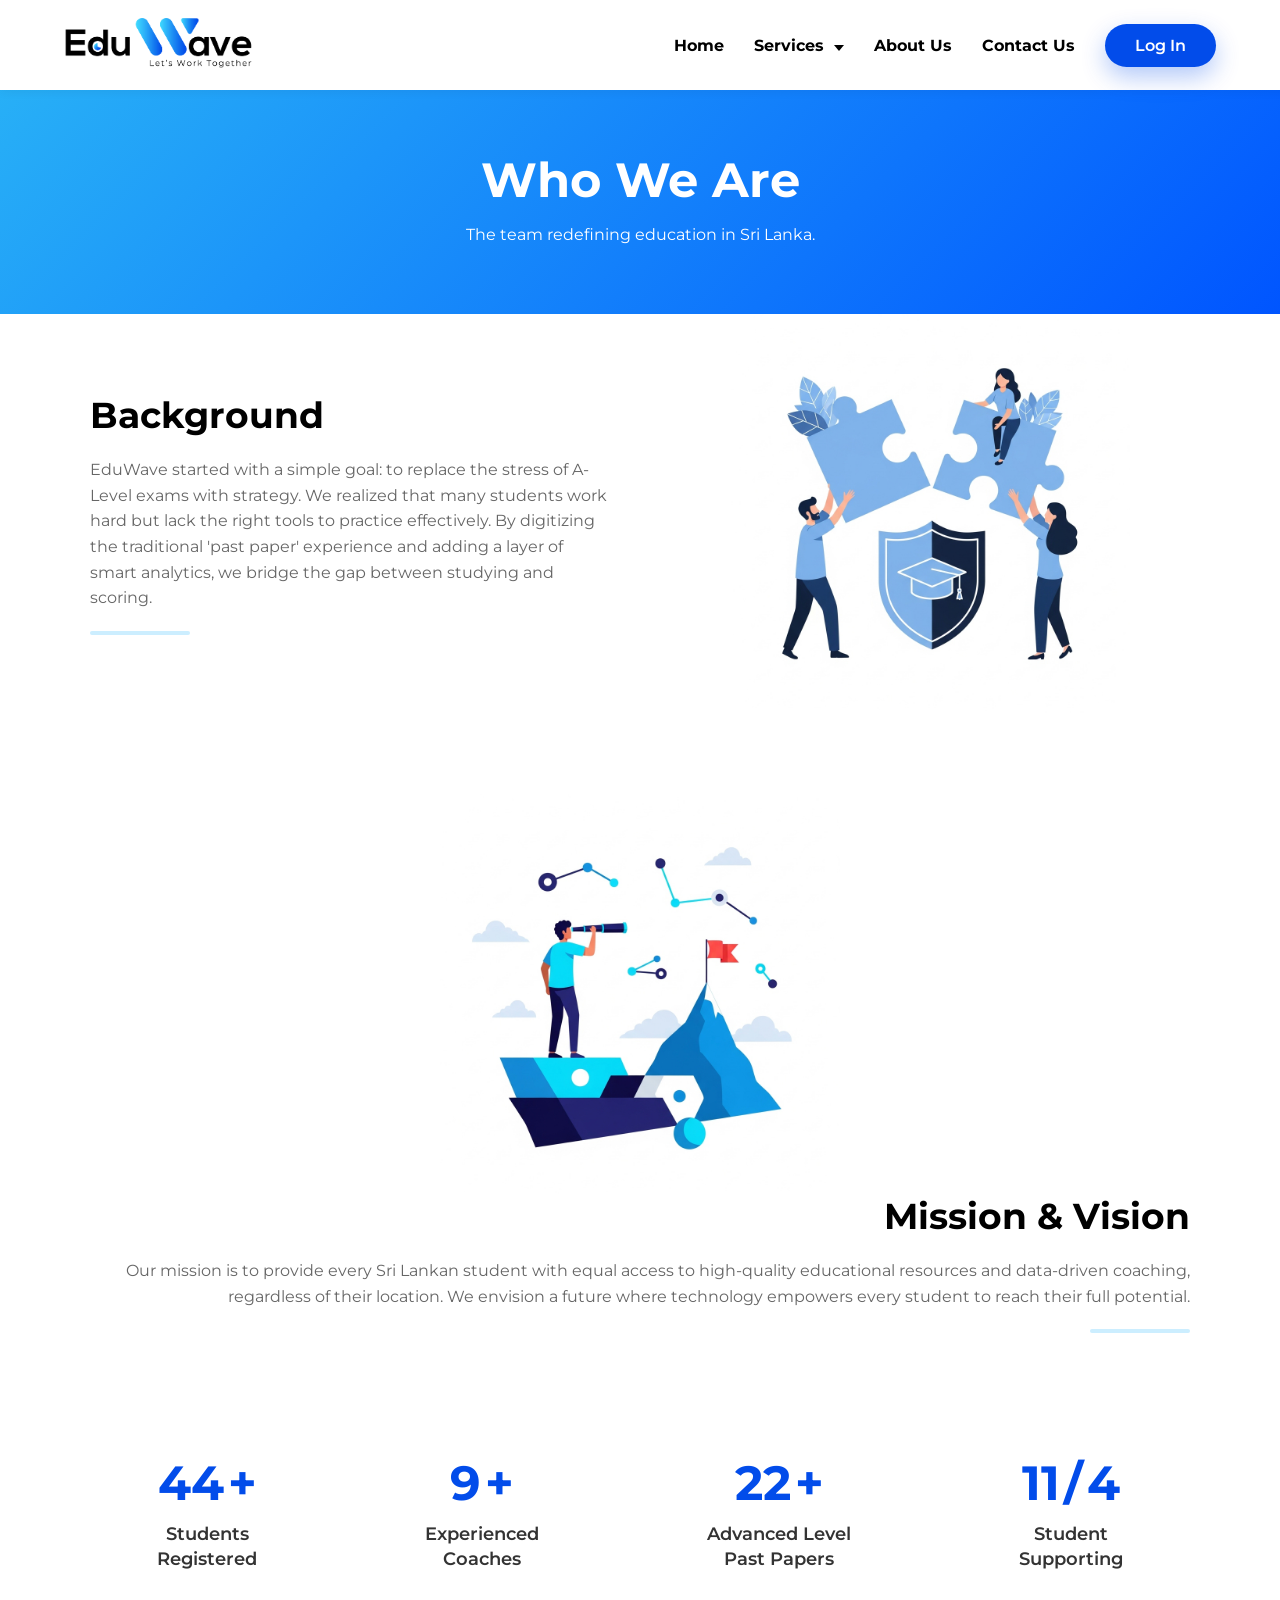
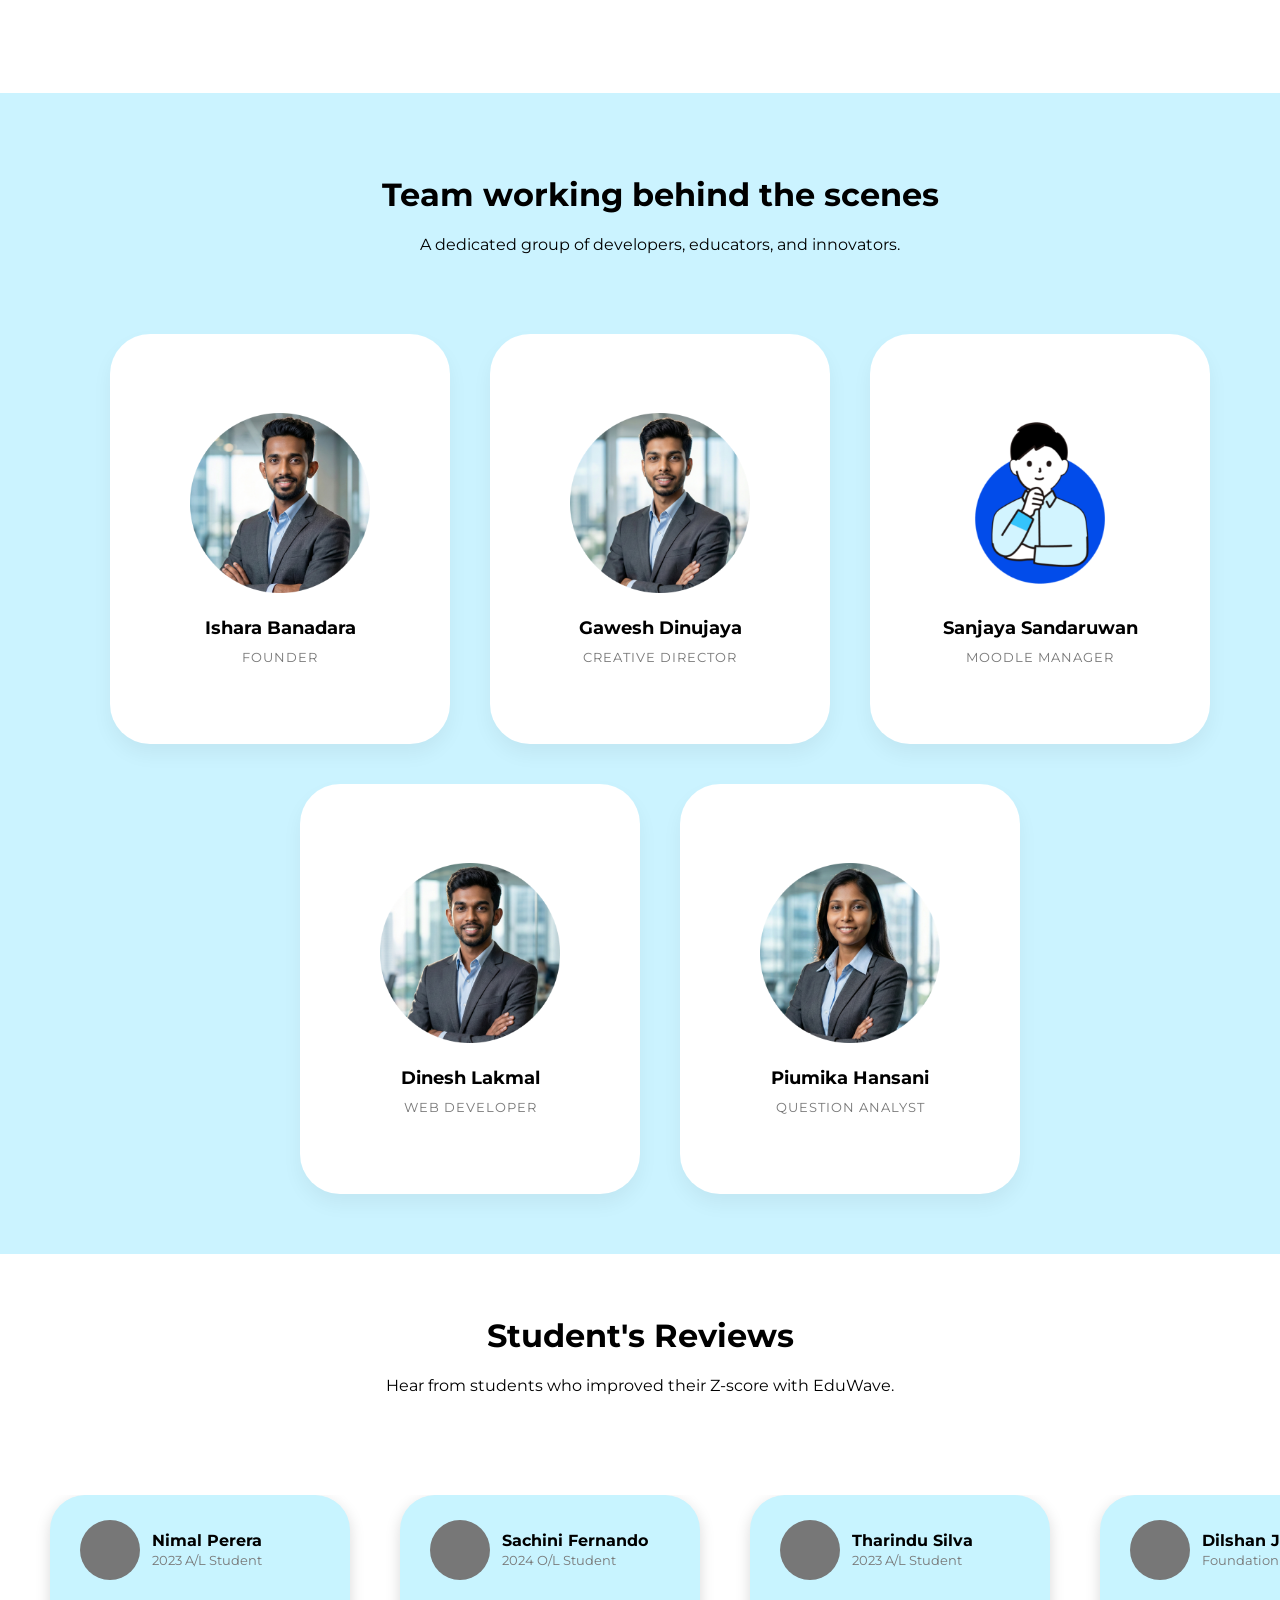
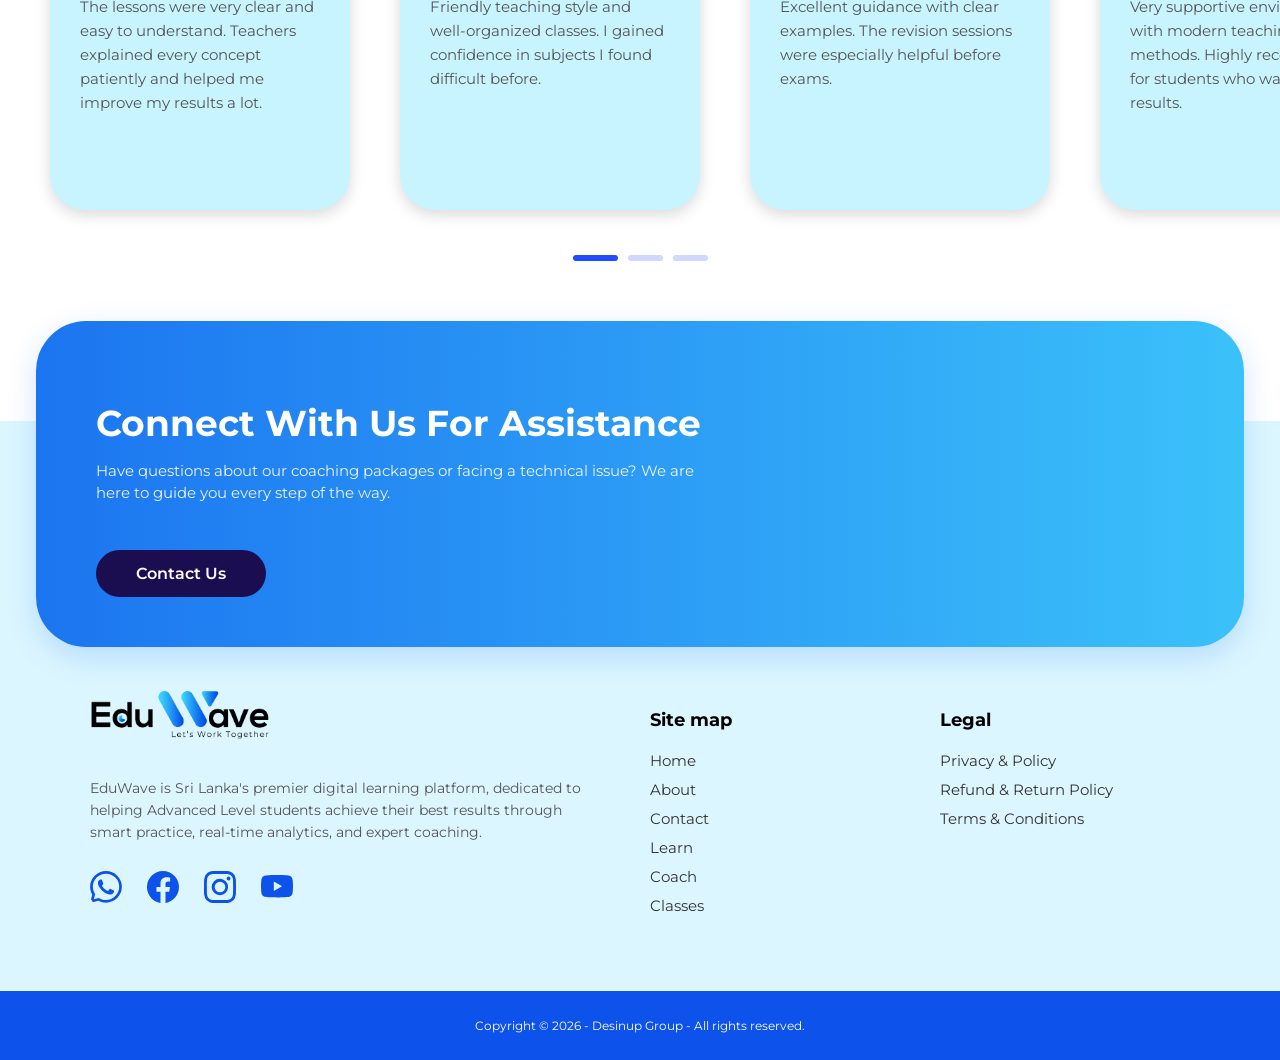
==== about.html @ 2139f663 "Refactor about section layout for improved structure and styling" ====
<!doctype html>
<html lang="en">

<head>
    <title>EduWave Let's Work Together</title>
    <link rel="stylesheet" href="assets/css/style.css">
    <meta charset="UTF-8">
    <meta name="viewport" content="width=device-width, initial-scale=1.0">
    <script src="script.js"></script>
</head>

<body>

    <!-- HEADER -->
    <div>
        <header>
            <a href="index.html"> <img id="img_logo" src="assets/img/Logo-Black-C.png" alt="EduWave Logo">
            </a>
            <div class="hamburger" id="hamburger" aria-expanded="false" aria-label="Toggle navigation menu">
                <span></span>
                <span></span>
                <span></span>
            </div>

            <nav id="nav_bar">
                <a href="index.html">Home</a>

                <div class="dropdown" id="services-dropdown">
                    <a href="services.html" class="dropbtn">Services <span class="arrow"></span></a>
                    <div class="dropdown-content">
                        <a href="learn.html">Learn</a>
                        <a href="coach.html">Coach</a>
                        <a href="https://eduwave.lk/comingsoon">Classes</a>
                    </div>
                </div>

                <a href="#">About Us</a>
                <a href="contact.html">Contact Us</a>
                <button id="openLoginBtn" class="pricing-btn">Log In</button>

            </nav>
        </header>

    </div>

    <div id="head_01">
        <span>Home > About</span>
        <div>
            <h1>Who We Are</h1>
            <p>The team redefining education in Sri Lanka.</p>
        </div>
    </div>

    <div id="main_01">

        <!-- Section 1 -->
        <div class="row_01">
            <div class="text_01">
                <h2>Background</h2>
                <p>EduWave started with a simple goal: to replace the stress of A-Level exams with strategy. We realized
                    that many students work hard but lack the right tools to practice effectively. By digitizing the
                    traditional 'past paper' experience and adding a layer of smart analytics, we bridge the gap between
                    studying and scoring.</p>
                <div class="line_01"></div>
            </div>
            <div class="img_01">
                <img class="box_01" src="assets/img/background.png" alt="background illustration">
            </div>
        </div>

        <!-- Section 2 -->
        <div class="row_01_about_rev_01">
            <div class="img_01">
                <img class="box_01" src="assets/img/mission.png" alt="mission illustration">
            </div>
            <div class="text_01 right_01">
                <h2>Mission & Vision</h2>
                <p>Our mission is to provide every Sri Lankan student with equal access to high-quality educational
                    resources and data-driven coaching, regardless of their location. We envision a future where
                    technology empowers every student to reach their full potential.</p>
                <div class="line_01"></div>
            </div>
        </div>

    </div>

    <span style="background-color: white;">
        <div id="div_3">

            <div class="counter_box">
                <div class="counter_line">
                    <span class="counter" data-target="100">0</span><span class="counter1">+</span>
                </div>
                <h2>Students<br>Registered</h2>
            </div>

            <div class="counter_box">
                <div class="counter_line">
                    <span class="counter" data-target="20">0</span><span class="counter1">+</span>
                </div>
                <h2>Experienced<br>Coaches</h2>
            </div>

            <div class="counter_box">
                <div class="counter_line">
                    <span class="counter" data-target="50">0</span><span class="counter1">+</span>
                </div>
                <h2>Advanced Level<br>Past Papers</h2>
            </div>

            <div class="counter_box">
                <div class="counter_line">
                    <span class="counter" data-target="24">0</span><span class="counter1">/</span>
                    <span class="counter" data-target="7">0</span>
                </div>
                <h2>Student<br>Supporting</h2>
            </div>

        </div>
    </span>

    <div id="div_team">

        <!-- Updated Heading to match image text -->
        <h1 id="pt_1">Team working behind the scenes</h1>
        <p id="pt_2">
            A dedicated group of developers, educators, and innovators.
        </p>

        <!-- Renamed container -->
        <div class="team_cards_container">

            <!-- Card 1 -->
            <div class="team_card">
                <img src="assets/img/ishara.png" alt="Ishara Banadara">
                <h3 class="member-name">Ishara Banadara</h3>
                <p class="member-role">Founder</p>
            </div>

            <!-- Card 2 -->
            <div class="team_card">
                <img src="assets/img/gawesh.png" alt="Gawesh Dinujaya">
                <h3 class="member-name">Gawesh Dinujaya</h3>
                <p class="member-role">Creative Director</p>
            </div>

            <!-- Card 3 -->
            <div class="team_card">
                <img src="assets/img/coach.png" alt="Sanjaya Sandaruwan">
                <h3 class="member-name">Sanjaya Sandaruwan</h3>
                <p class="member-role">Moodle Manager</p>
            </div>

            <!-- Card 4 -->
            <div class="team_card">
                <img src="assets/img/dinesh.png" alt="Dinesh Lakmal">
                <h3 class="member-name">Dinesh Lakmal</h3>
                <p class="member-role">Web Developer</p>
            </div>

            <!-- Card 5 -->
            <div class="team_card">
                <img src="assets/img/piumika.png" alt="Piumika Hansani">
                <h3 class="member-name">Piumika Hansani</h3>
                <p class="member-role">Question Analyst</p>
            </div>

        </div>
    </div>




    </div>

    <div id="div_5">
        <h1 id="pt_1">Student's Reviews</h1>
        <p id="pt_2">
            Hear from students who improved their Z-score with EduWave.
        </p>

        <div id="review_cards_container">

            <!-- === ORIGINAL SET (1–5) === -->

            <!-- Card 1 -->
            <div class="review_card">
                <div class="review_header">
                    <div class="review_circle"></div>
                    <div>
                        <h2 class="reviewer_name">Nimal Perera</h2>
                        <p class="reviewer_Status">2023 A/L Student</p>
                    </div>
                </div>
                <p class="card-desc">
                    The lessons were very clear and easy to understand. Teachers explained
                    every concept patiently and helped me improve my results a lot.
                </p>
            </div>

            <!-- Card 2 -->
            <div class="review_card">
                <div class="review_header">
                    <div class="review_circle"></div>
                    <div>
                        <h2 class="reviewer_name">Sachini Fernando</h2>
                        <p class="reviewer_Status">2024 O/L Student</p>
                    </div>
                </div>
                <p class="card-desc">
                    Friendly teaching style and well-organized classes. I gained confidence
                    in subjects I found difficult before.
                </p>
            </div>

            <!-- Card 3 -->
            <div class="review_card">
                <div class="review_header">
                    <div class="review_circle"></div>
                    <div>
                        <h2 class="reviewer_name">Tharindu Silva</h2>
                        <p class="reviewer_Status">2023 A/L Student</p>
                    </div>
                </div>
                <p class="card-desc">
                    Excellent guidance with clear examples. The revision sessions were
                    especially helpful before exams.
                </p>
            </div>

            <!-- Card 4 -->
            <div class="review_card">
                <div class="review_header">
                    <div class="review_circle"></div>
                    <div>
                        <h2 class="reviewer_name">Dilshan Jayasinghe</h2>
                        <p class="reviewer_Status">Foundation Student</p>
                    </div>
                </div>
                <p class="card-desc">
                    Very supportive environment with modern teaching methods.
                    Highly recommended for students who want good results.
                </p>
            </div>

            <!-- Card 5 -->
            <div class="review_card">
                <div class="review_header">
                    <div class="review_circle"></div>
                    <div>
                        <h2 class="reviewer_name">Kavindi Rathnayake</h2>
                        <p class="reviewer_Status">2024 A/L Student</p>
                    </div>
                </div>
                <p class="card-desc">
                    Lessons were engaging and easy to follow. I really appreciate the
                    individual attention given to students.
                </p>
            </div>

            <!-- === DUPLICATE SET (6–10) === -->

            <!-- Card 6 (Duplicate of 1) -->
            <div class="review_card">
                <div class="review_header">
                    <div class="review_circle"></div>
                    <div>
                        <h2 class="reviewer_name">Nimal Perera</h2>
                        <p class="reviewer_Status">2023 A/L Student</p>
                    </div>
                </div>
                <p class="card-desc">
                    The lessons were very clear and easy to understand. Teachers explained
                    every concept patiently and helped me improve my results a lot.
                </p>
            </div>

            <!-- Card 7 (Duplicate of 2) -->
            <div class="review_card">
                <div class="review_header">
                    <div class="review_circle"></div>
                    <div>
                        <h2 class="reviewer_name">Sachini Fernando</h2>
                        <p class="reviewer_Status">2024 O/L Student</p>
                    </div>
                </div>
                <p class="card-desc">
                    Friendly teaching style and well-organized classes. I gained confidence
                    in subjects I found difficult before.
                </p>
            </div>

            <!-- Card 8 (Duplicate of 3) -->
            <div class="review_card">
                <div class="review_header">
                    <div class="review_circle"></div>
                    <div>
                        <h2 class="reviewer_name">Tharindu Silva</h2>
                        <p class="reviewer_Status">2023 A/L Student</p>
                    </div>
                </div>
                <p class="card-desc">
                    Excellent guidance with clear examples. The revision sessions were
                    especially helpful before exams.
                </p>
            </div>

            <!-- Card 9 (Duplicate of 4) -->
            <div class="review_card">
                <div class="review_header">
                    <div class="review_circle"></div>
                    <div>
                        <h2 class="reviewer_name">Dilshan Jayasinghe</h2>
                        <p class="reviewer_Status">Foundation Student</p>
                    </div>
                </div>
                <p class="card-desc">
                    Very supportive environment with modern teaching methods.
                    Highly recommended for students who want good results.
                </p>
            </div>

            <!-- Card 10 (Duplicate of 5) -->
            <div class="review_card">
                <div class="review_header">
                    <div class="review_circle"></div>
                    <div>
                        <h2 class="reviewer_name">Kavindi Rathnayake</h2>
                        <p class="reviewer_Status">2024 A/L Student</p>
                    </div>
                </div>
                <p class="card-desc">
                    Lessons were engaging and easy to follow. I really appreciate the
                    individual attention given to students.
                </p>
            </div>

        </div>
        <div class="slider-indicators">
            <span class="indicator active"></span>
            <span class="indicator"></span>
            <span class="indicator"></span>
        </div>
    </div>


    <footer class="footer-section">

        <!-- Floating CTA Card -->
        <div class="cta-card">
            <div class="cta-content">
                <h2>Connect With Us For Assistance</h2>
                <p>Have questions about our coaching packages or facing a technical issue? We are here to guide you
                    every step of the way.
                </p>
                <a href="contact.html"><button class="cta-btn">Contact Us</button></a>
            </div>

        </div>

        <!-- Main Content -->
        <div class="footer-container">
            <div class="footer-row">

                <!-- Brand Info -->
                <div class="footer-col brand-col">
                    <div class="logo">
                        <!-- Make sure this path is correct for your project -->
                        <img id="footer_logo" src="assets/img/Logo-Black-C.png" alt="EduWave Logo">
                    </div>
                    <p class="brand-desc">
                        EduWave is Sri Lanka's premier digital learning platform, dedicated to helping Advanced Level
                        students achieve their best results through smart practice, real-time analytics, and expert
                        coaching.
                    </p>
                    <div class="social-icons">
                        <a href="#"><svg xmlns="http://www.w3.org/2000/svg" width="32" height="32" fill="#0d52eb"
                                class="icon" viewBox="0 0 16 16">
                                <path
                                    d="M13.601 2.326A7.85 7.85 0 0 0 7.994 0C3.627 0 .068 3.558.064 7.926c0 1.399.366 2.76 1.057 3.965L0 16l4.204-1.102a7.9 7.9 0 0 0 3.79.965h.004c4.368 0 7.926-3.558 7.93-7.93A7.9 7.9 0 0 0 13.6 2.326zM7.994 14.521a6.6 6.6 0 0 1-3.356-.92l-.24-.144-2.494.654.666-2.433-.156-.251a6.56 6.56 0 0 1-1.007-3.505c0-3.626 2.957-6.584 6.591-6.584a6.56 6.56 0 0 1 4.66 1.931 6.56 6.56 0 0 1 1.928 4.66c-.004 3.639-2.961 6.592-6.592 6.592m3.615-4.934c-.197-.099-1.17-.578-1.353-.646-.182-.065-.315-.099-.445.099-.133.197-.513.646-.627.775-.114.133-.232.148-.43.05-.197-.1-.836-.308-1.592-.985-.59-.525-.985-1.175-1.103-1.372-.114-.198-.011-.304.088-.403.087-.088.197-.232.296-.346.1-.114.133-.198.198-.33.065-.134.034-.248-.015-.347-.05-.099-.445-1.076-.612-1.47-.16-.389-.323-.335-.445-.34-.114-.007-.247-.007-.38-.007a.73.73 0 0 0-.529.247c-.182.198-.691.677-.691 1.654s.71 1.916.81 2.049c.098.133 1.394 2.132 3.383 2.992.47.205.84.326 1.129.418.475.152.904.129 1.246.08.38-.058 1.171-.48 1.338-.943.164-.464.164-.86.114-.943-.049-.084-.182-.133-.38-.232" />
                            </svg></a>
                        <a href="#"><svg xmlns="http://www.w3.org/2000/svg" width="32" height="32" fill="#0d52eb"
                                class="icon" viewBox="0 0 16 16">
                                <path
                                    d="M16 8.049c0-4.446-3.582-8.05-8-8.05C3.58 0-.002 3.603-.002 8.05c0 4.017 2.926 7.347 6.75 7.951v-5.625h-2.03V8.05H6.75V6.275c0-2.017 1.195-3.131 3.022-3.131.876 0 1.791.157 1.791.157v1.98h-1.009c-.993 0-1.303.621-1.303 1.258v1.51h2.218l-.354 2.326H9.25V16c3.824-.604 6.75-3.934 6.75-7.951" />
                            </svg></a>
                        <a href="#"><svg xmlns="http://www.w3.org/2000/svg" width="32" height="32" fill="#0d52eb"
                                class="icon" viewBox="0 0 16 16">
                                <path
                                    d="M8 0C5.829 0 5.556.01 4.703.048 3.85.088 3.269.222 2.76.42a3.9 3.9 0 0 0-1.417.923A3.9 3.9 0 0 0 .42 2.76C.222 3.268.087 3.85.048 4.7.01 5.555 0 5.827 0 8.001c0 2.172.01 2.444.048 3.297.04.852.174 1.433.372 1.942.205.526.478.972.923 1.417.444.445.89.719 1.416.923.51.198 1.09.333 1.942.372C5.555 15.99 5.827 16 8 16s2.444-.01 3.298-.048c.851-.04 1.434-.174 1.943-.372a3.9 3.9 0 0 0 1.416-.923c.445-.445.718-.891.923-1.417.197-.509.332-1.09.372-1.942C15.99 10.445 16 10.173 16 8s-.01-2.445-.048-3.299c-.04-.851-.175-1.433-.372-1.941a3.9 3.9 0 0 0-.923-1.417A3.9 3.9 0 0 0 13.24.42c-.51-.198-1.092-.333-1.943-.372C10.443.01 10.172 0 7.998 0zm-.717 1.442h.718c2.136 0 2.389.007 3.232.046.78.035 1.204.166 1.486.275.373.145.64.319.92.599s.453.546.598.92c.11.281.24.705.275 1.485.039.843.047 1.096.047 3.231s-.008 2.389-.047 3.232c-.035.78-.166 1.203-.275 1.485a2.5 2.5 0 0 1-.599.919c-.28.28-.546.453-.92.598-.28.11-.704.24-1.485.276-.843.038-1.096.047-3.232.047s-2.39-.009-3.233-.047c-.78-.036-1.203-.166-1.485-.276a2.5 2.5 0 0 1-.92-.598 2.5 2.5 0 0 1-.6-.92c-.109-.281-.24-.705-.275-1.485-.038-.843-.046-1.096-.046-3.233s.008-2.388.046-3.231c.036-.78.166-1.204.276-1.486.145-.373.319-.64.599-.92s.546-.453.92-.598c.282-.11.705-.24 1.485-.276.738-.034 1.024-.044 2.515-.045zm4.988 1.328a.96.96 0 1 0 0 1.92.96.96 0 0 0 0-1.92m-4.27 1.122a4.109 4.109 0 1 0 0 8.217 4.109 4.109 0 0 0 0-8.217m0 1.441a2.667 2.667 0 1 1 0 5.334 2.667 2.667 0 0 1 0-5.334" />
                            </svg></a>
                        <a href="#"><svg xmlns="http://www.w3.org/2000/svg" width="32" height="32" fill="#0d52eb"
                                class="icon" viewBox="0 0 16 16">
                                <path
                                    d="M8.051 1.999h.089c.822.003 4.987.033 6.11.335a2.01 2.01 0 0 1 1.415 1.42c.101.38.172.883.22 1.402l.01.104.022.26.008.104c.065.914.073 1.77.074 1.957v.075c-.001.194-.01 1.108-.082 2.06l-.008.105-.009.104c-.05.572-.124 1.14-.235 1.558a2.01 2.01 0 0 1-1.415 1.42c-1.16.312-5.569.334-6.18.335h-.142c-.309 0-1.587-.006-2.927-.052l-.17-.006-.087-.004-.171-.007-.171-.007c-1.11-.049-2.167-.128-2.654-.26a2.01 2.01 0 0 1-1.415-1.419c-.111-.417-.185-.986-.235-1.558L.09 9.82l-.008-.104A31 31 0 0 1 0 7.68v-.123c.002-.215.01-.958.064-1.778l.007-.103.003-.052.008-.104.022-.26.01-.104c.048-.519.119-1.023.22-1.402a2.01 2.01 0 0 1 1.415-1.42c.487-.13 1.544-.21 2.654-.26l.17-.007.172-.006.086-.003.171-.007A100 100 0 0 1 7.858 2zM6.4 5.209v4.818l4.157-2.408z" />
                            </svg></a>
                    </div>
                </div>

                <!-- Site Map -->
                <div class="footer-col links-col">
                    <h3>Site map</h3>
                    <ul>
                        <li><a href="#">Home</a></li>
                        <li><a href="about.html">About</a></li>
                        <li><a href="contact.html">Contact</a></li>
                        <li><a href="learn.html">Learn</a></li>
                        <li><a href="coach.html">Coach</a></li>
                        <li><a href="classes.html">Classes</a></li>
                    </ul>
                </div>

                <!-- Legal -->
                <div class="footer-col links-col">
                    <h3>Legal</h3>
                    <ul>
                        <li><a href="https://coach.eduwave.lk/privacy-policy">Privacy & Policy</a></li>
                        <li><a href="https://coach.eduwave.lk/refund-policy">Refund & Return Policy</a></li>
                        <li><a href="https://coach.eduwave.lk/terms-and-conditions">Terms & Conditions</a></li>
                    </ul>
                </div>
            </div>
        </div>

        <!-- Copyright -->
        <div class="copyright-bar">
            <p>Copyright © 2026 - Desinup Group - All rights reserved.</p>
        </div>
    </footer>
    <!-- Pop-up window -->

    <div class="popup-overlay" id="popupOverlay">
        <section id="login_section">
            <span class="close-btn" id="closeBtn">&times;</span>
            <h2 class="login_h2">Choose a platform to login</h2>
            <div class="line_01_login"></div>

            <div class="login-container">

                <!-- Card 1 -->
                <div class="pricing-card">
                    <div class="avatar-section">
                        <div class="pricing-badge-login">Coach</div>
                        <div class="circle_login">
                            <img class="circle_img_login" src="assets/img/coach-icon.png" alt="Coach Icon">
                        </div>
                    </div>
                    <h2 class="pricing-title">Student Coaching</h2>
                    <p class="pricing-desc">
                        Log in to access your premium dashboard, progress analytics, and advanced answer guides.
                    </p><br>
                    <a href="https://coach.eduwave.lk/dashboard"><button class="pricing-btn">Select</button></a>

                </div>

                <!-- Card 2 (Featured) -->
                <div class="pricing-card">

                    <div class="avatar-section">
                        <div class="pricing-badge-login">Learn</div>
                        <div class="circle_login">
                            <img class="circle_img_login" src="assets/img/learn-icon.png" alt="Learn Icon">

                        </div>
                    </div>

                    <h2 class="pricing-title">Past papers</h2>
                    <p class="pricing-desc">
                        Log in to attempt free past papers and save your quiz history.
                    </p><br>
                    <a href="https://learn.eduwave.lk/my/"><button class="pricing-btn">Select</button></a>

                </div>

                <!-- Card 3 -->
                <div class="pricing-card">
                    <div class="avatar-section">
                        <div class="pricing-badge-login">Classes</div>
                        <div class="circle_login">
                            <img class="circle_img_login" src="assets/img/classes-icon.png" alt="Classes Icon">

                        </div>
                    </div>
                    <h2 class="pricing-title">Live Classes</h2>
                    <p class="pricing-desc">
                        Log in to access live streams, class recordings, and tutor materials.
                    </p><br>
                    <a href="https://eduwave.lk/comingsoon"><button class="pricing-btn">Select</button></a>
                </div>

            </div>
        </section>
    </div>
    <div id="preloader">
        <img src="assets/img/loader.gif" alt="Loading">
    </div>
</body>

</html>
---- assets/css/style.css ----
@import url('https://fonts.googleapis.com/css2?family=Montserrat:wght@100..900&display=swap');

html {
    scroll-behavior: smooth;
}

body {
    width: 100%;
    margin: 0;
    padding: 0;
    font-family: Montserrat, sans-serif;
    cursor: url('../img/cursor.png') 0 0, auto;
    overflow-x: hidden;
}

html,
body {
    overflow-x: hidden !important;
    max-width: 100vw !important;
}

a,
span,
div,
button,
.card-btn,
.nav_bar_item {
    cursor: url('../img/cursor.png') 0 0, pointer !important;
}

/* PRELOADER */
#preloader {
    background: rgba(255, 255, 255, 0.7);
    backdrop-filter: blur(10px);
    height: 100vh;
    width: 100%;
    position: fixed;
    z-index: 9999;
    top: 0;
    left: 0;
    display: flex;
    justify-content: center;
    align-items: center;
    transition: opacity 1s ease;
}

#preloader img {
    width: 150px;
}

.loader-hidden {
    opacity: 0;
    visibility: hidden;
}

/* HEADER */
header {
    width: 100%;
    height: 90px;
    position: fixed;
    top: 0;
    left: 0;
    z-index: 1000;
    background-color: white;
    display: flex;
    justify-content: space-between;
    align-items: center;
    padding: 0 5%;
    box-shadow: 0 2px 10px rgba(0, 0, 0, 0.05);
}

#img_logo {
    height: 50px;
    z-index: 1002;
}

/* Hamburger Menu */
.hamburger {
    display: none;
    flex-direction: column;
    cursor: pointer;
    gap: 5px;
    z-index: 1002;
    padding-right: 10%;
}

.hamburger span {
    width: 25px;
    height: 3px;
    background: black;
    transition: all 0.3s ease;
}

.hamburger.active span:nth-child(1) {
    transform: rotate(45deg) translate(5px, 6px);
}

.hamburger.active span:nth-child(2) {
    opacity: 0;
}

.hamburger.active span:nth-child(3) {
    transform: rotate(-45deg) translate(5px, -6px);
}

/* Navigation */
#nav_bar {
    display: flex;
    align-items: center;
    gap: 30px;
    padding-right: 10%;
}

#nav_bar>a,
.dropbtn {
    color: black;
    text-decoration: none;
    font-weight: 700;
    font-size: 16px;
    transition: color 0.3s;
    background: none;
    border: none;
    cursor: pointer;
}

#nav_bar>a:hover,
.dropbtn:hover {
    color: #35C4FC;
}

/* Dropdown */
.dropdown {
    position: relative;
    display: inline-flex;
    align-items: center;
}

.arrow {
    display: inline-block;
    margin-left: 5px;
    border-left: 5px solid transparent;
    border-right: 5px solid transparent;
    border-top: 6px solid black;
    transition: transform 0.3s;
}

.dropdown:hover .arrow {
    transform: rotate(180deg);
}

.dropdown-content {
    display: none;
    position: absolute;
    background-color: white;
    min-width: 180px;
    box-shadow: 0px 8px 16px rgba(0, 0, 0, 0.15);
    z-index: 1001;
    top: 100%;
    left: 0;
    border-radius: 8px;
    overflow: hidden;
}

.dropdown:hover .dropdown-content,
.dropdown-content.active {
    display: block;
}

.dropdown-content a {
    display: block;
    padding: 12px 16px;
    color: black;
    text-decoration: none;
    font-weight: 600;
    font-size: 14px;
    transition: background-color 0.2s;
}

.dropdown-content a:hover {
    background-color: #f1f1f1;
    color: #35C4FC;
}

/* HOME SECTION */
#home_set {
    width: 100%;
    min-height: 600px;
    display: flex;
    flex-wrap: wrap;
    align-items: center;
    justify-content: space-around;
    padding: 100px;
    box-sizing: border-box;
}

#div_1 {
    flex: 1;
    min-width: 300px;
    max-width: 600px;
    padding: 40px;
    font-size: clamp(20px, 4vw, 30px);
}

#home_set>div:last-child {
    flex: 1;
    min-width: 300px;
    display: flex;
    justify-content: center;
}

#img_home {
    width: 150%;
    max-width: 300%;
    height: auto;
}

/* Buttons */
button {
    border: none;
    border-radius: 50px;
    font-size: 24px;
    font-weight: bold;
    cursor: pointer;
    transition: all 0.3s cubic-bezier(0.175, 0.885, 0.32, 1.275);
    font-family: Montserrat;
}

#bt_1 {
    width: 216px;
    height: 64px;
    background-color: #024CEA;
    color: white;
}

#bt_2 {
    width: 173px;
    height: 64px;
    background-color: black;
    color: white;
    margin-left: 10px;
}

#bt_1:hover,
#bt_2:hover {
    transform: scale(1.05);
    filter: brightness(1.1);
}

#bt_1:hover {
    box-shadow: 0 15px 30px rgba(2, 76, 234, 0.4);
}

#bt_2:hover {
    box-shadow: 0 15px 30px rgba(0, 0, 0, 0.4);
}

button:active {
    transform: scale(0.95);
}

/* SERVICES / PRICING */
#pricing_set {
    width: 100%;
    min-height: 100vh;
    display: flex;
    justify-content: center;
    align-items: center;
    overflow: hidden;
    background: #ffffff;
}

.pricing-container {
    display: flex;
    align-items: center;
    justify-content: center;
    z-index: 10;
    gap: 0;
    margin-top: 120px;
    margin-bottom: 150px;
}

.pricing-card {
    background-color: #dff5ff;
    border-radius: 50px;
    padding: 50px 35px;
    width: 360px;
    text-align: center;
    position: relative;
    margin: 0 -10px;
    transform: scale(0.9);
    border: 2px solid transparent;
    box-shadow: 0 12px 28px rgba(2, 76, 234, 0.18);
    display: flex;
    flex-direction: column;
    justify-content: space-between;
    transition: all 0.4s cubic-bezier(0.25, 0.8, 0.25, 1);
}

.pricing-card:hover {
    background: #e8f8ff;
    backdrop-filter: blur(20px);
    border: 4px solid rgba(255, 255, 255, 0.6);
    box-shadow: 0 25px 60px rgba(2, 76, 234, 0.35), 0 0 36px rgba(2, 132, 252, 0.45);
    z-index: 20;
}

.pricing-card:not(.featured):hover {
    transform: scale(0.95) translateY(-8px);
}

.pricing-card.featured {
    transform: scale(1.05);
    z-index: 10;
    background: linear-gradient(180deg, #ecf9ff 0%, #d5f1ff 100%);
    box-shadow: 0 25px 60px rgba(2, 76, 234, 0.35), 0 0 36px rgba(2, 132, 252, 0.45);
}

.pricing-card.featured:hover {
    transform: scale(1.1) translateY(-8px);
    box-shadow: 0 30px 72px rgba(2, 76, 234, 0.40), 0 0 42px rgba(2, 132, 252, 0.60);
}

.pricing-actions {
    display: flex;
    justify-content: center;
    align-items: center;
    gap: 40px;
    margin-top: auto;
}

.pricing-btn {
    background: #024CEA;
    color: white;
    padding: 12px 30px;
    border-radius: 25px;
    font-weight: 600;
    font-size: 1rem;
    cursor: pointer;
    transition: 0.3s;
    box-shadow: 0 10px 25px rgba(2, 76, 234, 0.3);
}

.pricing-btn:hover {
    transform: translateY(-2px);
    box-shadow: 0 14px 32px rgba(2, 76, 234, 0.4);
}

.pricing-link {
    text-decoration: none;
    color: #0f52d6;
    font-weight: 700;
    font-size: 1rem;
    transition: transform 0.3s;
    display: inline-block;
}

.pricing-link:hover {
    transform: translateX(5px);
}

.pricing-card .avatar-section {
    display: flex;
    flex-direction: column;
    align-items: center;
}

.pricing-card .circle {
    width: 160px;
    height: 160px;
    background-color: #ffffff;
    border-radius: 50%;
}

.pricing-card .circle_img {
    width: 110px;
    height: 110px;
    margin-top: 25px;
}

.pricing-card .circle_img_login {
    width: 100px;
    height: 100px;
    
}


.pricing-badge {
    font-size: 1.8rem;
    padding: 10px 30px;
    border-radius: 15px 45px 15px 45px;
    margin-top: -30px;
    background: linear-gradient(135deg, #35C4FC 0%, #024CEA 100%);
    color: #ffffff;
    font-weight: 800;
    z-index: 2;
    box-shadow: 0 10px 25px rgba(0, 86, 224, 0.35);
}

.pricing-title {
    font-size: 1.8rem;
    font-weight: 800;
    margin: 20px 0;
    color: #000;
}

.pricing-desc {
    font-size: 1rem;
    color: #555555;
    line-height: 1.4;
    padding: 0 10px;
}

/* SECTION 2 - CARDS */
#div_2 {
    width: 100%;
    min-height: 100vh;
    background: #D2F4FF;
    padding: 80px 0 40px;
}

#pt_1,
#pt_2 {
    text-align: center;
    position: relative;
    z-index: 1;
}

.cards-container {
    display: flex;
    flex-wrap: wrap;
    justify-content: center;
    gap: 30px;
    max-width: 1300px;
    margin: 50px auto 0;
    padding: 0 20px;
}

.card {
    background: rgba(255, 255, 255, 0.35);
    backdrop-filter: blur(15px);
    border: 1px solid rgba(255, 255, 255, 0.4);
    width: 300px;
    padding: 40px 35px;
    border-radius: 25px 120px 25px 25px;
    box-shadow: 0 15px 35px rgba(0, 0, 0, 0.05);
    transition: all 0.4s cubic-bezier(0.175, 0.885, 0.32, 1.275);
}

.card:hover {
    transform: translateY(-12px);
    background: rgba(255, 255, 255, 0.5);
    box-shadow: 0 20px 45px rgba(0, 0, 0, 0.1);
    border: 1px solid rgba(255, 255, 255, 0.8);
}

.badge {
    background-color: #004bdd;
    color: white;
    font-size: 32px;
    font-weight: 900;
    width: 70px;
    height: 70px;
    display: flex;
    justify-content: center;
    align-items: center;
    clip-path: polygon(20% 0%, 80% 5%, 100% 60%, 50% 100%, 0% 60%);
    transform: rotate(-8deg);
    margin-bottom: 25px;
    box-shadow: 0 5px 15px rgba(0, 75, 221, 0.3);
}

.card-title {
    font-size: 24px;
    font-weight: 800;
    color: #000000;
    margin: 0 0 15px;
}

.card-desc {
    color: #555;
    font-size: 15px;
    line-height: 1.6;
    margin: 0 0 30px;
}

.card-btn {
    display: inline-block;
    padding: 12px 28px;
    border-radius: 50px;
    border: none;
    background: #024CEA;
    color: white;
    font-size: 14px;
    font-weight: 700;
    text-transform: uppercase;
    letter-spacing: 1px;
    transition: background 0.2s ease;
}

.card-btn:hover {
    background: #35C4FC;
}

/* COUNTER SECTION */
#div_3 {
    width: 100%;
    display: flex;
    height: 360px;
    /*background: linear-gradient(to bottom, #D2F4FF, #ffffff);*/
    flex-wrap: wrap;
    justify-content: center;
    align-items: center;
    gap: 10%;
}

.counter_box {
    display: flex;
    flex-direction: column;
    justify-content: center;
    align-items: center;
    padding: 20px;
    text-align: center;
    max-width: 200px;
}

.counter,
.counter1 {
    font-size: 48px;
    font-weight: bold;
    color: #024CEA;
    margin-bottom: 10px;
}

.counter1 {
    display: inline-block;
}

.counter_line {
    display: flex;
    align-items: center;
    justify-content: center;
    gap: 4px;
}

.counter_box h2 {
    font-size: 18px;
    font-weight: 600;
    color: #333;
    margin: 0;
    line-height: 1.4;
}

/* COACHES SECTION */
#div_4 {
    width: 100%;
    background: white;
    color: #001d3d;
    text-align: center;
}

.coach_cards_container {
    display: flex;
    justify-content: center;
    align-items: flex-start;
    gap: 40px;
    max-width: 1200px;
    margin: 80px auto 0;
    flex-wrap: wrap;
    padding-bottom: 50px;
}

.Coach_card {
    width: 340px;
    text-align: center;
    position: relative;
    overflow: hidden;
}

.Coach_card img {
    width: 220px;
    height: auto;
    margin-bottom: 25px;
}

/* SHIMMER EFFECT (used by multiple cards) */
.Coach_card::before,
.team_card::before,
.feature-card::before {
    content: "";
    position: absolute;
    top: 0;
    left: -150%;
    width: 50%;
    height: 100%;
    background: linear-gradient(120deg, transparent, rgba(255, 255, 255, 0.6), transparent);
    transform: skewX(-20deg);
    pointer-events: none;
}

.Coach_card:hover::before,
.team_card:hover::before,
.feature-card:hover::before {
    animation: shimmer 1.2s infinite;
}

@keyframes shimmer {
    0% {
        left: -150%;
    }

    100% {
        left: 150%;
    }
}

/* REVIEW SECTION */
#div_5 {
    width: 100%;
    background: #ffffff;
    text-align: center;
    padding: 40px 0;
    overflow: hidden;
}

#review_cards_container {
    display: flex;
    align-items: center;
    margin: 100px 0 0;
    gap: 50px;
    width: max-content;
    animation: scroll 20s linear infinite;
    padding: 0 50px 20px;
    overflow: hidden;
}

@keyframes scroll {
    0% {
        transform: translateX(0);
    }

    100% {
        transform: translateX(-50%);
    }
}

.review_card {
    background: #c8f4ff;
    padding: 25px 30px 30px;
    border-radius: 35px;
    box-shadow: 0 5px 15px rgba(0, 0, 0, 0.15);
    max-width: 240px;
    min-height: 260px;
    text-align: left;
    flex: 0 0 240px;
}

.review_header {
    display: flex;
    align-items: center;
    gap: 12px;
    margin-bottom: 15px;
}

.review_circle {
    width: 60px;
    height: 60px;
    background-color: #777;
    border-radius: 50%;
    flex-shrink: 0;
}

.reviewer_name {
    font-size: 1rem;
    font-weight: 700;
    margin: 0;
    color: #000;
}

.reviewer_Status {
    font-size: 0.8rem;
    color: #777;
    margin: 3px 0 0;
}

.slider-indicators {
    display: flex;
    justify-content: center;
    align-items: center;
    gap: 10px;
    margin-top: 25px;
}

.indicator {
    width: 35px;
    height: 6px;
    background: #cfd8ff;
    border-radius: 10px;
}

.indicator.active {
    width: 45px;
    background: #1f4cff;
}

/* FOOTER */

.footer-section {
    background-color: #dcf6ff;
    position: relative;
    margin-top: 120px;
    padding-top: 70px;
}

.footer-section-contact {
    background-color: #dcf6ff;
    margin-top: -45px;
}

.cta-card {
    background: linear-gradient(90deg, #1c75f0 0%, #3bc1fa 100%);
    width: 85%;
    max-width: 1100px;
    border-radius: 50px;
    padding: 50px 60px;
    color: white;
    box-shadow: 0 10px 30px rgba(28, 117, 240, 0.2);
    position: absolute;
    top: -100px;
    left: 50%;
    transform: translateX(-50%);
    margin-bottom: 5%;
}

.cta-content {
    flex: 1;
    min-width: 300px;
}

.cta-content h2 {
    font-size: 36px;
    font-weight: 700;
    margin-bottom: 15px;
}

.cta-content p {
    font-size: 15px;
    opacity: 0.9;
    max-width: 600px;
    line-height: 1.5;
}

.cta-btn {
    background-color: #1a0e50;
    color: white;
    border: none;
    margin-top: 30px;
    padding: 14px 40px;
    border-radius: 30px;
    font-weight: 600;
    font-size: 16px;
    cursor: pointer;
    transition: 0.3s;
    display: inline-block;
}

.cta-btn:hover {
    background-color: #2a1875;
    transform: translateY(-2px);
}

.footer-container {
    max-width: 1100px;
    margin: 140px auto 0;
    padding: 60px 20px;
}

.footer-row {
    display: flex;
    justify-content: space-between;
    flex-wrap: wrap;
    gap: 40px;
}

.footer-col h3 {
    font-size: 18px;
    font-weight: 700;
    margin-bottom: 20px;
}

.footer-col ul {
    list-style: none;
    padding: 0;
}

.footer-col ul li {
    margin-bottom: 10px;
}

.footer-col ul li a {
    text-decoration: none;
    color: #333;
    font-size: 15px;
    transition: 0.2s;
}

.footer-col ul li a:hover {
    color: #0d6efd;
}

.brand-col {
    flex: 2;
    min-width: 280px;
    padding-right: 20px;
}

.links-col {
    flex: 1;
    min-width: 140px;
}

#footer_logo {
    max-width: 180px;
    height: auto;
    margin-bottom: 20px;
}

.brand-desc {
    font-size: 14px;
    color: #555;
    line-height: 1.6;
    margin-bottom: 25px;
}

.social-as {
    display: flex;
    gap: 10px;
}

.icon {
    width: 100%;
    height: 100%;
    border-radius: 10px;
    transition: transform 0.2s;
}

.social-icons {
    display: flex;
    gap: 5%;
}

.icon:hover {
    transform: translateY(-3px);
}

.copyright-bar {
    background-color: #0d52eb;
    color: white;
    text-align: center;
    padding: 15px;
    font-size: 12px;
}

/* ABOUT US PAGE */
#head_01 {
    background: linear-gradient(135deg, #2ab5f6, #0055ff);
    height: 250px;
    display: flex;
    justify-content: center;
    align-items: center;
    text-align: center;
    color: #fff;
    position: relative;
    padding-top: 5%;
}

#head_01 span {
    position: absolute;
    top: 20px;
    left: 20px;
    font-size: 14px;
    opacity: 0.8;
}

#head_01 h1 {
    font-size: 48px;
    margin-bottom: 5px
}

#main_01 {
    max-width: 1100px;
    margin: 0 auto;
    padding: 0px 20px;
}

#main_01 h1 {
    font-size: 3rem;
    color: #024CEA;
    margin-block-end: 0%;
}

.row_01 {
    display: flex;
    align-items: center;
    gap: 60px;
    margin-bottom: 80px;
}

.row_01_about {
    display: flex;
    align-items: center;
    gap: 60px;
    
}


.text_01,
.img_01 {
    flex: 1;
}

.img_01 {
    display: flex;
    justify-content: center;
}

.text_01 h2 {
    font-size: 36px;
    margin-bottom: 20px;
    margin-block-start: 0%;
}

.text_01 p {
    color: #666;
    line-height: 1.6;
    margin-bottom: 20px;
    transition: 0.3s;
    border-left: 0px solid #2ab5f6;
}

.text_01 p:hover {
    color: #000;
    padding-left: 15px;
    border-left-width: 4px;
}

.right_01 {
    text-align: right;
}

.right_01 p {
    border-left: none;
    border-right: 0px solid #2ab5f6;
}

.right_01 p:hover {
    padding-left: 0;
    border-left-width: 0;
    color: #000;
    padding-right: 15px;
    border-right-width: 4px;
}

.right_01 .line_01 {
    margin-left: auto;
}

.line_01 {
    width: 100px;
    height: 4px;
    background: #cceeff;
    border-radius: 2px;
}

.box_01 {
    width: 100%;
    max-width: 400px;
    height: 400px;
    background: #d0f0fd;
    border-radius: 40px;
    cursor: pointer;
    transition: 0.4s cubic-bezier(0.175, 0.885, 0.32, 1.275);
}

.box_01:hover {
    transform: translateY(-15px) scale(1.02);
    box-shadow: 0 20px 40px rgba(42, 181, 246, 0.3);
}

/* OUR TEAM SECTION */
#div_team {
    width: 100%;
    background: #cbf3ff;
    padding: 60px 20px;
    color: #000000;
    text-align: center;
}

.team_cards_container {
    padding-top: 5%;
    display: flex;
    justify-content: center;
    align-items: center;
    gap: 40px;
    max-width: 1200px;
    margin: 0 auto;
    flex-wrap: wrap;
}

.team_card {
    height: 350px;
    width: 300px;
    background: white;
    border-radius: 40px;
    padding: 30px 20px;
    align-content: center;
    position: relative;
    overflow: hidden;
    box-shadow: 0 10px 20px rgba(0, 0, 0, 0.05);
    transition: transform 0.3s ease;
}

.team_card:hover {
    transform: translateY(-5px);
}

.team_card img {
    width: 180px;
    height: auto;
    margin-bottom: 20px;
    display: inline-block;
}

.member-name {
    font-size: 18px;
    color: #000000;
    font-weight: 700;
    margin: 0 0 10px;
}

.member-role {
    font-size: 13px;
    color: #777;
    margin: 0;
    text-transform: uppercase;
    letter-spacing: 1px;
}

/* SERVICES PAGE */
.pricing-actions-service {
    display: flex;
    align-items: center;
    gap: 40px;
    margin-top: auto;
    justify-content: left;
}

.pricing-actions-service-right {
    display: flex;
    align-items: center;
    gap: 40px;
    margin-top: auto;
    justify-content: right;
}

.pricing-badge-service {
    display: inline-block;
    font-size: 1.8rem;
    padding: 10px 30px;
    border-radius: 15px 45px 15px 45px;
    margin-top: -30px;
    background: linear-gradient(135deg, #35C4FC 0%, #024CEA 100%);
    color: #ffffff;
    font-weight: 800;
    z-index: 2;
    box-shadow: 0 10px 25px rgba(0, 86, 224, 0.35);
}

.img-service {
    width: auto;
    height: 50%;
}

.row_01_service {
    display: flex;
    align-items: center;
    gap: 120px;
    margin: 5% 0 15%;
}

/* LOGIN SECTION */

.div_6 {
    width: 100%;
    min-height: 100vh;
    background: #ffffff;
    padding: 80px 0 40px;
}

.close-btn {
    position: absolute;
    top: 20px;
    right: 40px;
    font-size: 70px;
    cursor: pointer;
    color: #000000;
}

.circle_login {
    background-color: transparent;
    border-radius: 50%;

}

.pricing-badge-login {
    font-size: 1.8rem;
    padding: 10px 30px;
    border-radius: 15px 45px 15px 45px;
    margin-top: -80px;
    margin-bottom: 30px;
    background: linear-gradient(135deg, #35C4FC 0%, #024CEA 100%);
    color: #ffffff;
    font-weight: 800;
    z-index: 2;
    box-shadow: 0 10px 25px rgba(0, 86, 224, 0.35);
}

.login_h2 {
    font-size: 32px;
    font-weight: 700;
    margin-bottom: 40px;
    color: #000000;
    text-align: center;
}

.login_section {

    align-items: center;
    justify-content: center;
}

.line_01_login {
    width: 20%;
    height: 4px;
    background: #0d52eb;
    border-radius: 2px;
    margin: 0 auto;
    display: block;
}

.login-container {
    display: flex;
    align-items: center;
    justify-content: center;
    z-index: 10;
    margin: 60px 0 40px;
}

.popup-overlay {
    position: fixed;
    top: 0;
    left: 0;
    width: 100%;
    height: 100%;
    background: rgba(255, 255, 255, 0.6);
    backdrop-filter: blur(4px);
    z-index: 1000;
    display: flex;
    justify-content: center;
    align-items: center;
    opacity: 0;
    visibility: hidden;
    transition: all 0.3s ease-in-out;
}

.popup-overlay.active {
    opacity: 1;
    visibility: visible;
}

/* CONTACT PAGE */
#contact-section {
    width: 100%;
    display: flex;
    justify-content: center;
    align-items: center;
    padding: 80px 20px;
    box-sizing: border-box;
    background-color: #ffffff;
}

.contact-container {
    display: flex;
    justify-content: center;
    align-items: flex-start;
    gap: 60px;
    max-width: 1200px;
    width: 100%;
}

#contact-form {
    flex: 0 1 500px;
    background: linear-gradient(to bottom, #2f80ed, #3db6ff);
    padding: 40px;
    border-radius: 2rem;
    color: #ffffff;
    border: #024CEA 0.2rem solid;
    box-shadow: 0 10px 30px rgba(0, 0, 0, 0.1);
}

#contact-form h2 {
    font-size: 1.8rem;
    margin-bottom: 15px;
}

#contact-form label {
    display: block;
    margin-top: 15px;
    font-weight: bold;
}

#contact-form input,
#contact-form textarea {
    width: 100%;
    padding: 12px 15px;
    margin-top: 5px;
    border-radius: 1rem;
    border: none;
    box-sizing: border-box;
}

.submit-btn {
    margin-top: 20px;
    padding: 10px 30px;
    border-radius: 2rem;
    border: none;
    background: #2a0a6c;
    color: white;
    cursor: pointer;
    font-weight: bold;
    float: right;
}

.contact-info {
    flex: 0 1 350px;
    display: flex;
    flex-direction: column;
    gap: 35px;
    padding-top: 20px;
}

.info-item {
    display: flex;
    align-items: flex-start;
    gap: 15px;
}

.info-item h3 {
    margin: 0 0 5px;
    font-size: 1.2rem;
}

.info-item p {
    margin: 0;
    color: #555;
    line-height: 1.5;
}

/* LEARN PAGE - FEATURE GRID */
.feature-grid {
    display: grid;
    grid-template-columns: repeat(auto-fit, minmax(260px, 1fr));
    gap: 32px;
    max-width: 1120px;
    margin: 0 auto;
    padding: 80px 0;
}

.feature-card {
    background: #e7f7ff;
    border-radius: 80px 0 140px 0;
    overflow: hidden;
    position: relative;
    min-height: 260px;
    box-shadow: 0 10px 25px rgba(0, 0, 0, 0.04);
}

.card-top {
    position: relative;
    height: 120px;
}

.card-number {
    position: absolute;
    inset: 0 auto auto 0;
    width: 44%;
    height: 100%;
    border-radius: 80px 0 100px 0;
    display: flex;
    align-items: center;
    justify-content: center;
    color: #ffffff;
    font-size: 48px;
    font-weight: 700;
}

.card-blue .card-number {
    background: #0067ff;
}

.card-light-blue .card-number {
    background: #00c4ff;
}

.card-stripes {
    position: absolute;
    top: 18px;
    right: 28px;
    display: flex;
    gap: 10px;
}

.card-stripes span {
    display: block;
    width: 18px;
    border-radius: 18px;
    background: linear-gradient(180deg, #7cc5ff, #4d8dff);
}

.card-stripes span:nth-child(1) {
    height: 70px;
}

.card-stripes span:nth-child(2) {
    height: 95px;
}

.card-stripes span:nth-child(3) {
    height: 80px;
}

.card-content {
    padding: 22px 32px 30px;
}

.card-content h3 {
    font-size: 22px;
    font-weight: 700;
    margin-bottom: 12px;
    color: #111827;
}

.card-content p {
    font-size: 13px;
    line-height: 1.6;
    color: #4b5563;
}

/* ========== RESPONSIVE ========== */
@media (max-width: 768px) {
    header {
        height: 70px;
        padding: 0 4%;
    }

    body {
        padding-top: 70px;
    }

    #img_logo {
        height: 40px;
    }

    .hamburger {
        display: flex;
    }

    #nav_bar {
        position: fixed;
        top: 70px;
        right: -100%;
        width: 70%;
        max-width: 300px;
        height: calc(100vh - 70px);
        background-color: white;
        flex-direction: column;
        align-items: flex-start;
        gap: 0;
        padding: 30px 20px;
        box-shadow: -2px 0 10px rgba(0, 0, 0, 0.1);
        transition: right 0.3s ease;
        overflow-y: auto;
    }

    #nav_bar.active {
        right: 0;
    }

    #nav_bar>a,
    .dropdown {
        width: 100%;
        padding: 15px 0;
        border-bottom: 1px solid #eee;
    }

    .dropdown {
        display: block;
    }

    .dropbtn {
        width: 100%;
        text-align: left;
        display: flex;
        justify-content: space-between;
        align-items: center;
    }

    .dropdown-content {
        position: static;
        box-shadow: none;
        margin-top: 10px;
        padding-left: 15px;
    }

    .dropdown:hover .dropdown-content {
        display: none;
    }

    .dropdown.mobile-active .dropdown-content {
        display: block;
    }

    .dropdown.mobile-active .arrow {
        transform: rotate(180deg);
    }

    body.menu-open {
        overflow: hidden;
    }

    #home_set {
        flex-direction: column;
        padding: 100px 20px 60px;
        text-align: center;
    }

    #div_1 {
        padding: 20px;
        max-width: 100%;
    }

    #img_home {
        width: 100%;
        max-width: 600px;
    }

    .pricing-container {
        flex-direction: column;
        margin: 80px 0;
    }

    .pricing-link {
        margin-top: 5%;
    }

    .pricing-card,
    .pricing-card.featured {
        transform: scale(1);
        width: 90%;
        max-width: 360px;
        margin: 10px 0;
    }

    #div_3 {
        height: auto;
        gap: 30px;
    }

    .counter,
    .counter1 {
        font-size: 36px;
    }

    .row_01,
    .row_01_service {
        flex-direction: column;
        gap: 30px;
    }

    .right_01 {
        text-align: left;
    }

    .right_01 .line_01 {
        margin-left: 0;
    }

    .box_01 {
        max-width: 100%;
        height: 300px;
    }

    .cta-card {
        width: 90%;
        padding: 30px 25px;
        top: -80px;
        border-radius: 30px;
    }

    .cta-content h2 {
        font-size: 26px;
    }

    .footer-row {
        flex-direction: column;
        text-align: center;
    }

    .brand-col,
    .links-col {
        flex: 1 1 100%;
        padding-right: 0;
    }

    .social-icons {
        justify-content: center;

    }

    #head_01 h1 {
        font-size: 32px;
    }

    #main_01 h1 {
        font-size: 2.5rem;
    }

    .contact-container {
        flex-direction: column;
        align-items: center;
    }

    #contact-form,
    .contact-info {
        width: 100%;
    }

    .feature-grid {
        grid-template-columns: 1fr;
        padding: 40px 20px;
    }

    .div_6 {
        padding: 20px 0 20px;

    }

    .pricing-card {
        margin-bottom: 15%;
        
    }

    
    
    .login-section {
        max-width: 400px;
        margin: 0 auto;
    }

    .row_01_about_rev_01 .img_01 {

        max-width: 0;
        max-height: 0;

    }
    

}

@media (max-width: 480px) {
    header {
        padding: 0 3%;
    }

    #nav_bar {
        width: 80%;
    }

    #img_logo {
        height: 35px;
    }

    #bt_2 {
        margin-left: 0;
        margin-top: 10px;
    }

    #bt_1,
    #bt_2 {
        width: 100%;
    }

    #home_set {
        padding: 10px 15px 20px;
    }

    #div_1 {
        min-width: unset;
    }

    .card {
        width: 100%;
        padding: 30px 25px;
    }

    .Coach_card,
    .team_card {
        width: 100%;
        max-width: 300px;
    }
    .login-container {
        gap: 0.8%;

    }
    .login-container .pricing-card {
        padding: 20px 25px;
        max-height: 100px;
        
    }

    .login-container .pricing-desc {
        font-size: 0;
    }

    .login-container .circle_img_login {
        width: 50px;
        height: 50px;
        margin-top: 15px;
    }

    .login-container .pricing-badge-login {
        max-width: 20px;
        font-size: 0.8rem;
        text-align: center;
    
    }

    .login-container .pricing-title {
        font-size: 1rem;
    }

    .login-container .pricing-btn {
        max-width: 80px;

    }

    .pricing-actions {
        flex-direction: column;
        gap: 15px;
    }

    .cta-card {
        padding: 25px 20px;
    }

    .cta-content h2 {
        font-size: 22px;
    }

    #head_01 {
        height: 200px;
        padding-top: 80px;
        margin-bottom: 60px;
    }

    #head_01 h1 {
        font-size: 26px;
    }

    #main_01 h1 {
        font-size: 2rem;
    }

    .text_01 h2 {
        font-size: 26px;
    }

    .img-service {
        max-height: 0px;
        
    }

    .team_card {
        height: auto;
        padding: 25px 15px;
    }

    #contact-form {
        padding: 30px 20px;
    }

    .close-btn {
        font-size: 40px;
        right: 20px;
    }

    .feature-card {
        min-height: 220px;
        border-radius: 50px 0 80px 0;
    }

    .card-number {
        font-size: 36px;
    }
}
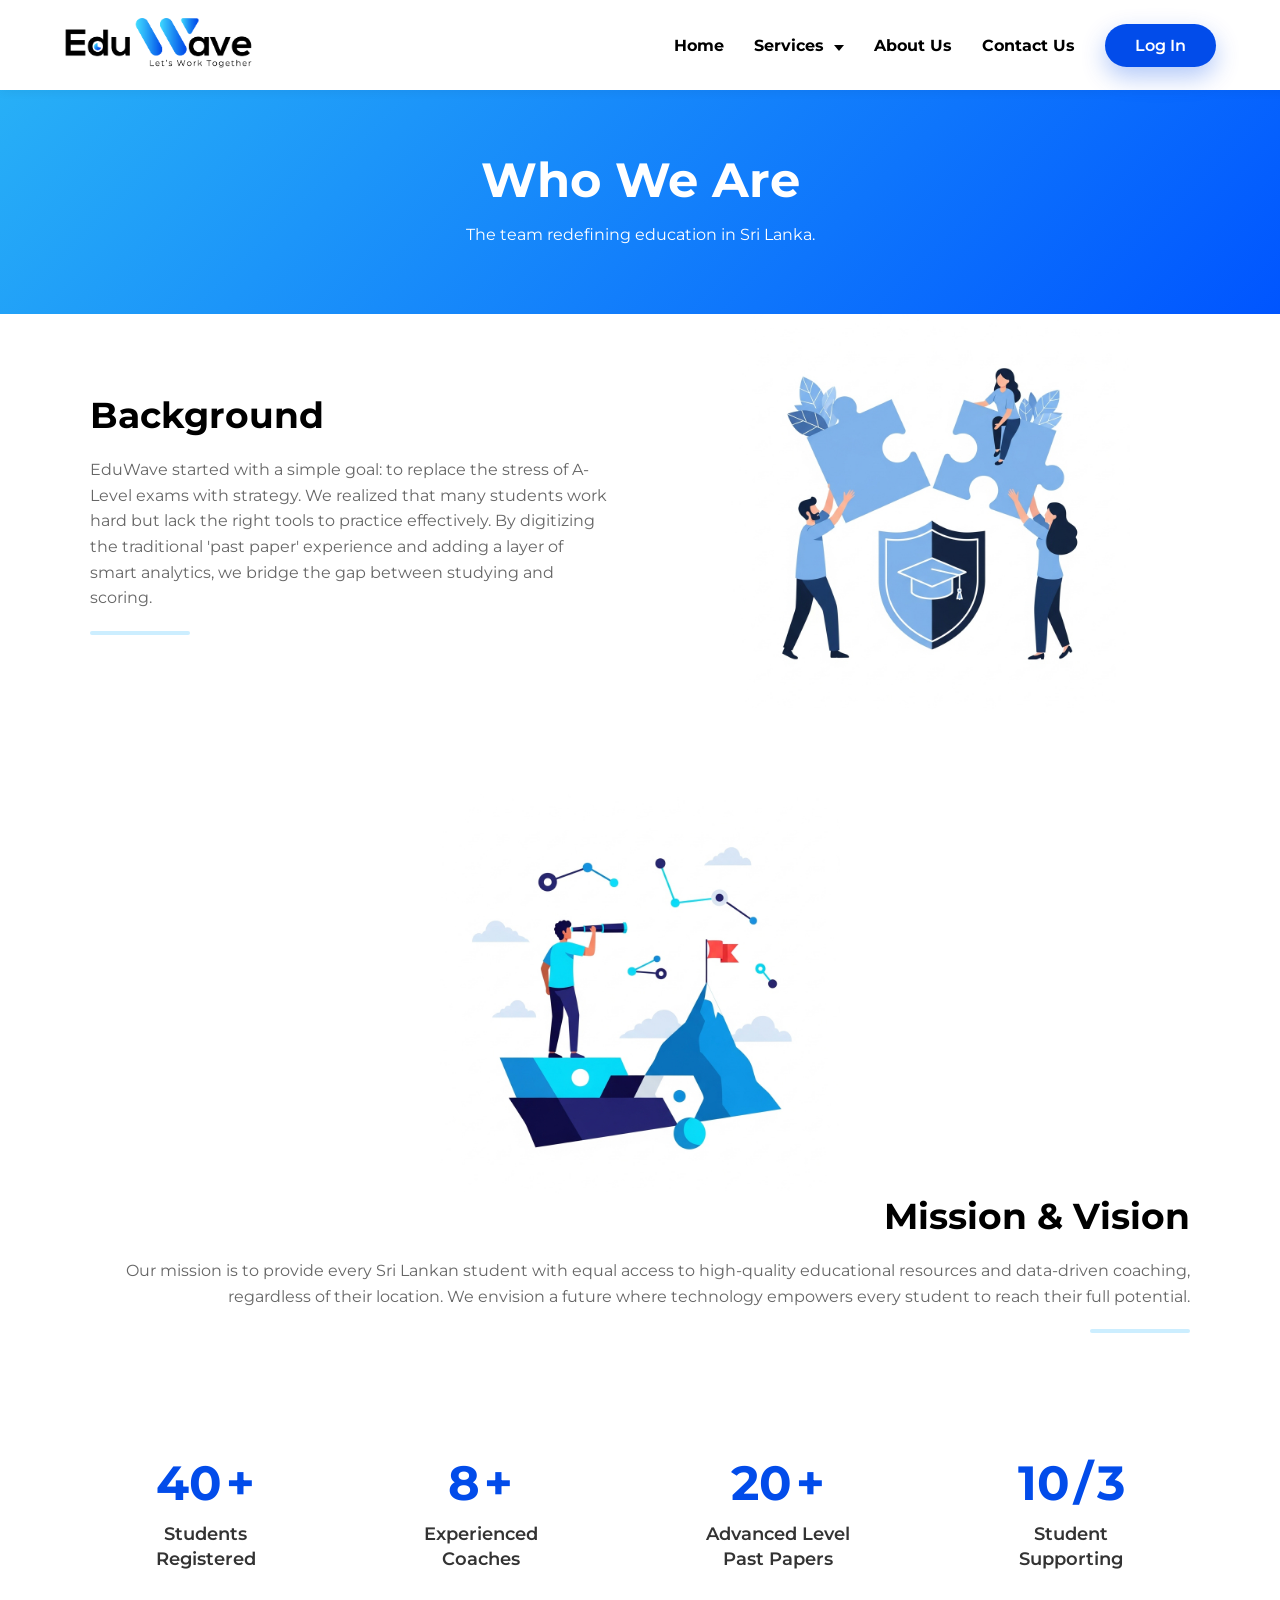
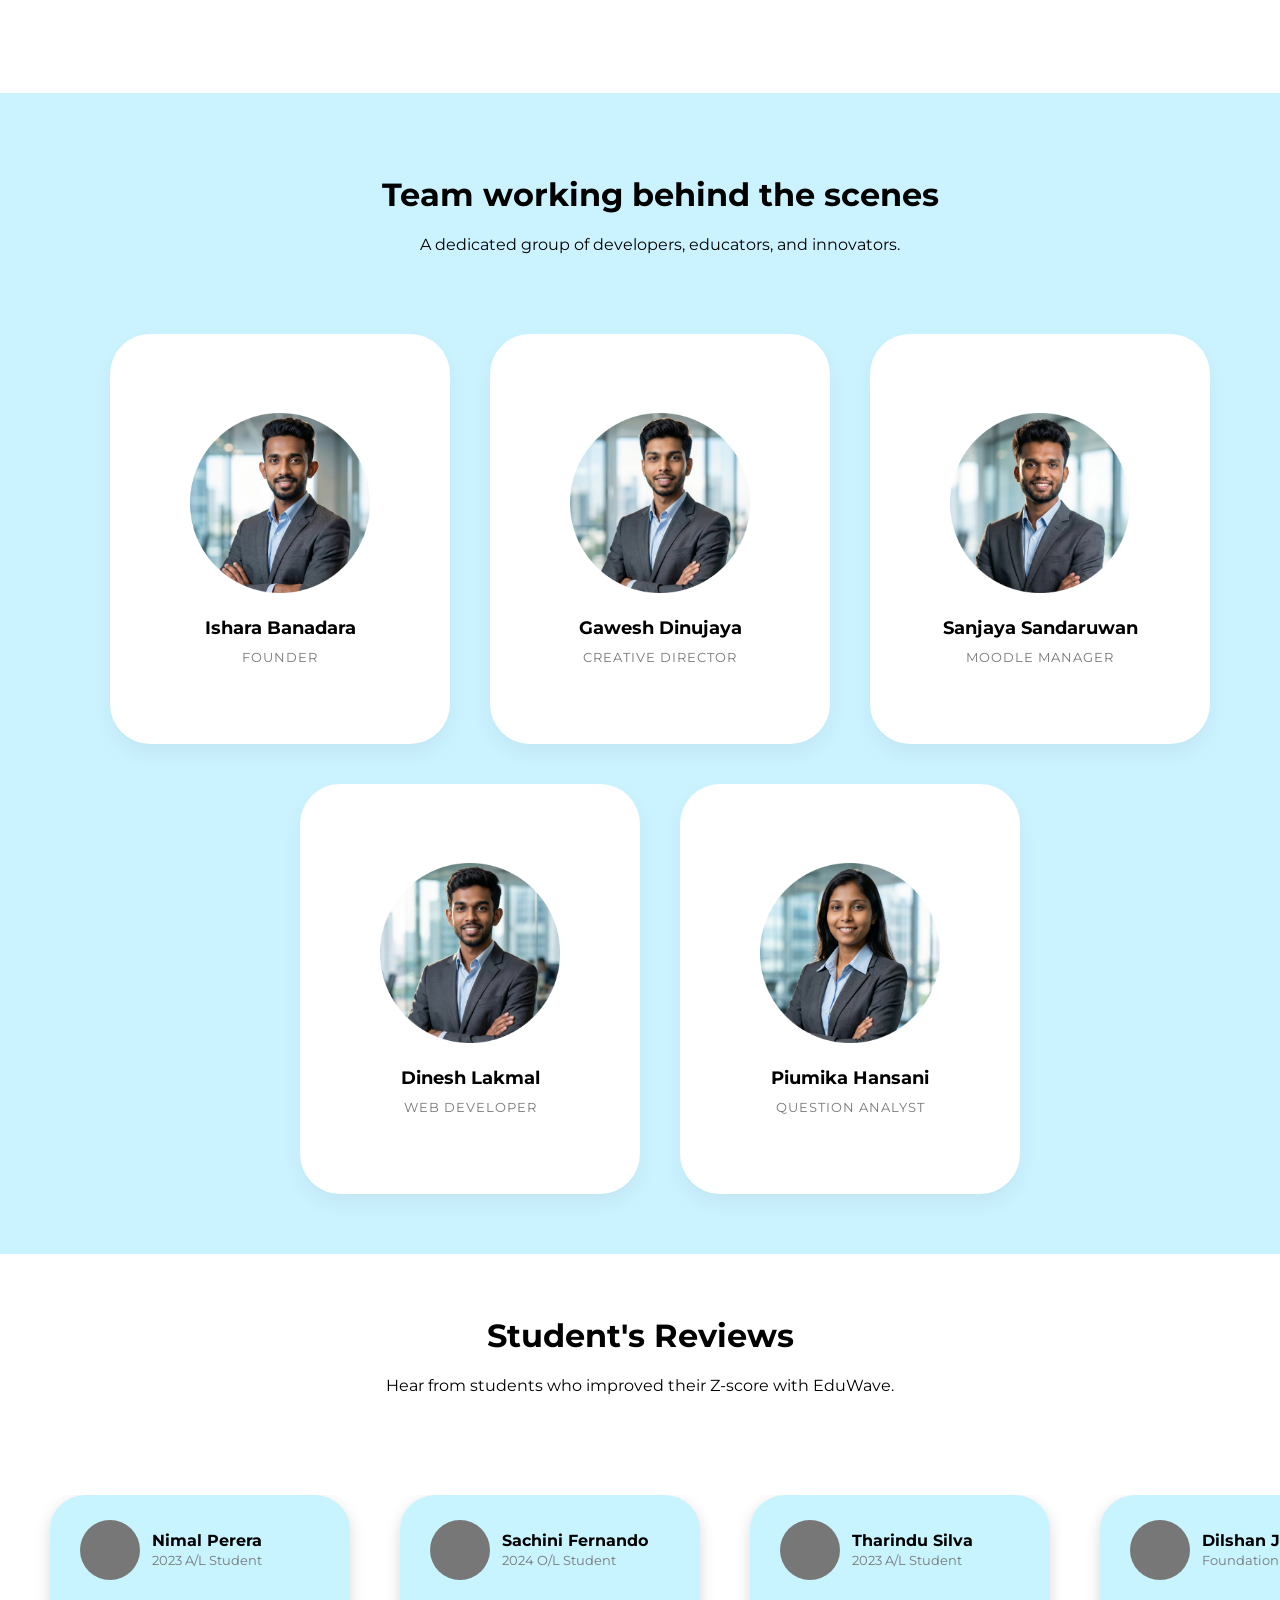
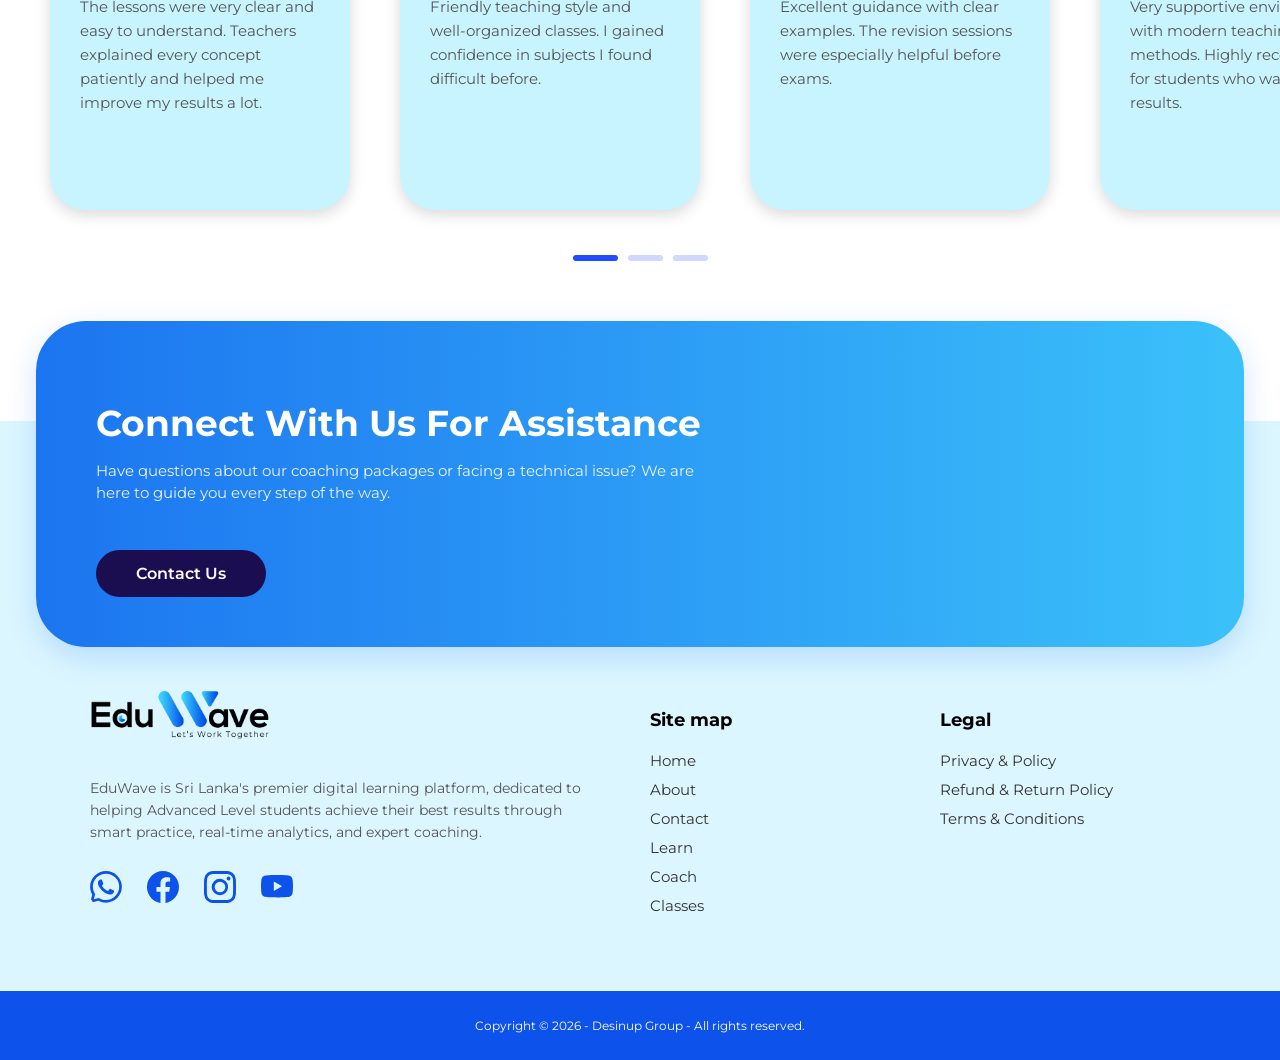
==== commit c02ccd60: "Photo uploaded" ====
--- a/about.html
+++ b/about.html
@@ -146,7 +146,7 @@
 
             <!-- Card 3 -->
             <div class="team_card">
-                <img src="assets/img/coach.png" alt="Sanjaya Sandaruwan">
+                <img src="assets/img/sanjaya.png" alt="Sanjaya Sandaruwan">
                 <h3 class="member-name">Sanjaya Sandaruwan</h3>
                 <p class="member-role">Moodle Manager</p>
             </div>
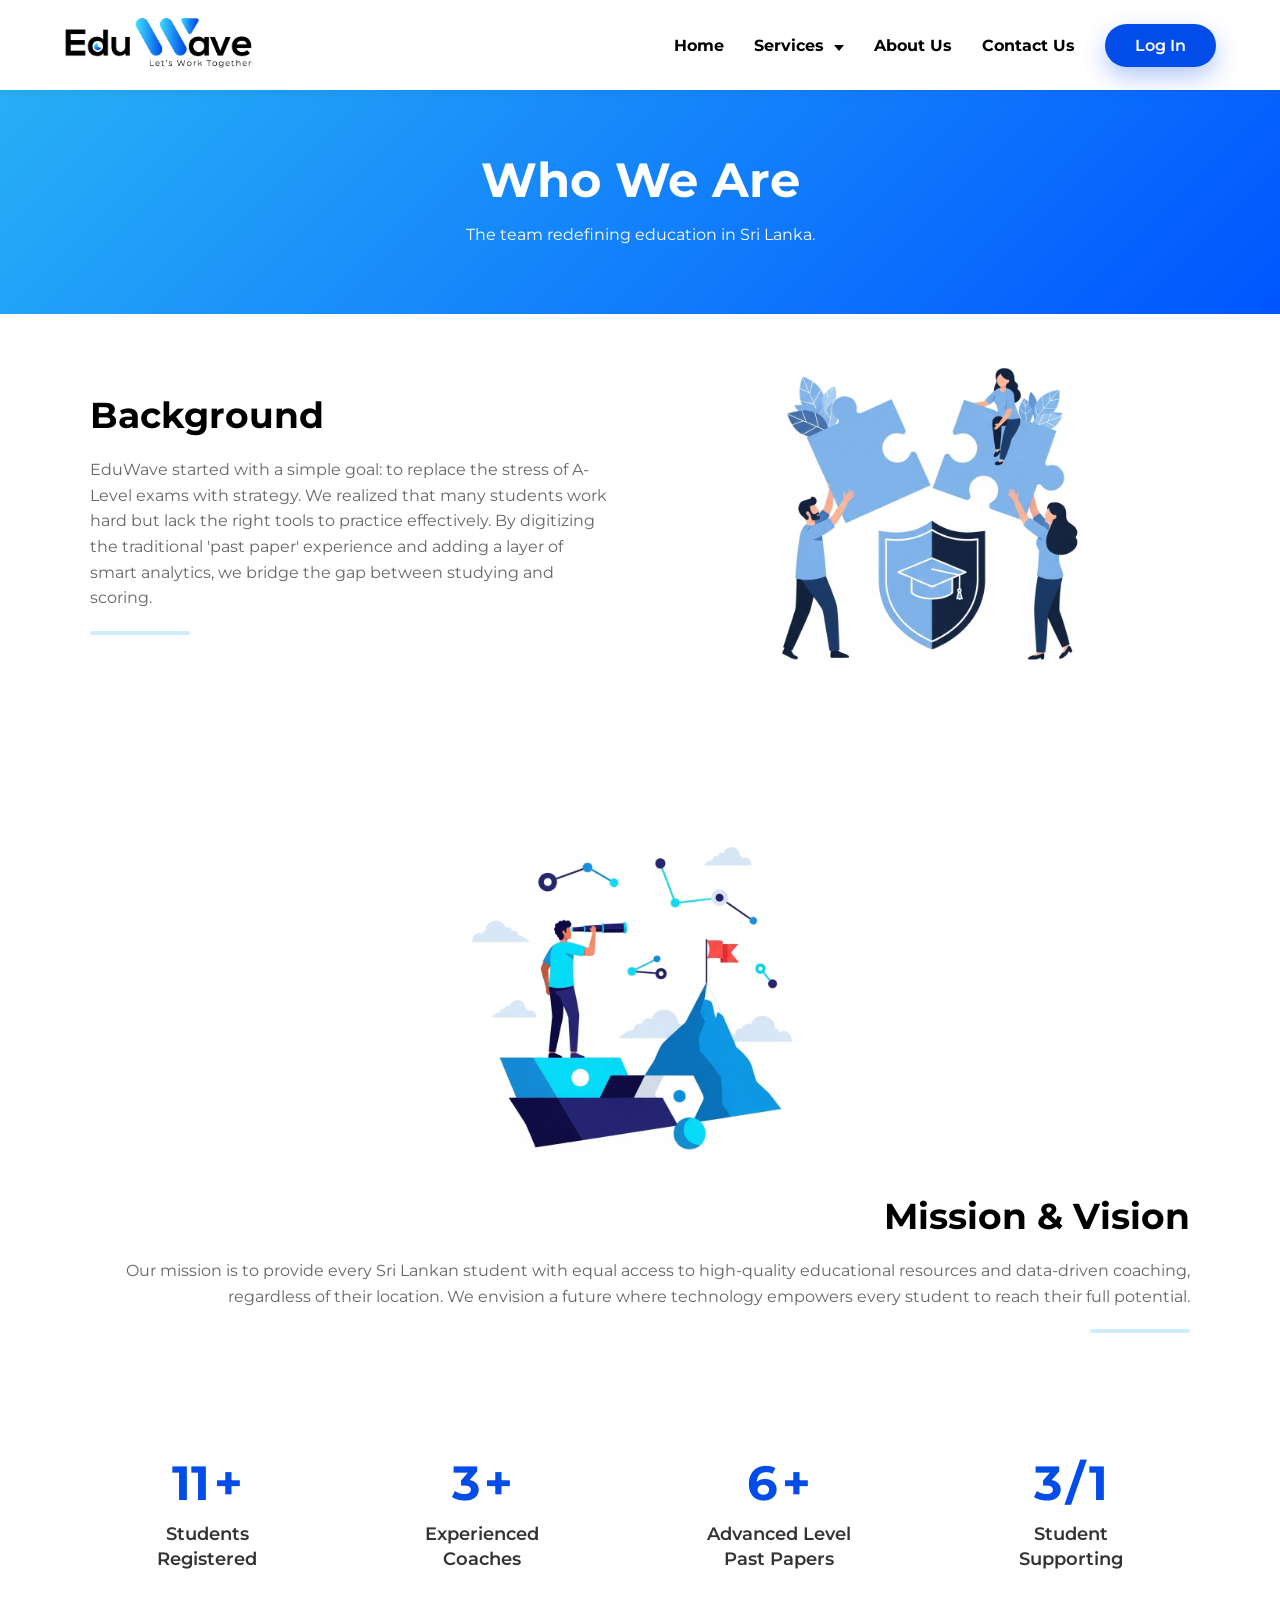
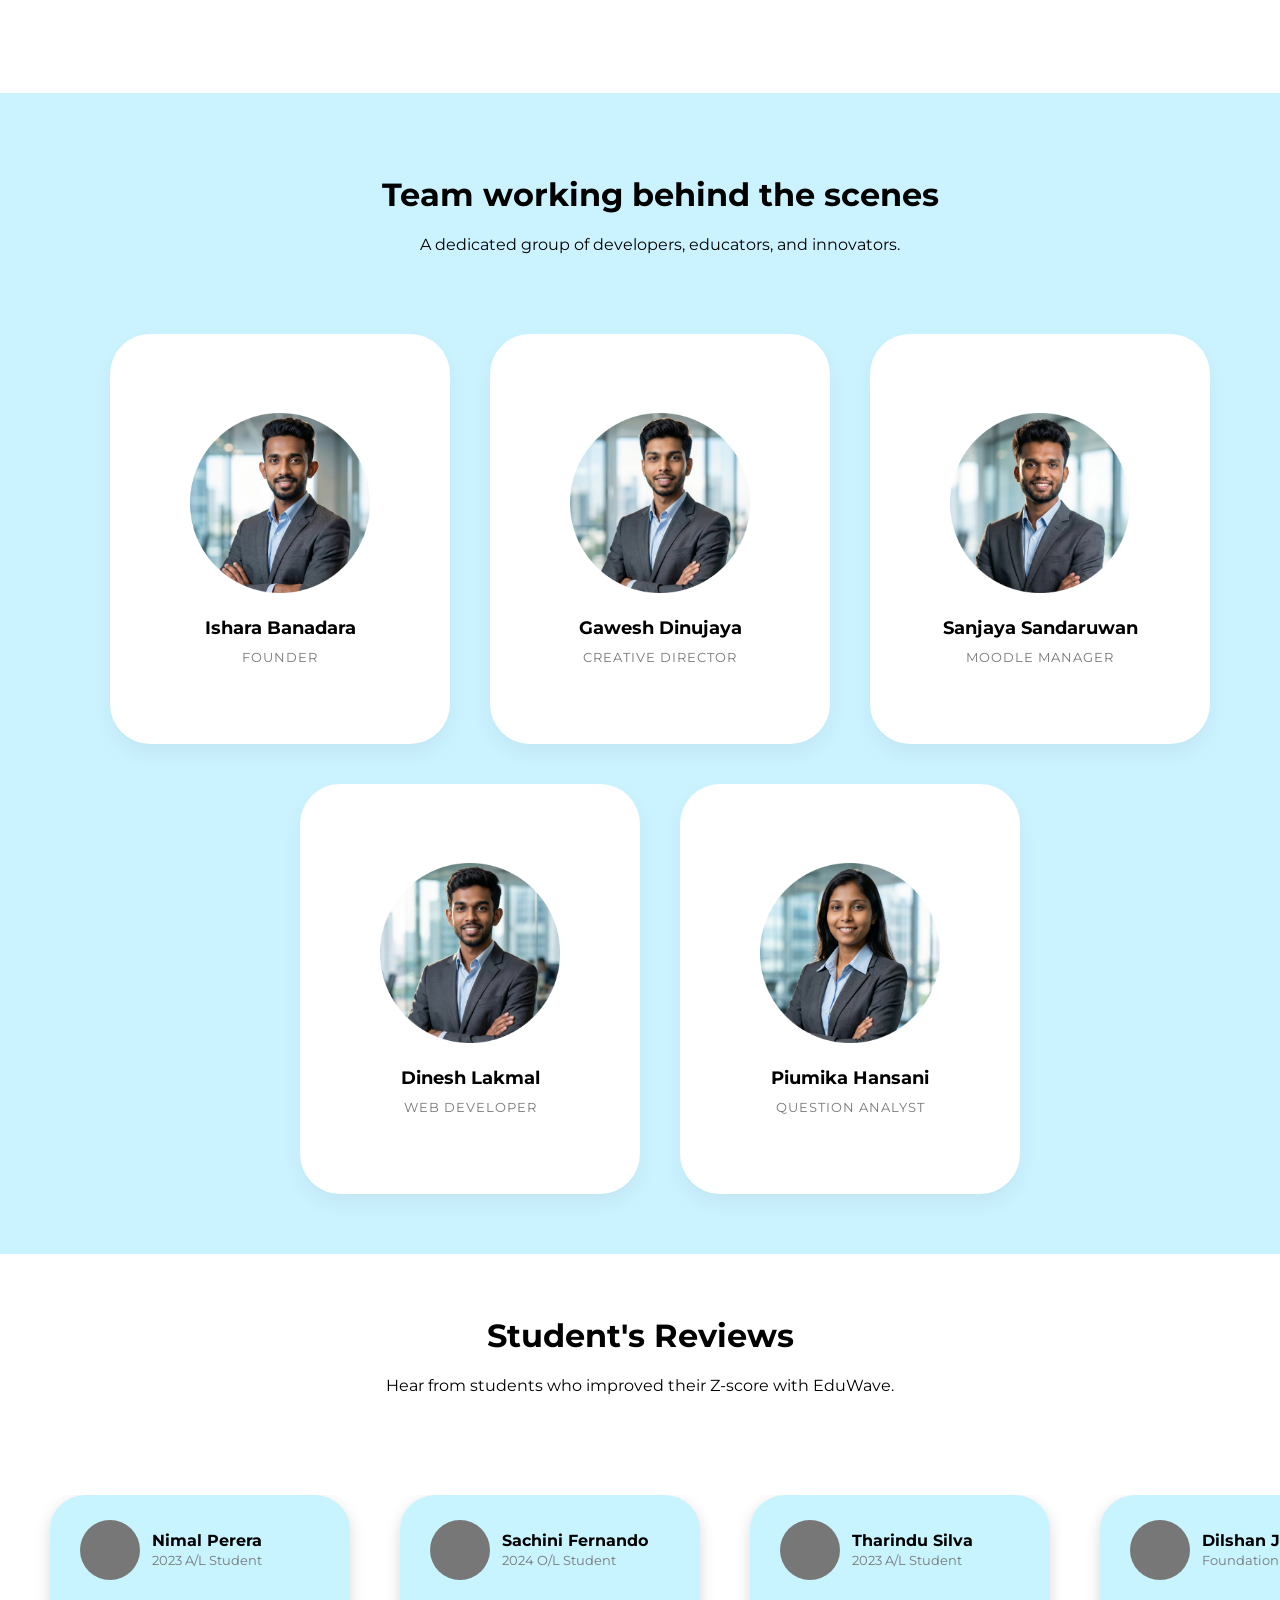
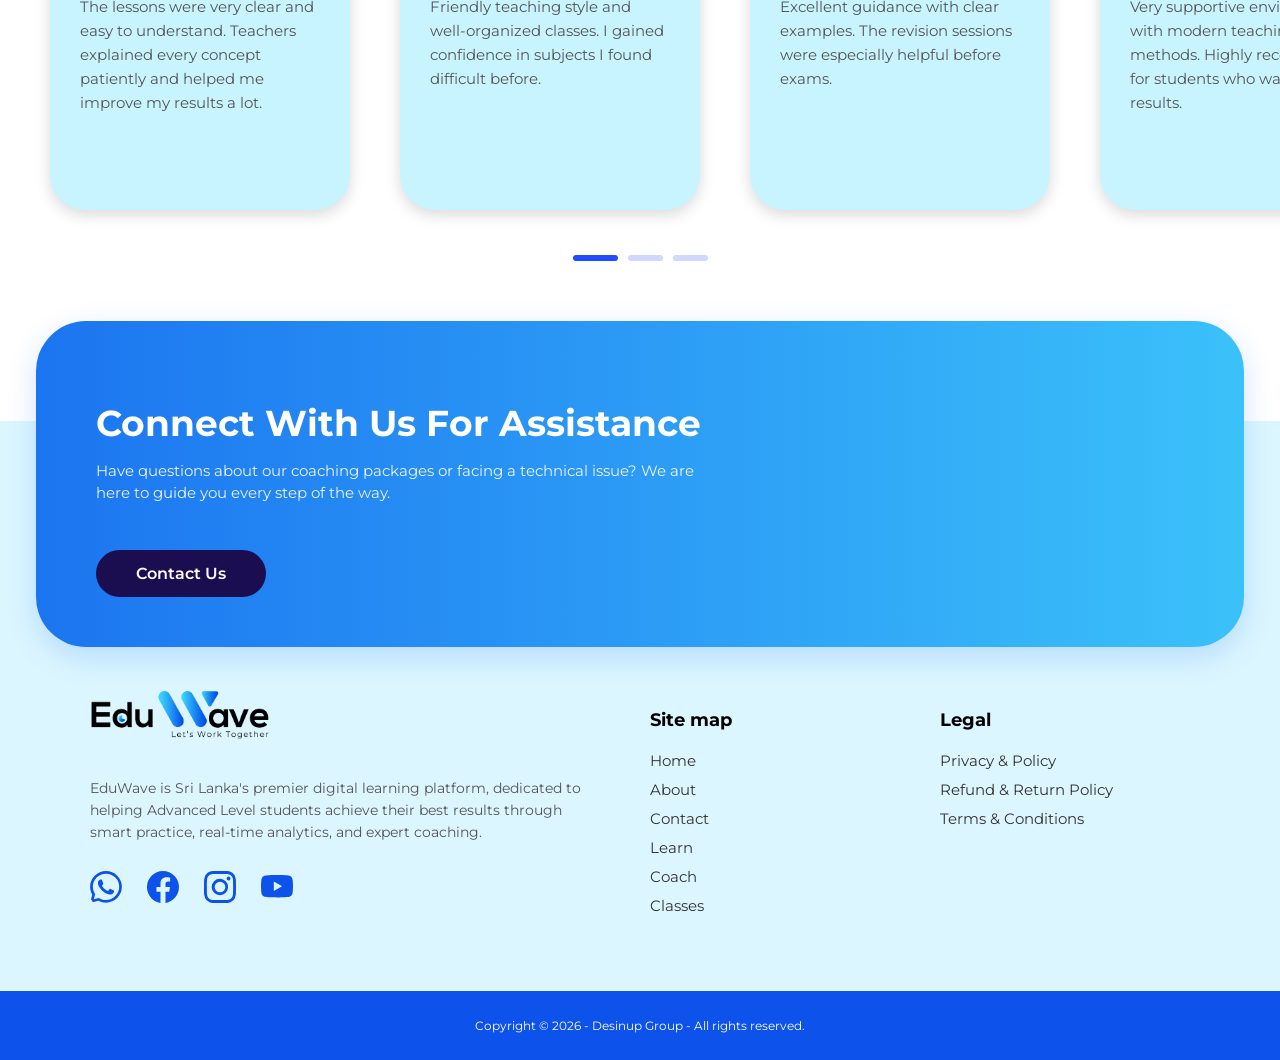
==== commit 2886c44e: "Update classes link to point to the upcoming classes page" ====
--- a/about.html
+++ b/about.html
@@ -406,7 +406,7 @@
                         <li><a href="contact.html">Contact</a></li>
                         <li><a href="learn.html">Learn</a></li>
                         <li><a href="coach.html">Coach</a></li>
-                        <li><a href="classes.html">Classes</a></li>
+                        <li><a href="https://eduwave.lk/comingsoon">Classes</a></li>
                     </ul>
                 </div>
 
--- a/assets/css/style.css
+++ b/assets/css/style.css
@@ -380,7 +380,7 @@
 .pricing-card .circle_img_login {
     width: 100px;
     height: 100px;
-    
+
 }
 
 
@@ -909,7 +909,7 @@
     display: flex;
     align-items: center;
     gap: 60px;
-    
+
 }
 
 
@@ -1556,11 +1556,11 @@
 
     .pricing-card {
         margin-bottom: 15%;
-        
-    }
-
-    
-    
+
+    }
+
+
+
     .login-section {
         max-width: 400px;
         margin: 0 auto;
@@ -1572,7 +1572,17 @@
         max-height: 0;
 
     }
-    
+
+    .dropdown:hover .dropdown-content {
+        display: none;
+        /* Hover is disabled on mobile */
+    }
+
+    .dropdown.mobile-active .dropdown-content {
+        display: block;
+        /* Needs JavaScript to add this class */
+    }
+
 
 }
 
@@ -1617,14 +1627,16 @@
         width: 100%;
         max-width: 300px;
     }
+
     .login-container {
         gap: 0.8%;
 
     }
+
     .login-container .pricing-card {
         padding: 20px 25px;
         max-height: 100px;
-        
+
     }
 
     .login-container .pricing-desc {
@@ -1641,7 +1653,7 @@
         max-width: 20px;
         font-size: 0.8rem;
         text-align: center;
-    
+
     }
 
     .login-container .pricing-title {
@@ -1686,7 +1698,7 @@
 
     .img-service {
         max-height: 0px;
-        
+
     }
 
     .team_card {
@@ -1694,6 +1706,12 @@
         padding: 25px 15px;
     }
 
+    #div_team {
+        padding: 0;
+        padding-top: 40px;
+        padding-bottom: 40px;
+    }
+
     #contact-form {
         padding: 30px 20px;
     }
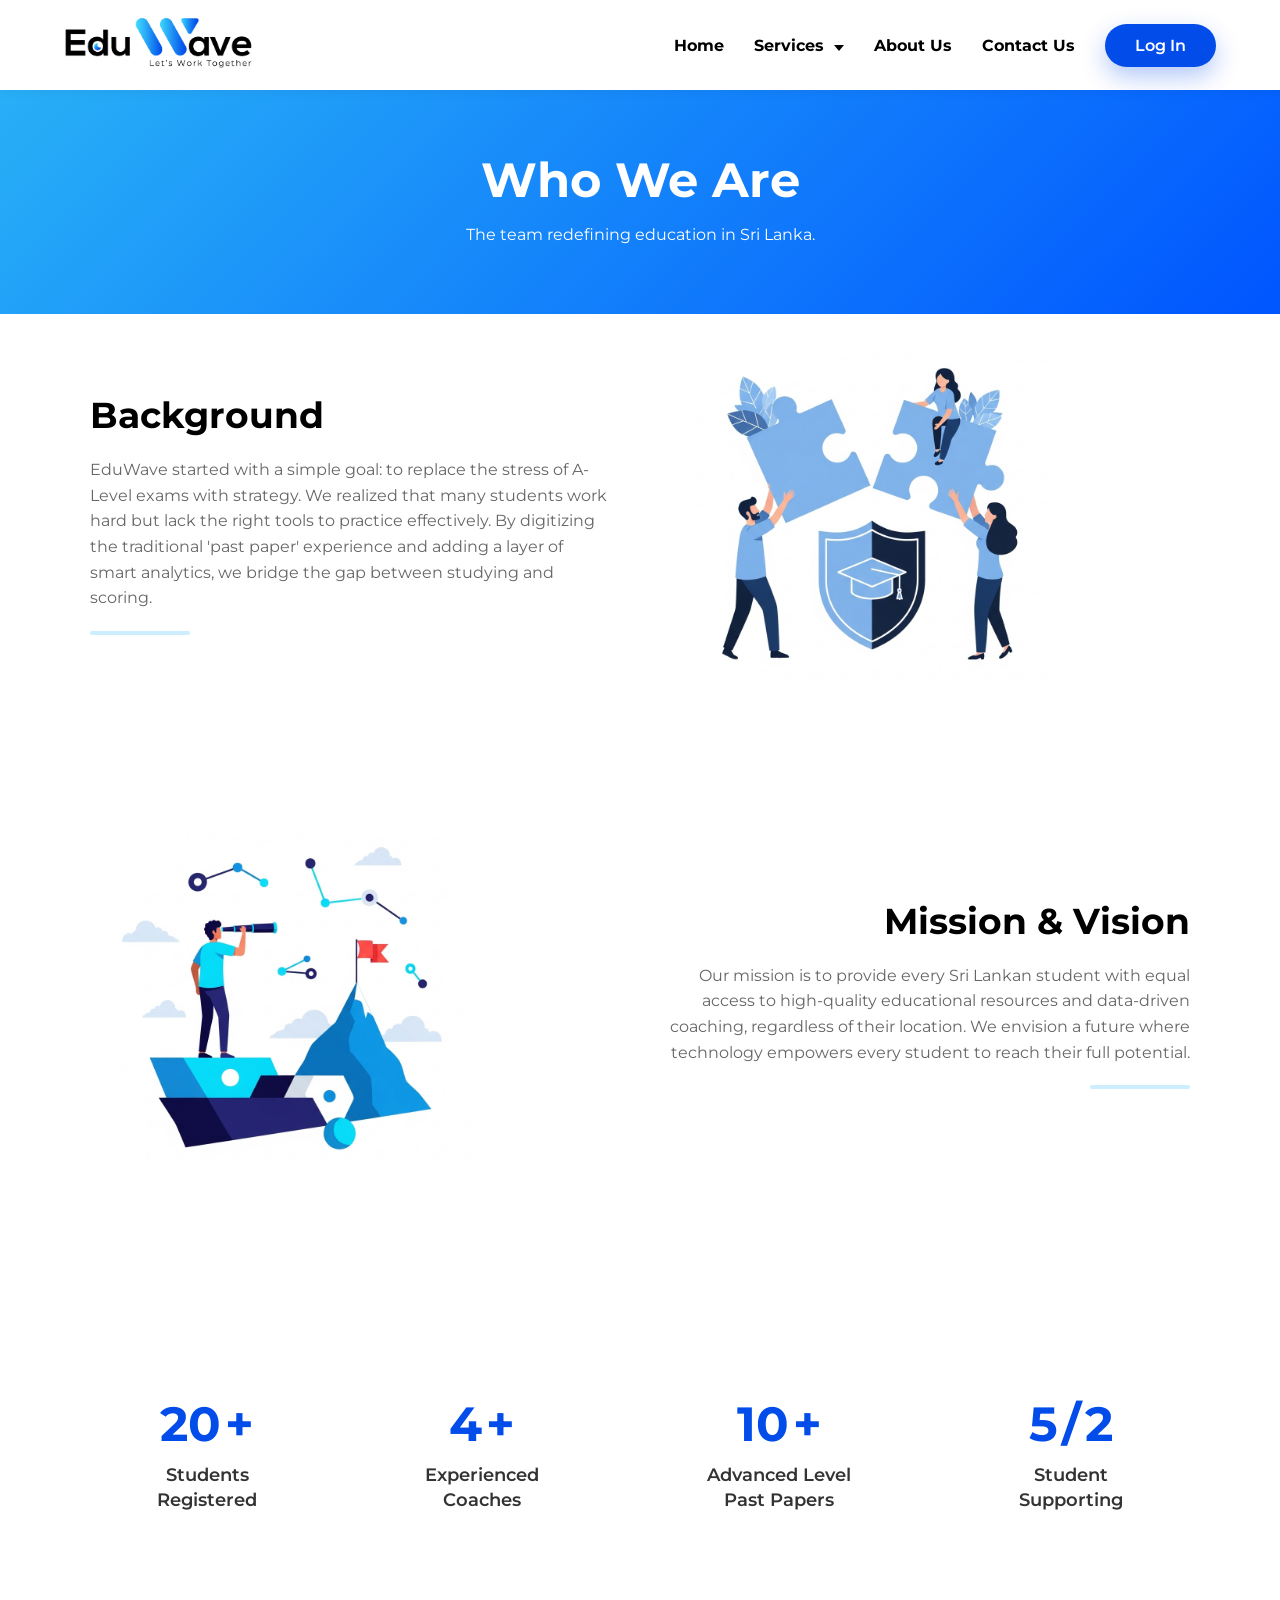
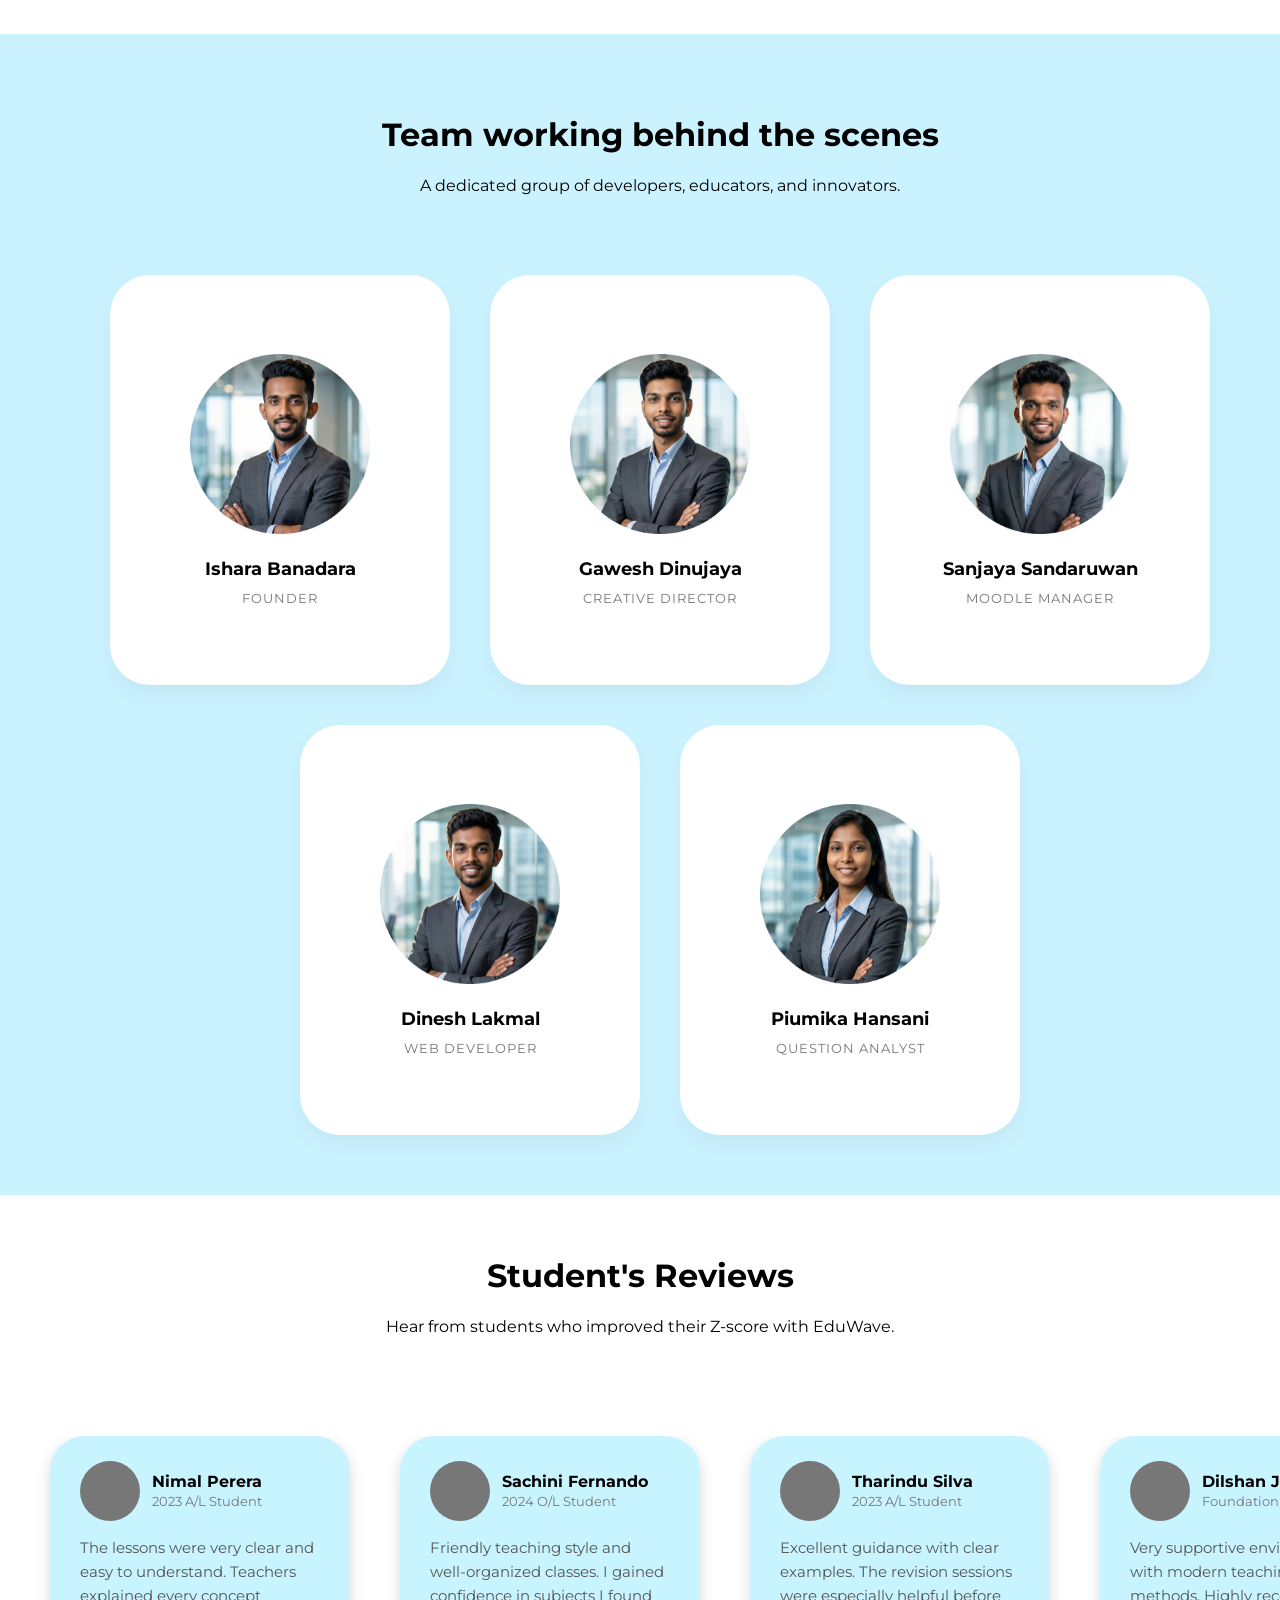
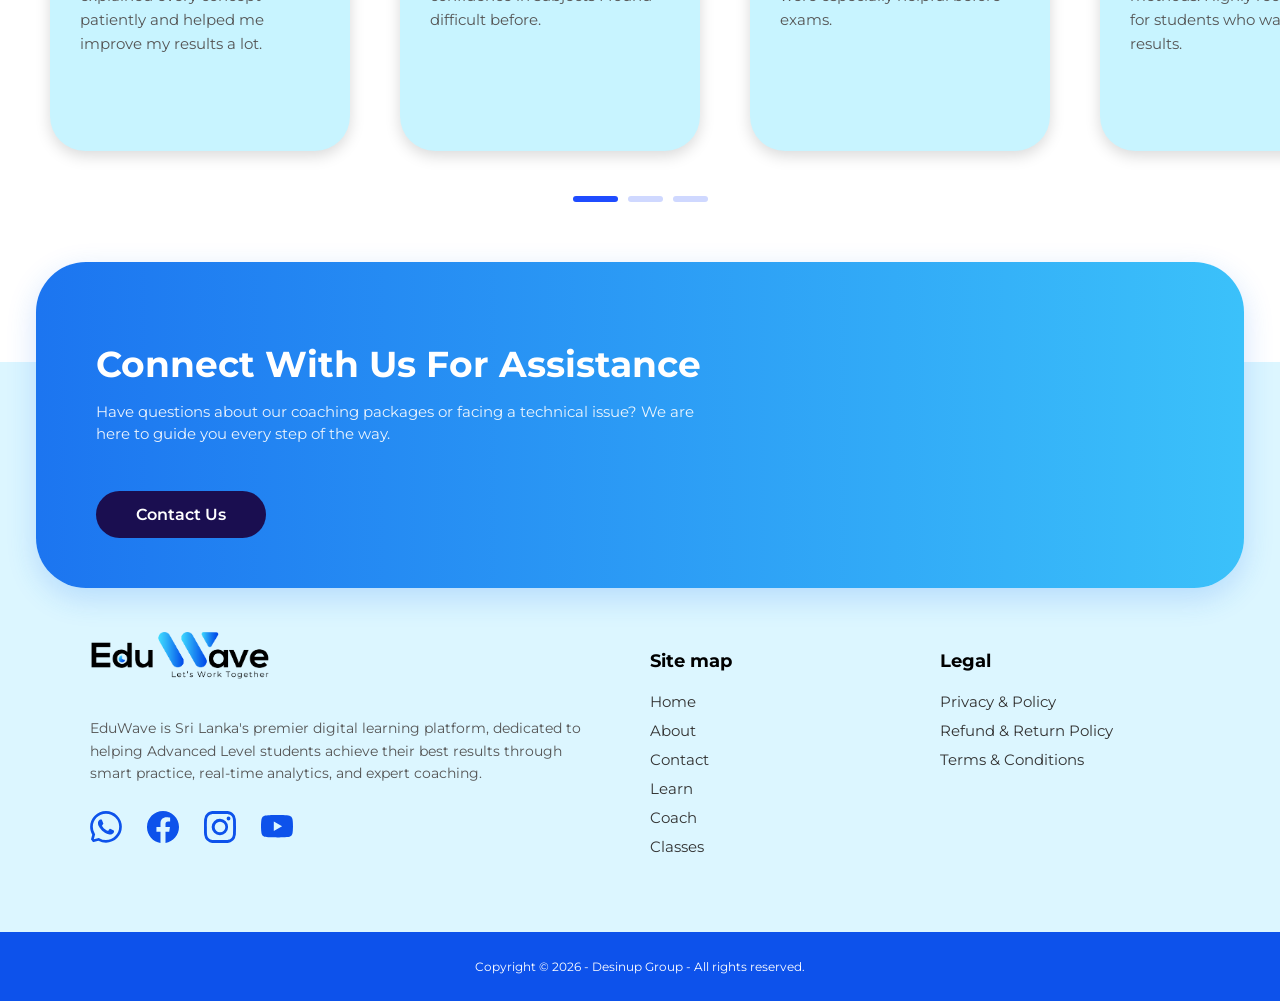
==== commit 589178f3: "bug fix 1" ====
--- a/about.html
+++ b/about.html
@@ -69,7 +69,7 @@
         </div>
 
         <!-- Section 2 -->
-        <div class="row_01_about_rev_01">
+        <div class="row_01 rev_01">
             <div class="img_01">
                 <img class="box_01" src="assets/img/mission.png" alt="mission illustration">
             </div>
--- a/assets/css/style.css
+++ b/assets/css/style.css
@@ -920,7 +920,7 @@
 
 .img_01 {
     display: flex;
-    justify-content: center;
+    
 }
 
 .text_01 h2 {
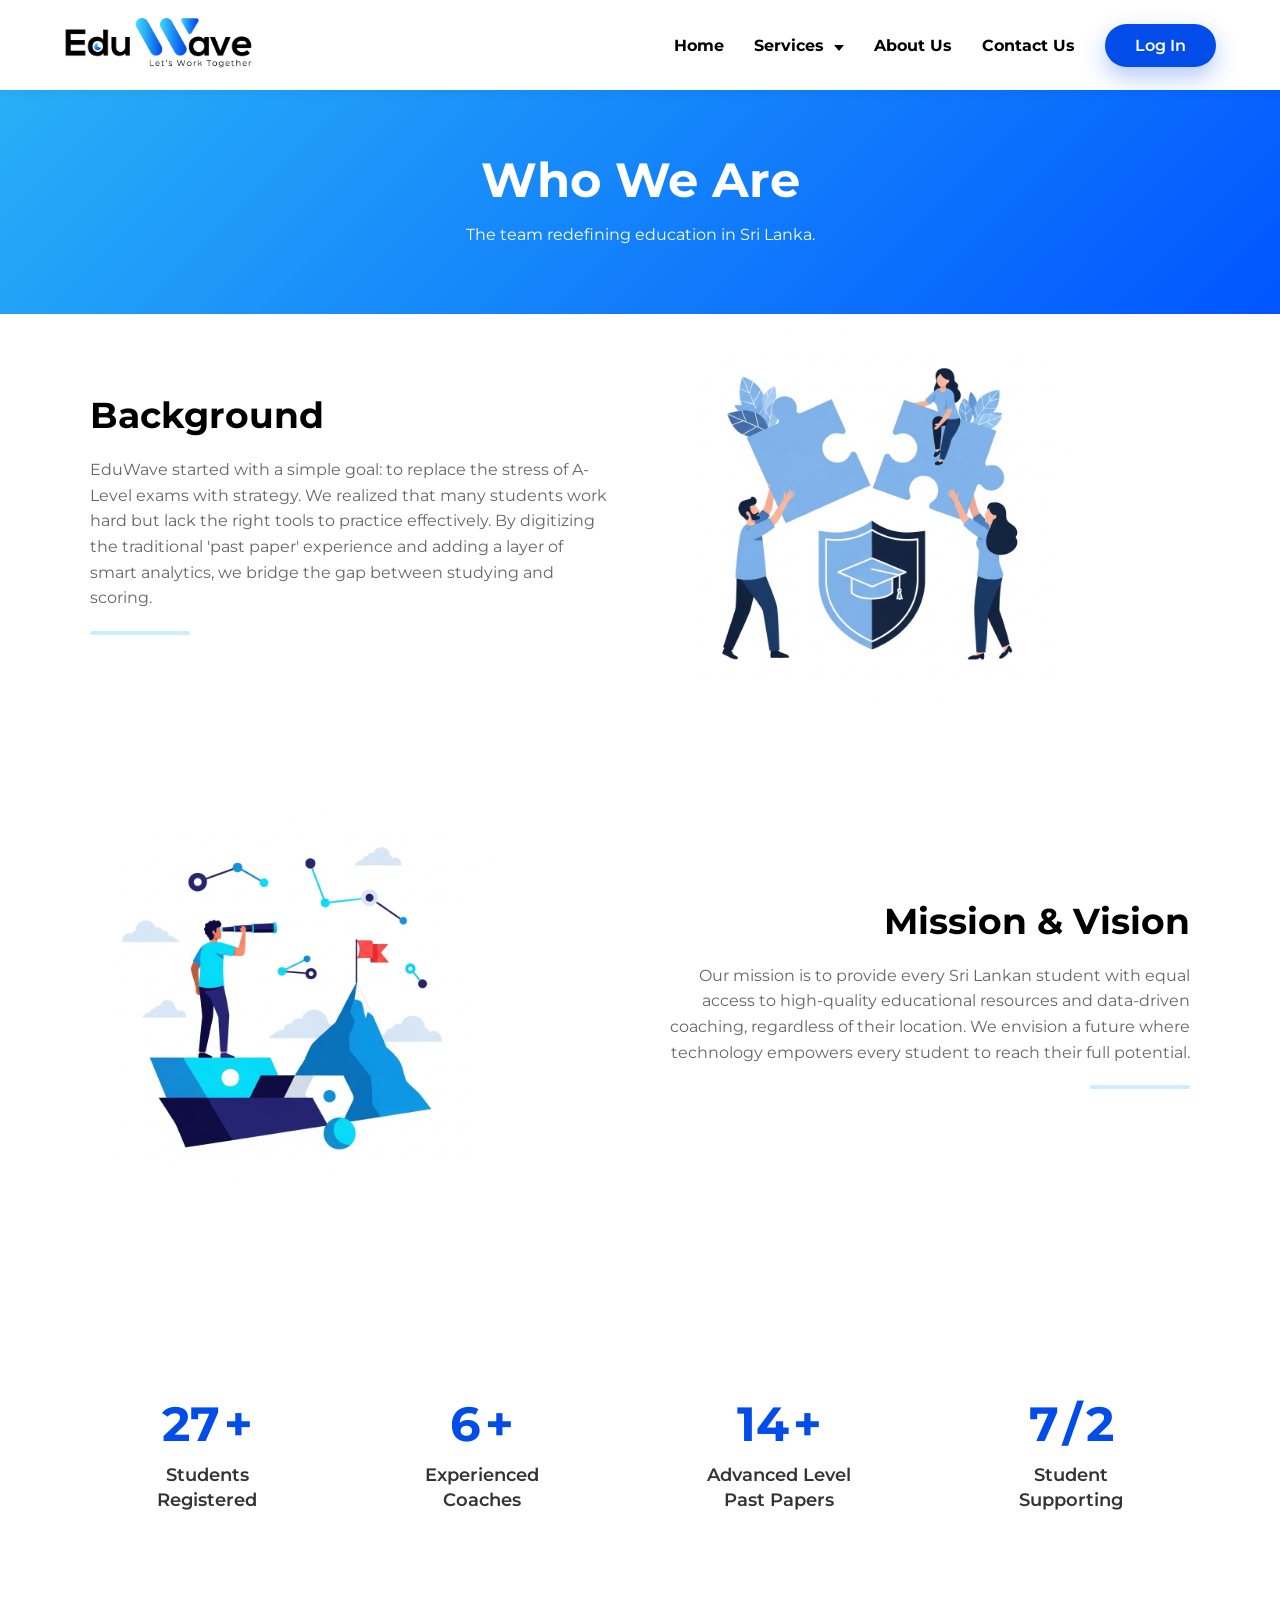
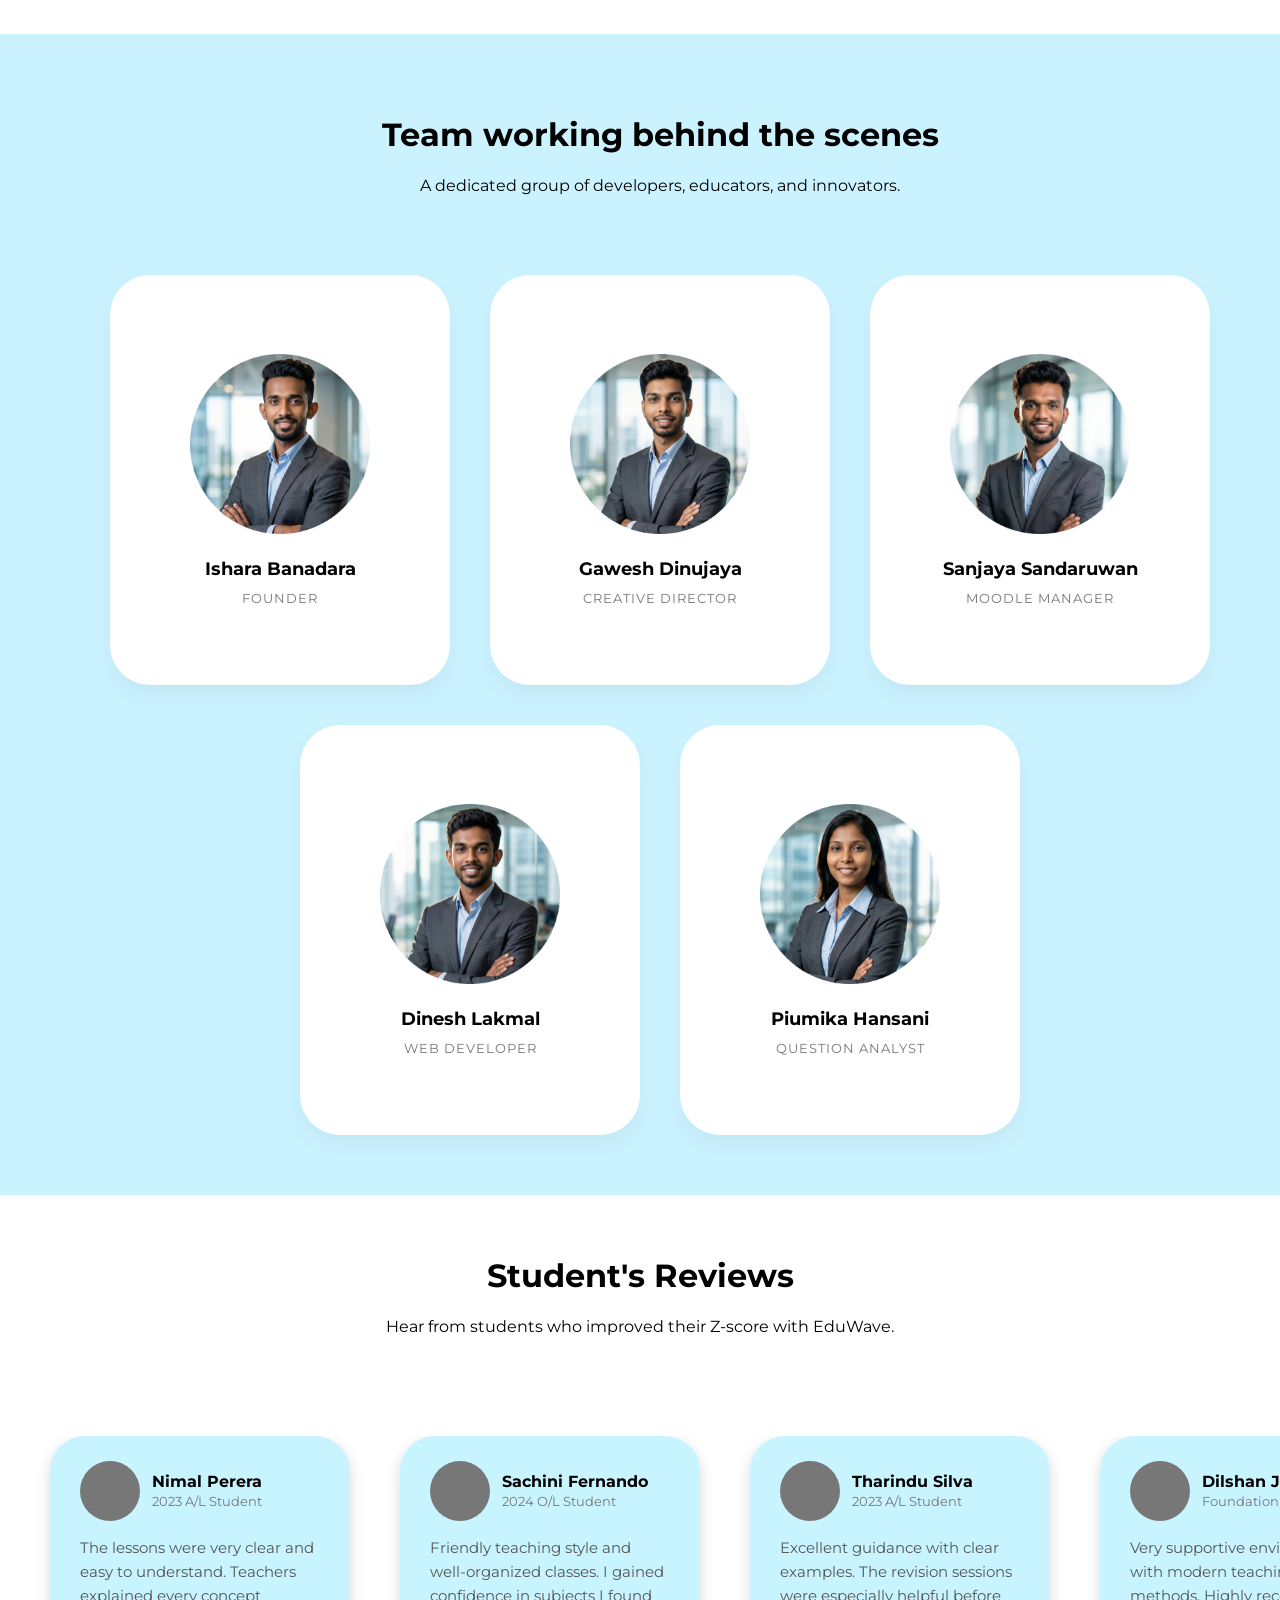
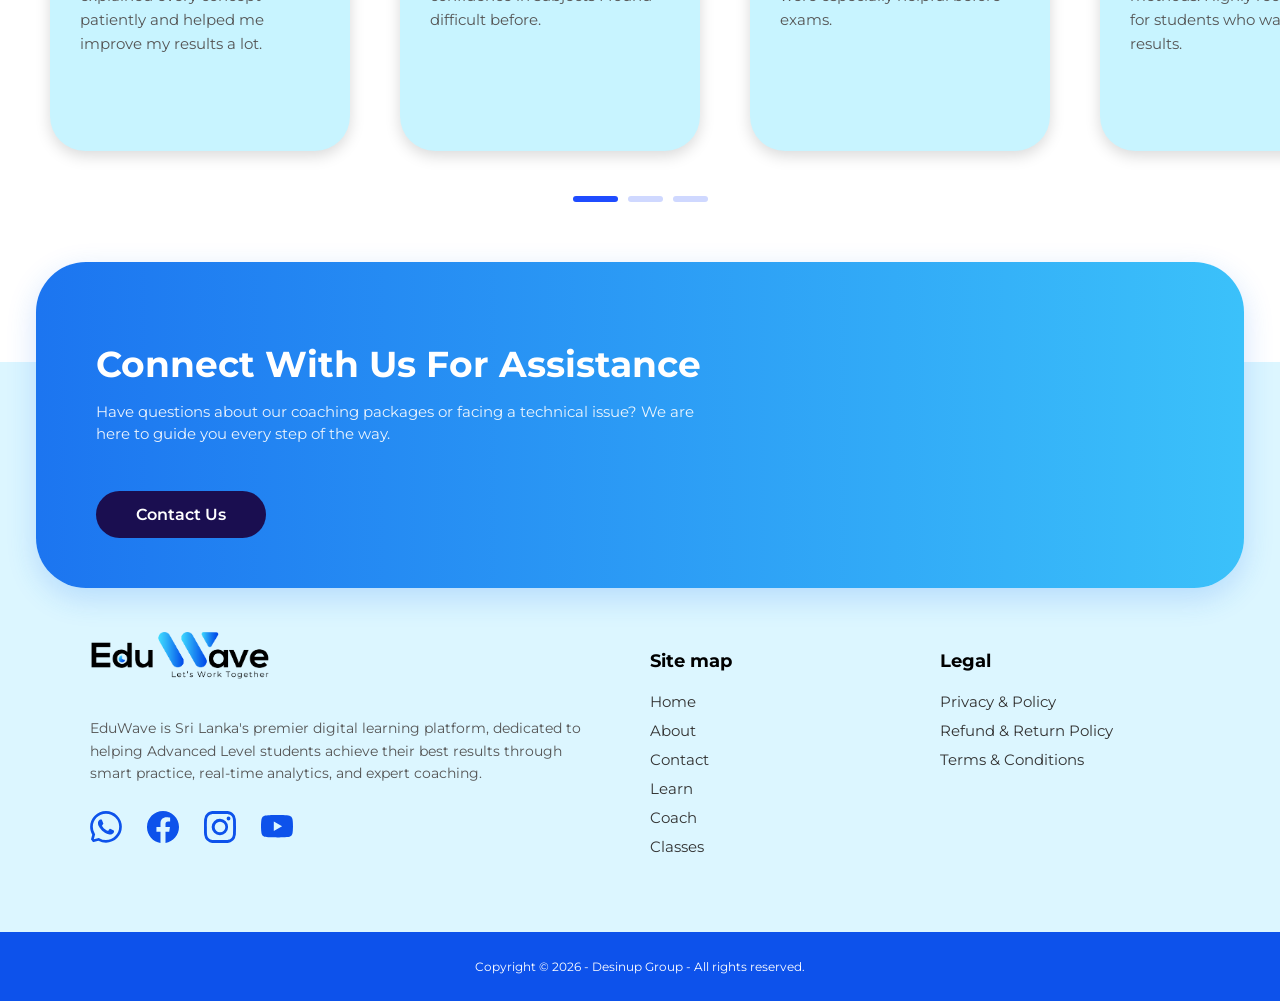
==== commit 189fa7d2: "Favicon added" ====
--- a/about.html
+++ b/about.html
@@ -2,8 +2,9 @@
 <html lang="en">
 
 <head>
-    <title>EduWave Let's Work Together</title>
-    <link rel="stylesheet" href="assets/css/style.css">
+    <title>EduWave | Let's Work Together</title>
+    <link rel="icon" type="image/png" href="assets/img/Favicon.png">
+     <link rel="stylesheet" href="assets/css/style.css">
     <meta charset="UTF-8">
     <meta name="viewport" content="width=device-width, initial-scale=1.0">
     <script src="script.js"></script>
--- a/assets/css/style.css
+++ b/assets/css/style.css
@@ -17,6 +17,15 @@
 body {
     overflow-x: hidden !important;
     max-width: 100vw !important;
+}
+
+::-webkit-scrollbar {
+    background: #f1f1f1;
+    width: 7px;
+}
+::-webkit-scrollbar-thumb {
+    background: #35C4FC;
+    border-radius: 10px;
 }
 
 a,
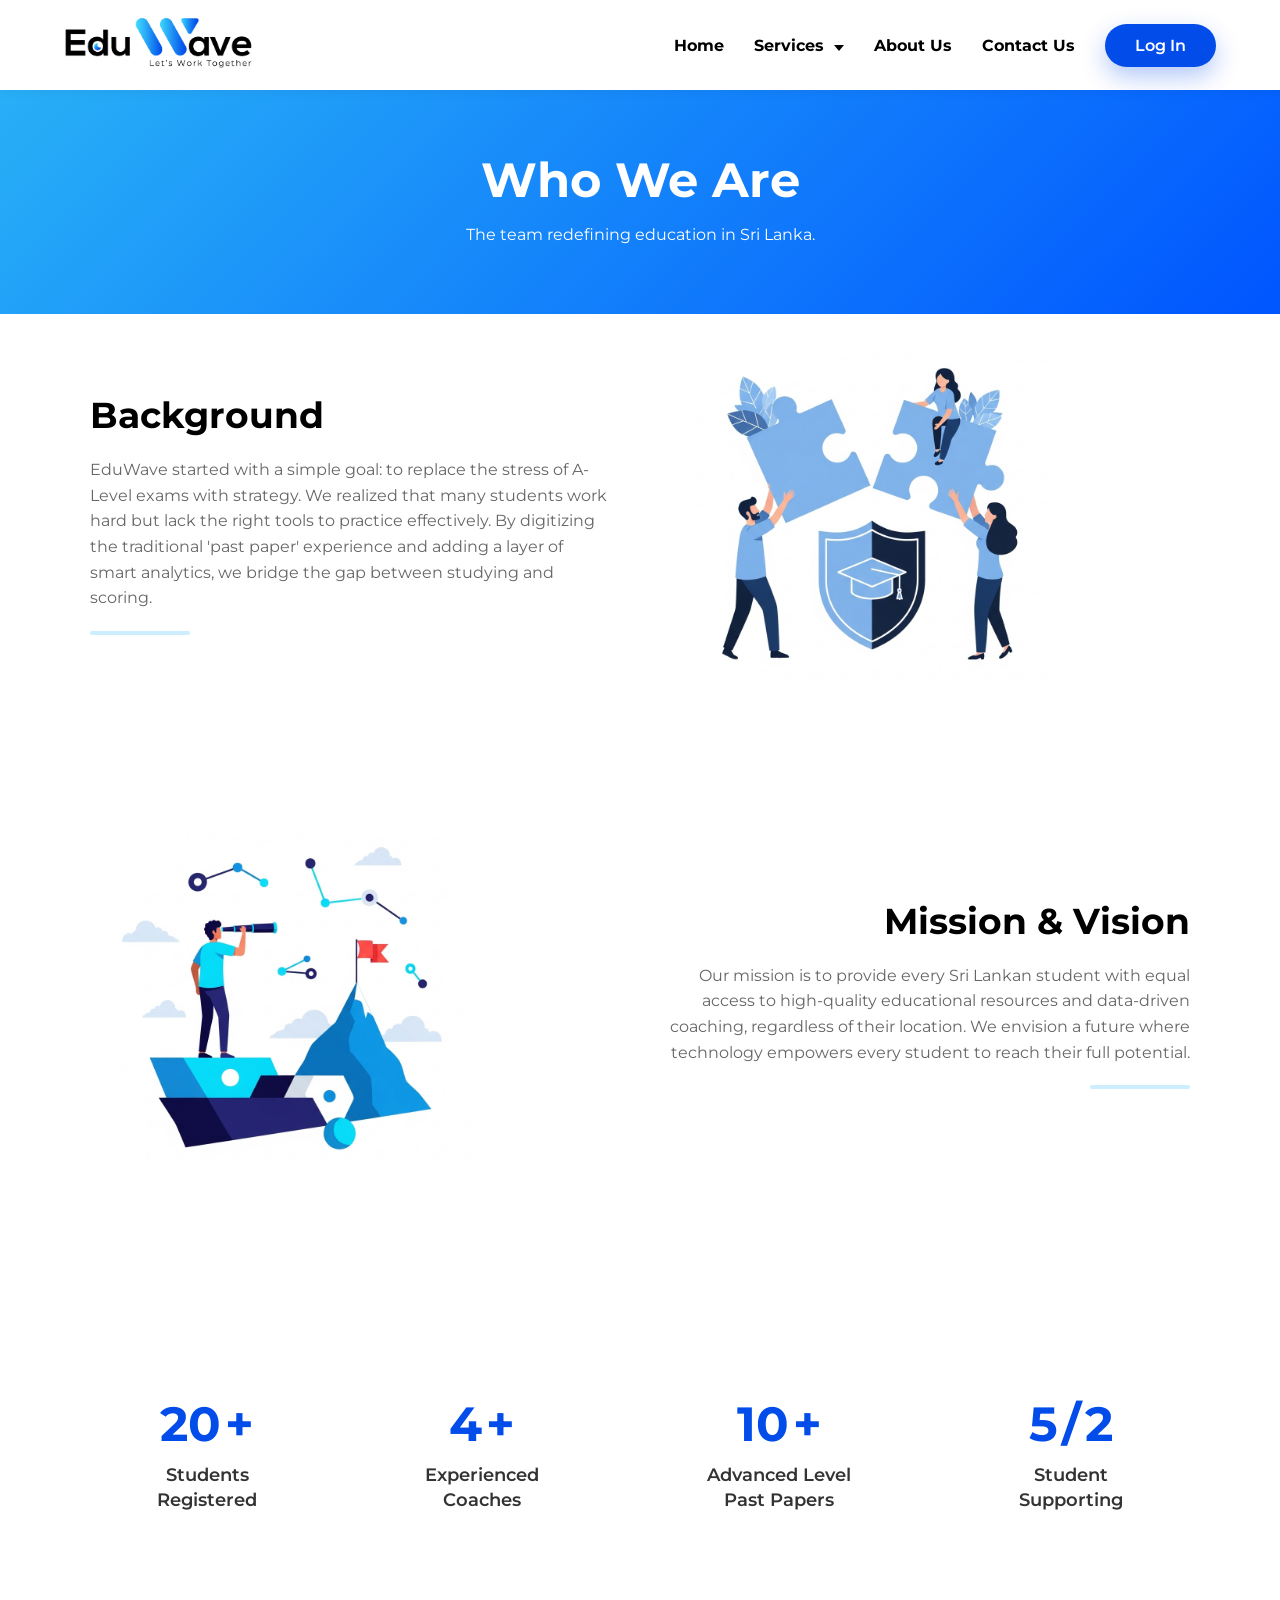
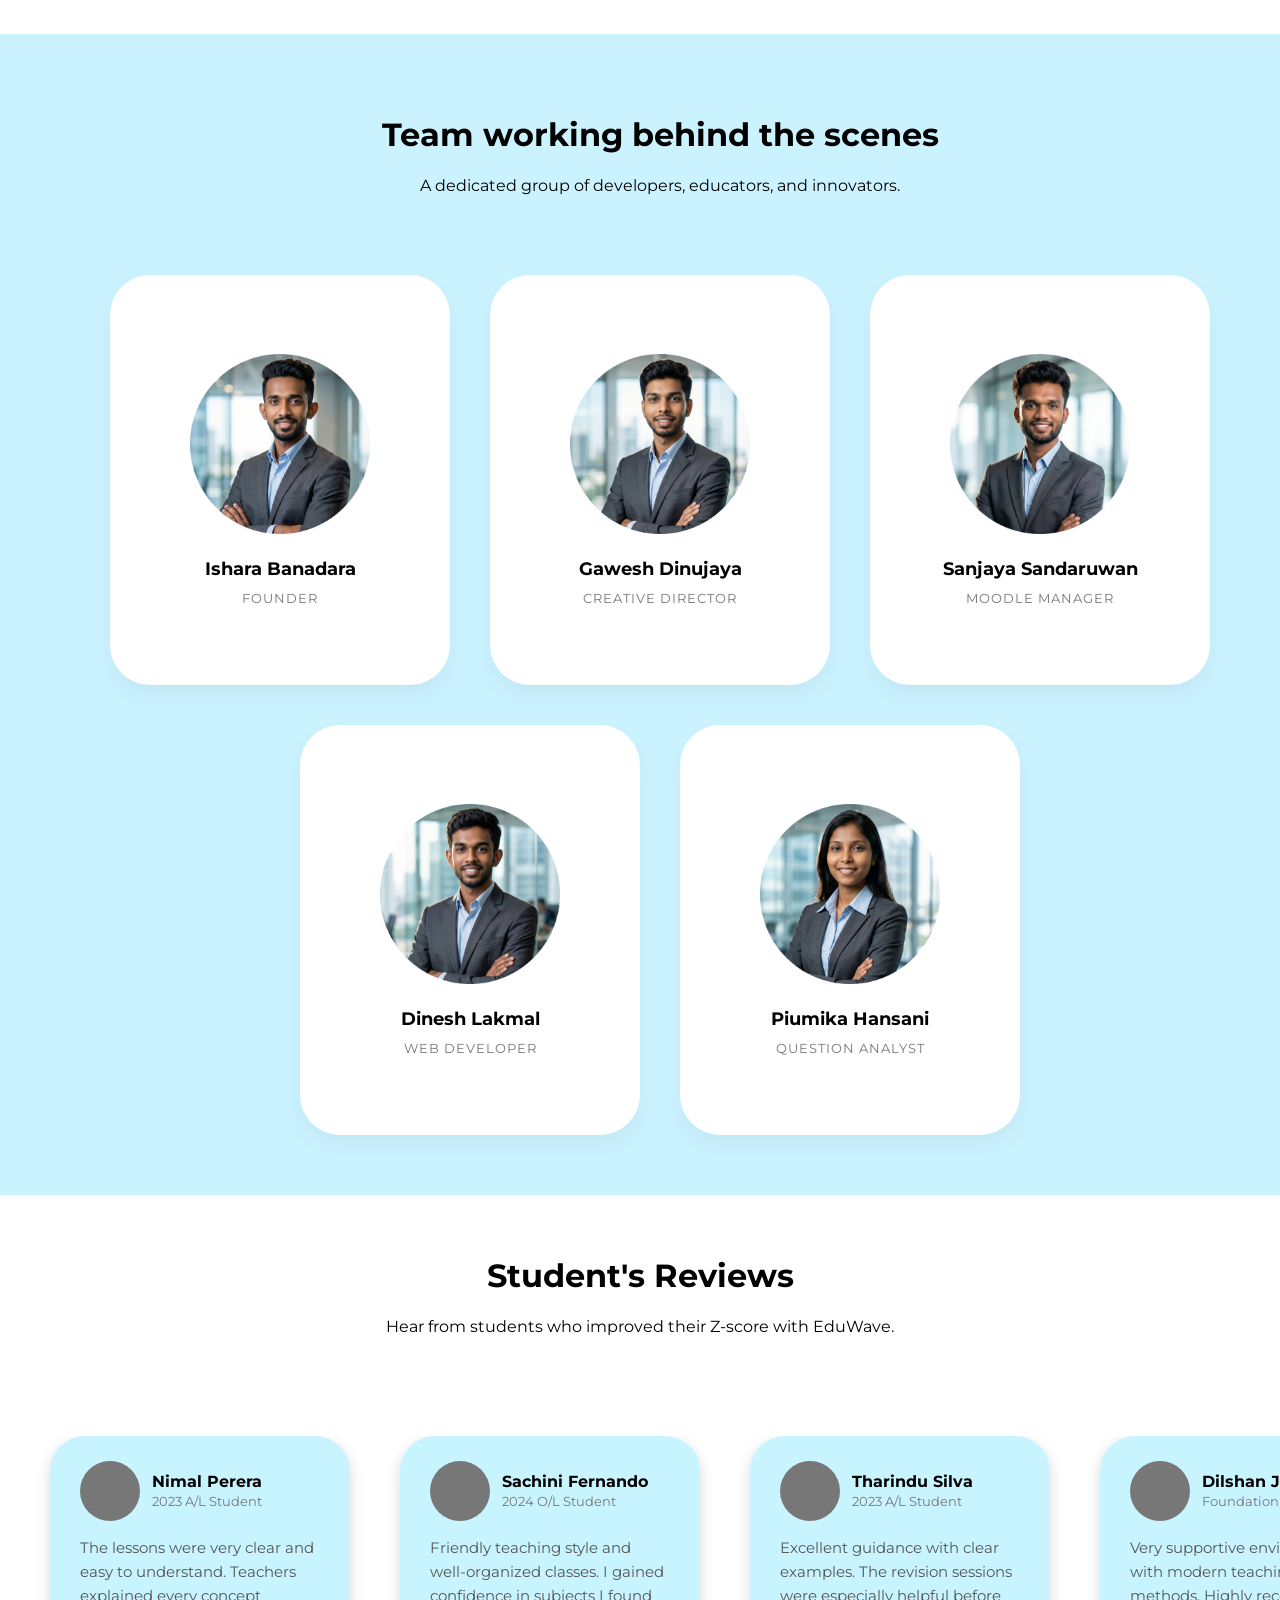
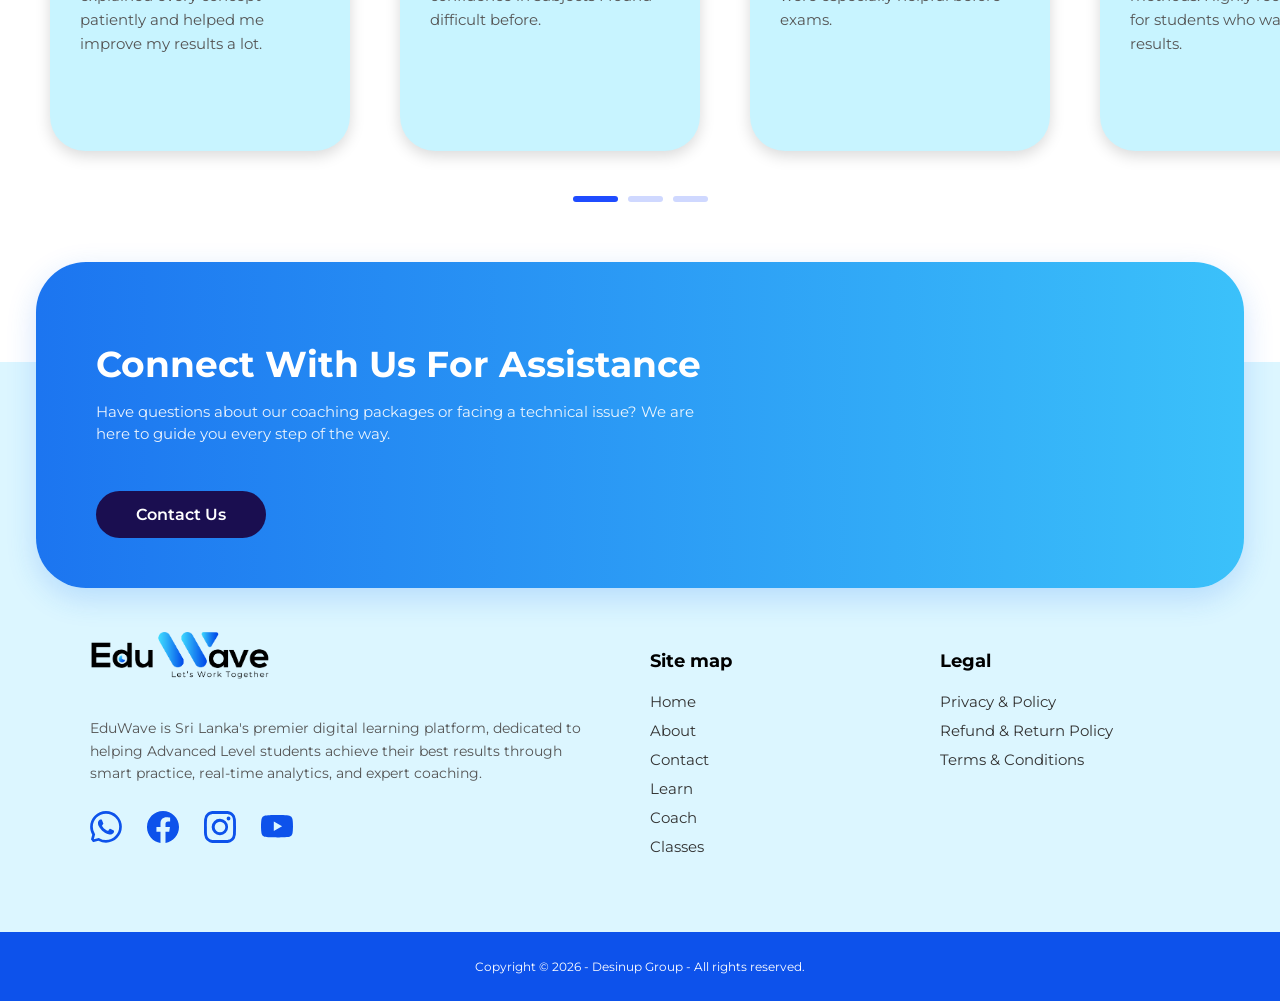
==== commit 37fccdfa: "Update footer links to point to the correct pages" ====
--- a/about.html
+++ b/about.html
@@ -402,8 +402,8 @@
                 <div class="footer-col links-col">
                     <h3>Site map</h3>
                     <ul>
-                        <li><a href="#">Home</a></li>
-                        <li><a href="about.html">About</a></li>
+                        <li><a href="index.html">Home</a></li>
+                        <li><a href="#">About</a></li>
                         <li><a href="contact.html">Contact</a></li>
                         <li><a href="learn.html">Learn</a></li>
                         <li><a href="coach.html">Coach</a></li>
--- a/assets/css/style.css
+++ b/assets/css/style.css
@@ -592,6 +592,42 @@
 }
 
 /* SHIMMER EFFECT (used by multiple cards) */
+
+/* Add this to your CSS */
+#home_set>div:last-child {
+    flex: 1;
+    min-width: 300px;
+    display: flex;
+    justify-content: center;
+    position: relative;
+    /* Add this */
+    overflow: hidden;
+    /* Add this */
+}
+
+#img_home {
+    width: 150%;
+    max-width: 300%;
+    height: auto;
+}
+
+/* Add shimmer effect to the image container */
+#home_set>div:last-child::before {
+    content: "";
+    position: absolute;
+    top: 0;
+    left: -150%;
+    width: 50%;
+    height: 100%;
+    background: linear-gradient(120deg, transparent, rgba(255, 255, 255, 0.6), transparent);
+    transform: skewX(-20deg);
+    pointer-events: none;
+}
+
+#home_set>div:last-child:hover::before {
+    animation: shimmer 1.5s infinite;
+}
+
 .Coach_card::before,
 .team_card::before,
 .feature-card::before {
@@ -1121,6 +1157,7 @@
 }
 
 .pricing-badge-login {
+    text-align: center;
     font-size: 1.8rem;
     padding: 10px 30px;
     border-radius: 15px 45px 15px 45px;
@@ -1184,6 +1221,24 @@
 .popup-overlay.active {
     opacity: 1;
     visibility: visible;
+}
+
+
+.pricing-btn-login {
+    background: #024CEA;
+    color: white;
+    padding: 12px 30px;
+    border-radius: 25px;
+    font-weight: 600;
+    font-size: 1rem;
+    cursor: pointer;
+    transition: 0.3s;
+    box-shadow: 0 10px 25px rgba(2, 76, 234, 0.3);
+}
+
+.pricing-btn-login:hover {
+    transform: translateY(-2px);
+    box-shadow: 0 14px 32px rgba(2, 76, 234, 0.4);
 }
 
 /* CONTACT PAGE */
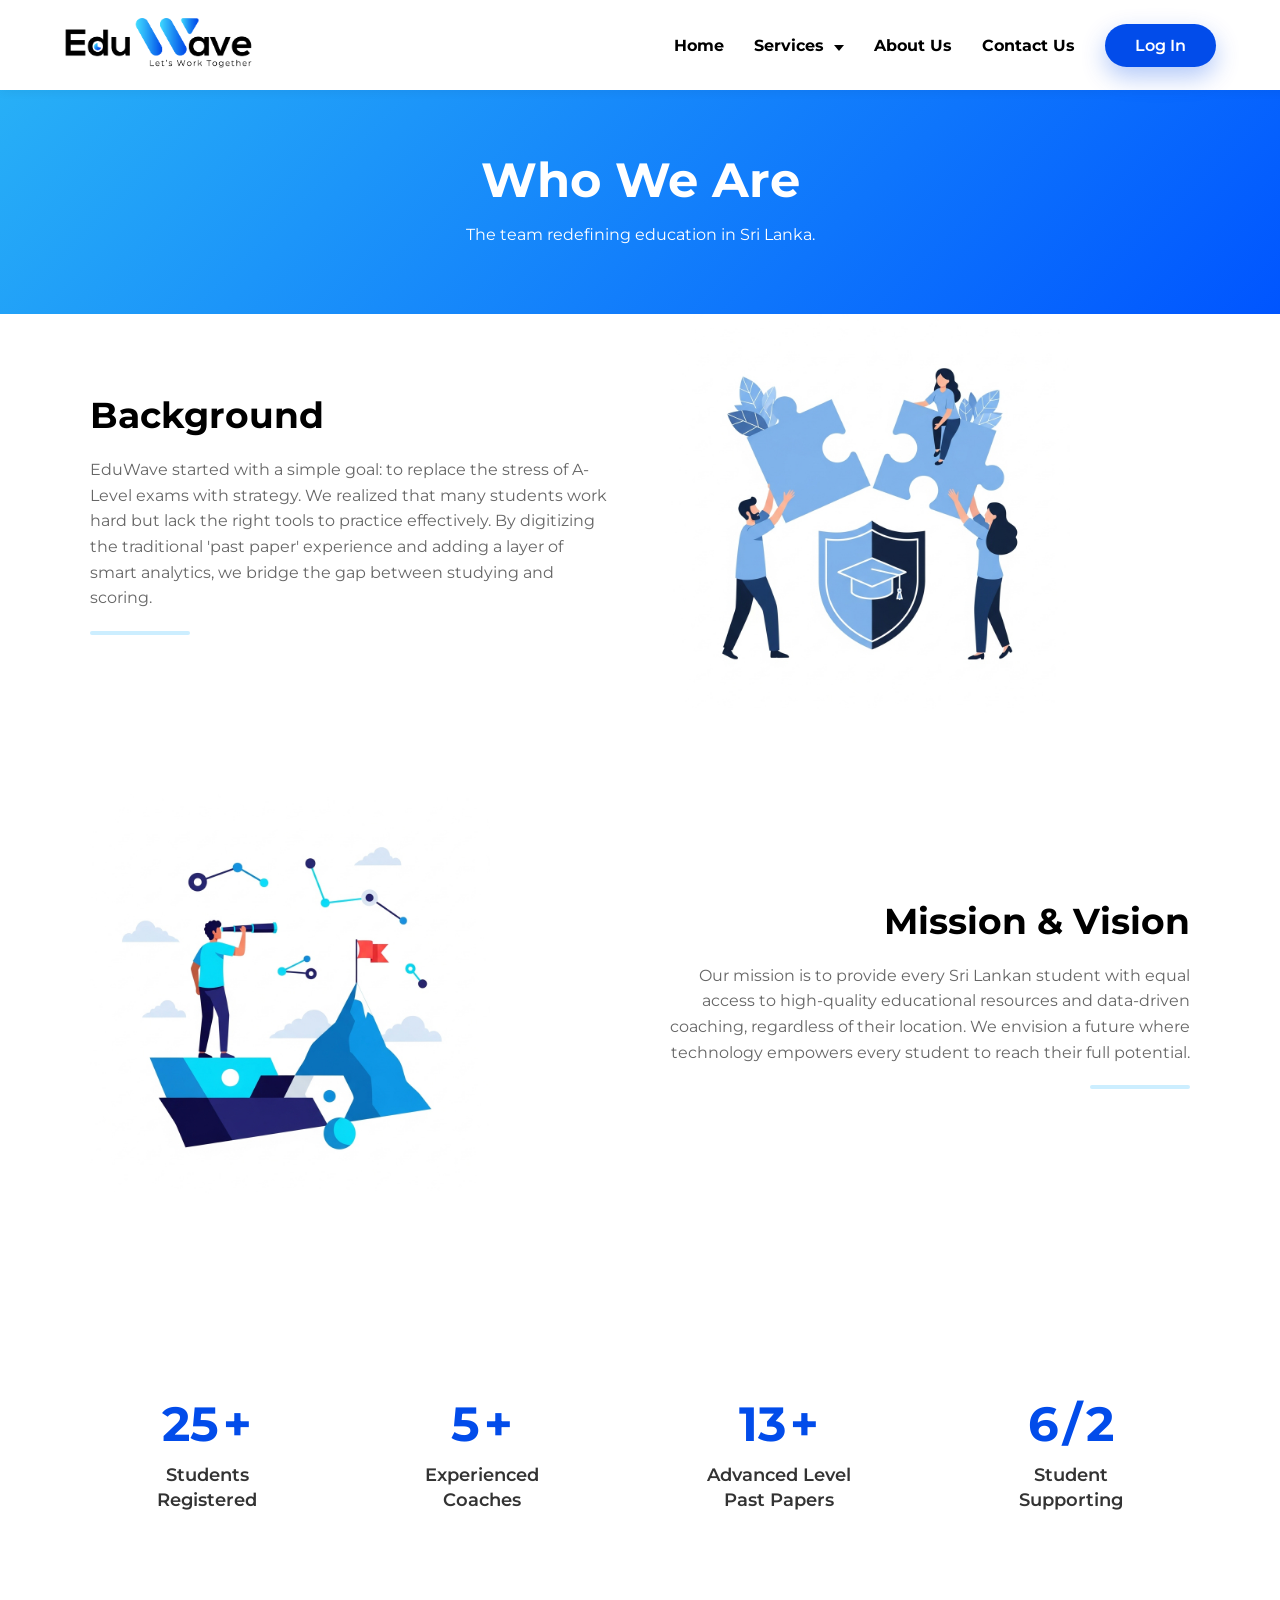
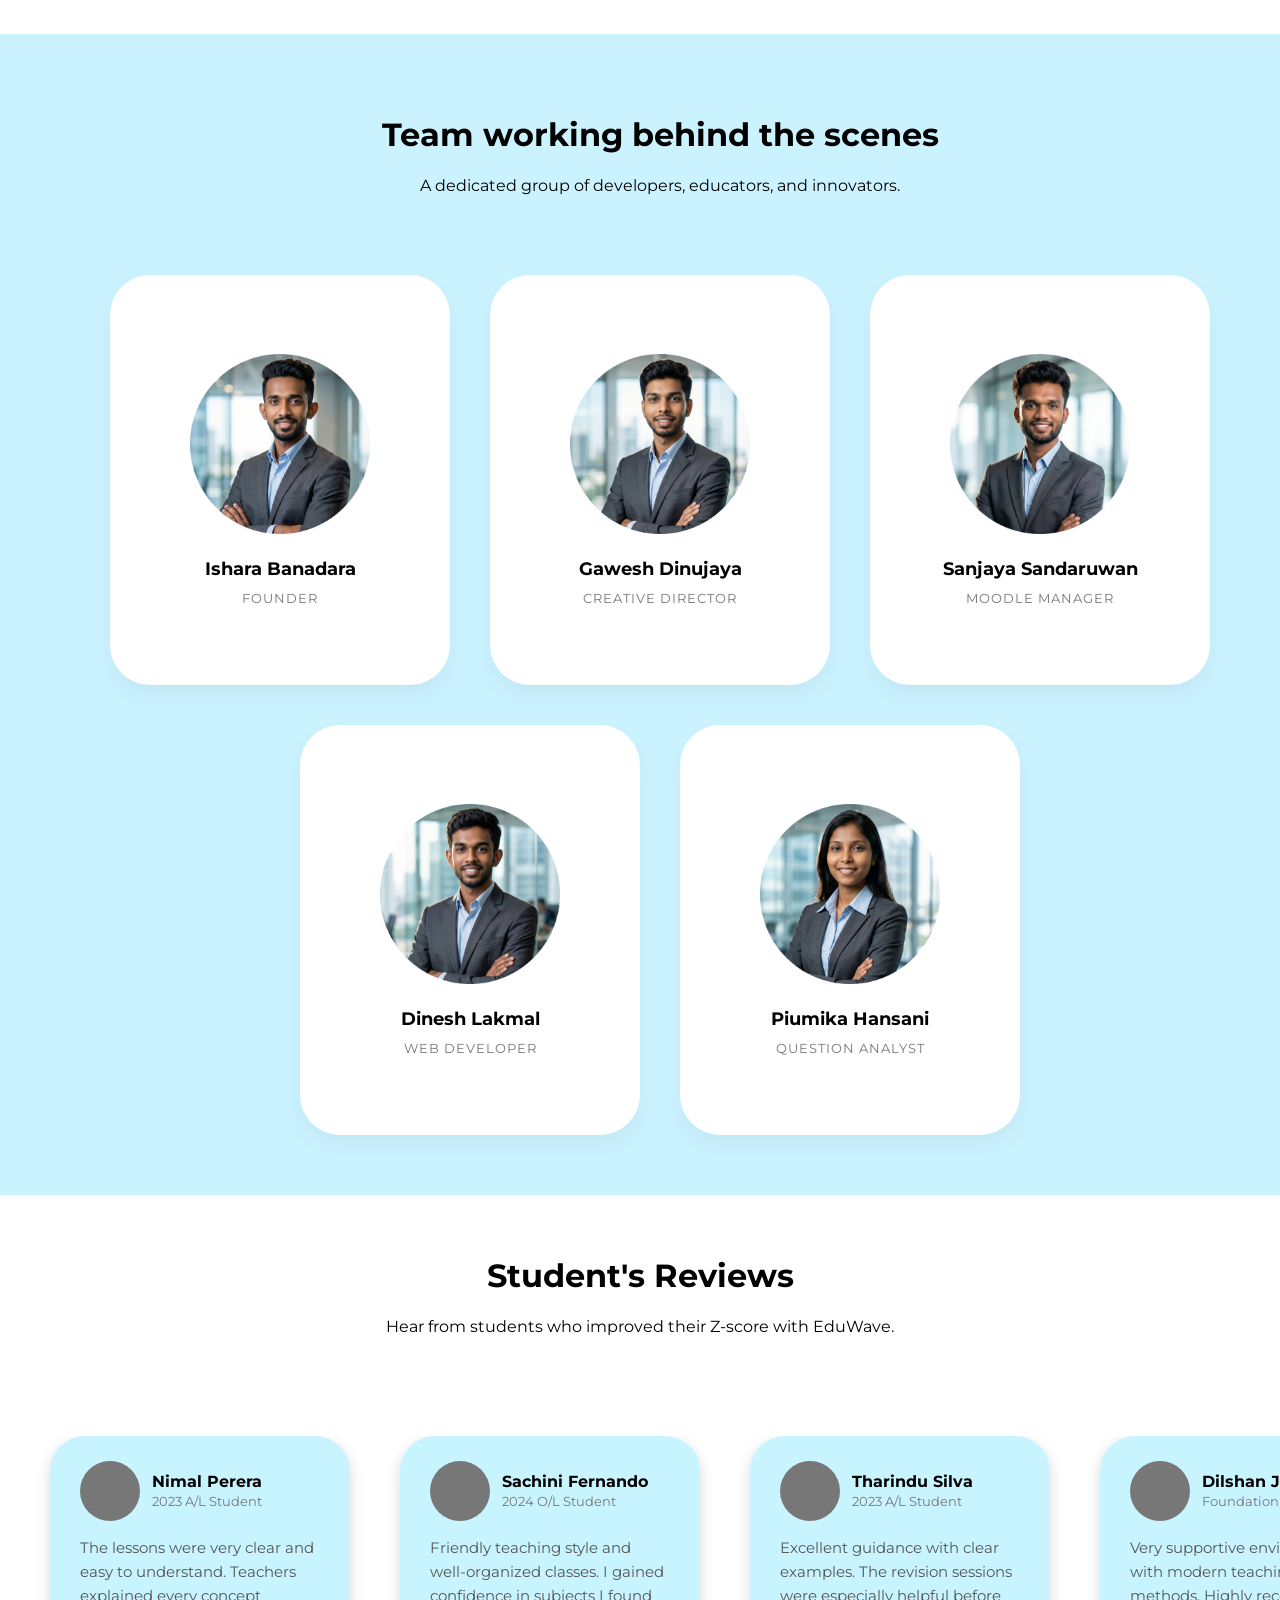
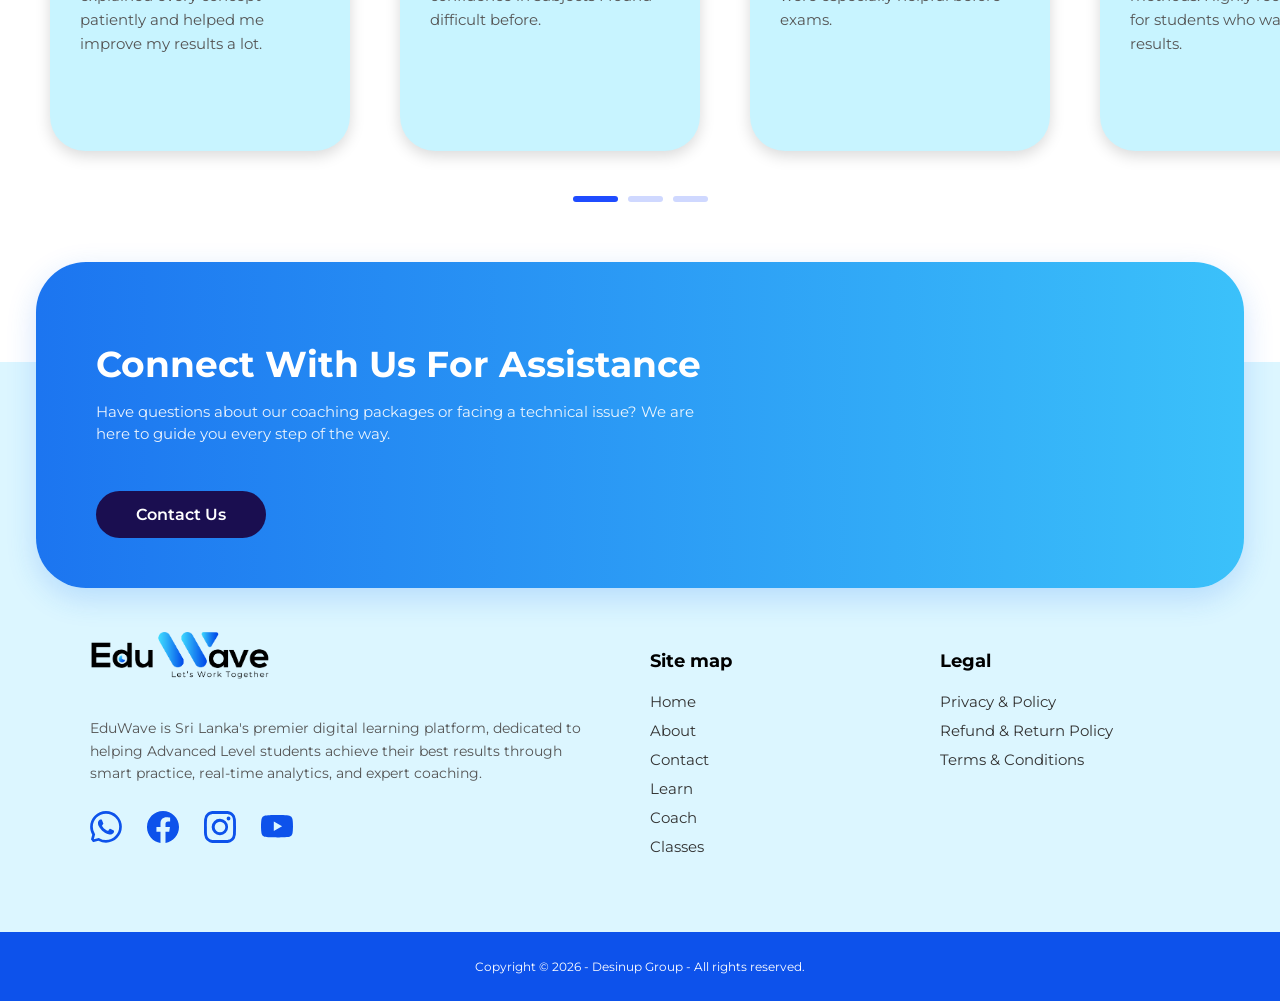
==== commit 13d4e474: "pricing btn in login soction" ====
--- a/about.html
+++ b/about.html
@@ -450,7 +450,7 @@
                     <p class="pricing-desc">
                         Log in to access your premium dashboard, progress analytics, and advanced answer guides.
                     </p><br>
-                    <a href="https://coach.eduwave.lk/dashboard"><button class="pricing-btn">Select</button></a>
+                    <a href="https://coach.eduwave.lk/dashboard"><button class="pricing-btn-login">Select</button></a>
 
                 </div>
 
@@ -469,7 +469,7 @@
                     <p class="pricing-desc">
                         Log in to attempt free past papers and save your quiz history.
                     </p><br>
-                    <a href="https://learn.eduwave.lk/my/"><button class="pricing-btn">Select</button></a>
+                    <a href="https://learn.eduwave.lk/my/"><button class="pricing-btn-login">Select</button></a>
 
                 </div>
 
@@ -486,7 +486,7 @@
                     <p class="pricing-desc">
                         Log in to access live streams, class recordings, and tutor materials.
                     </p><br>
-                    <a href="https://eduwave.lk/comingsoon"><button class="pricing-btn">Select</button></a>
+                    <a href="https://eduwave.lk/comingsoon"><button class="pricing-btn-login">Select</button></a>
                 </div>
 
             </div>
--- a/assets/css/style.css
+++ b/assets/css/style.css
@@ -23,6 +23,7 @@
     background: #f1f1f1;
     width: 7px;
 }
+
 ::-webkit-scrollbar-thumb {
     background: #35C4FC;
     border-radius: 10px;
@@ -965,7 +966,7 @@
 
 .img_01 {
     display: flex;
-    
+
 }
 
 .text_01 h2 {
@@ -1615,6 +1616,7 @@
 
     .div_6 {
         padding: 20px 0 20px;
+        min-height: 0;
 
     }
 
@@ -1623,6 +1625,11 @@
 
     }
 
+    .pricing-card.pricing-card {
+        min-height: 200px;
+        padding: 30px 25px;
+
+    }
 
 
     .login-section {
@@ -1639,12 +1646,21 @@
 
     .dropdown:hover .dropdown-content {
         display: none;
-        /* Hover is disabled on mobile */
     }
 
     .dropdown.mobile-active .dropdown-content {
         display: block;
-        /* Needs JavaScript to add this class */
+    }
+
+    .pricing-btn-login {
+        padding: 12px 20px;
+        font-size: 0.9rem;
+    }
+
+    .pricing-badge-login {
+        margin-top: -60px;
+        padding: 8px 20px;
+        font-size: 1.5rem;
     }
 
 
@@ -1714,9 +1730,9 @@
     }
 
     .login-container .pricing-badge-login {
-        max-width: 20px;
         font-size: 0.8rem;
         text-align: center;
+        margin-bottom: 25%;
 
     }
 
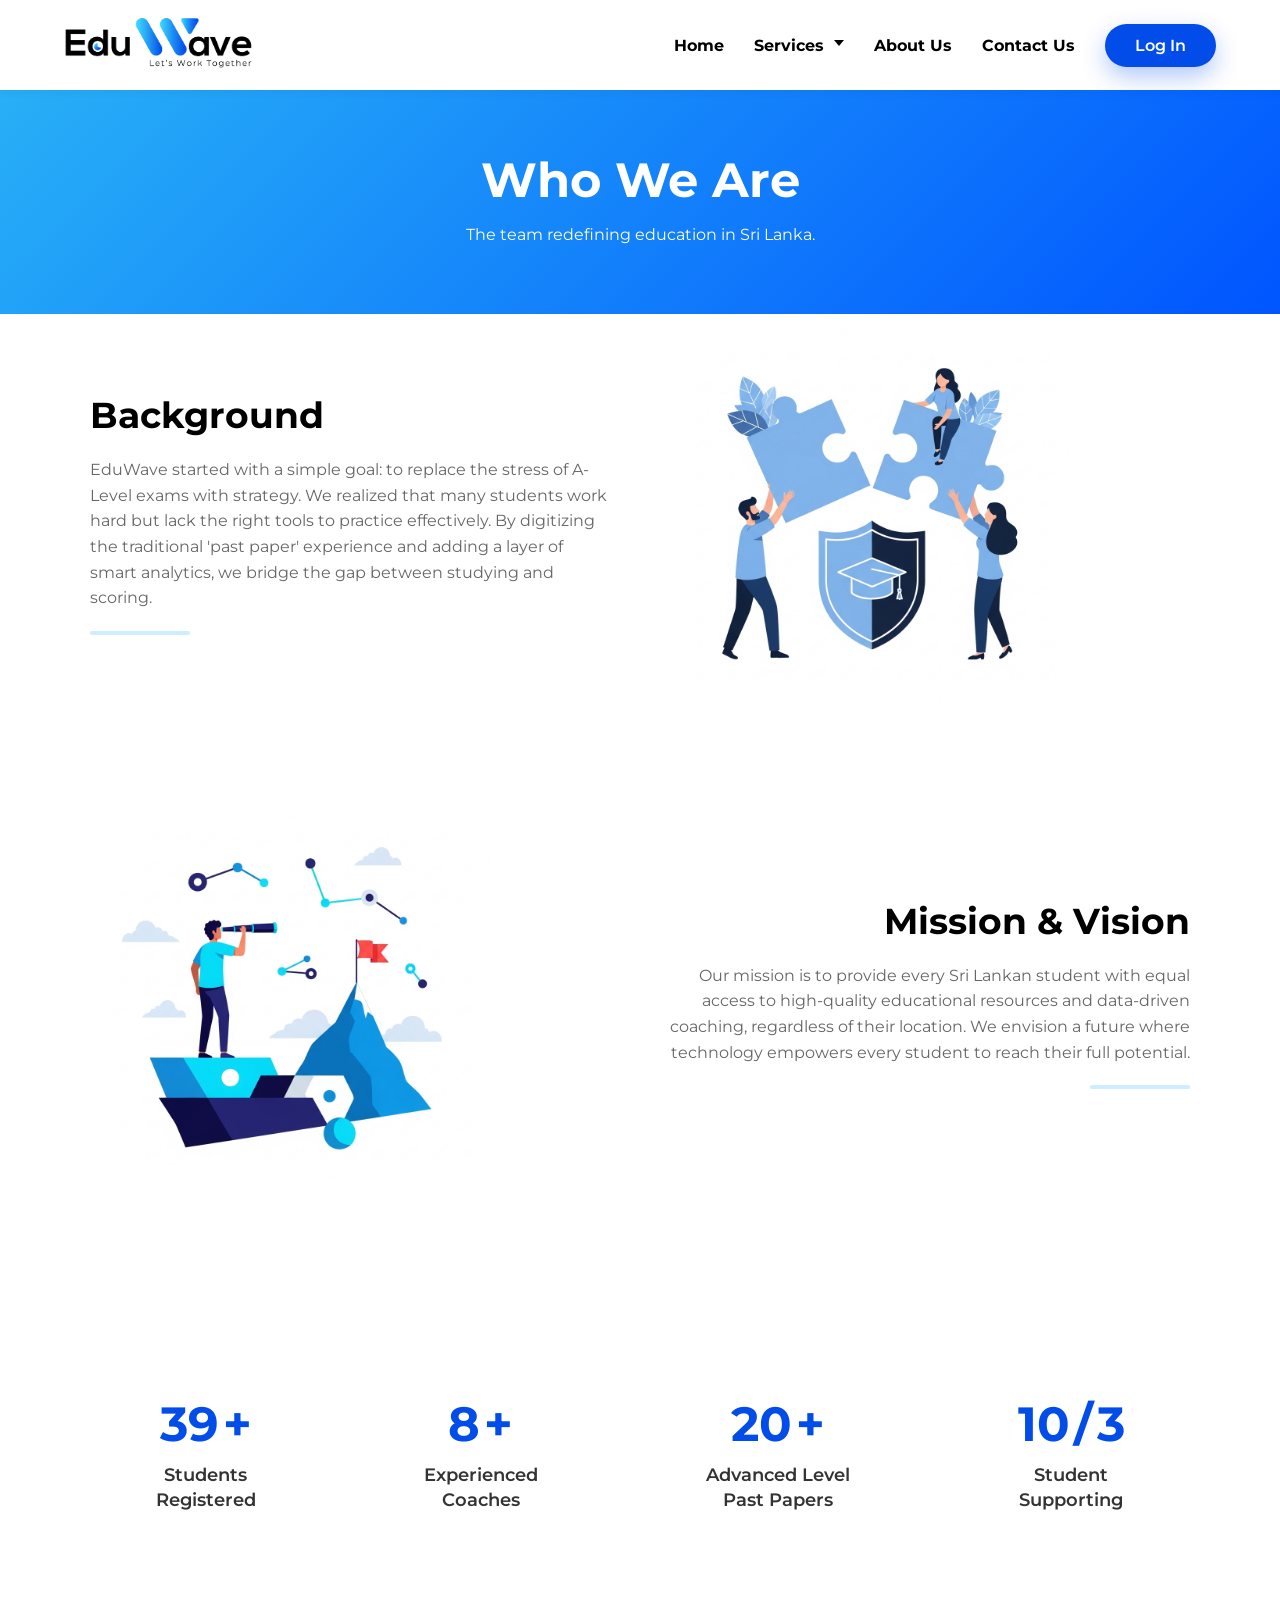
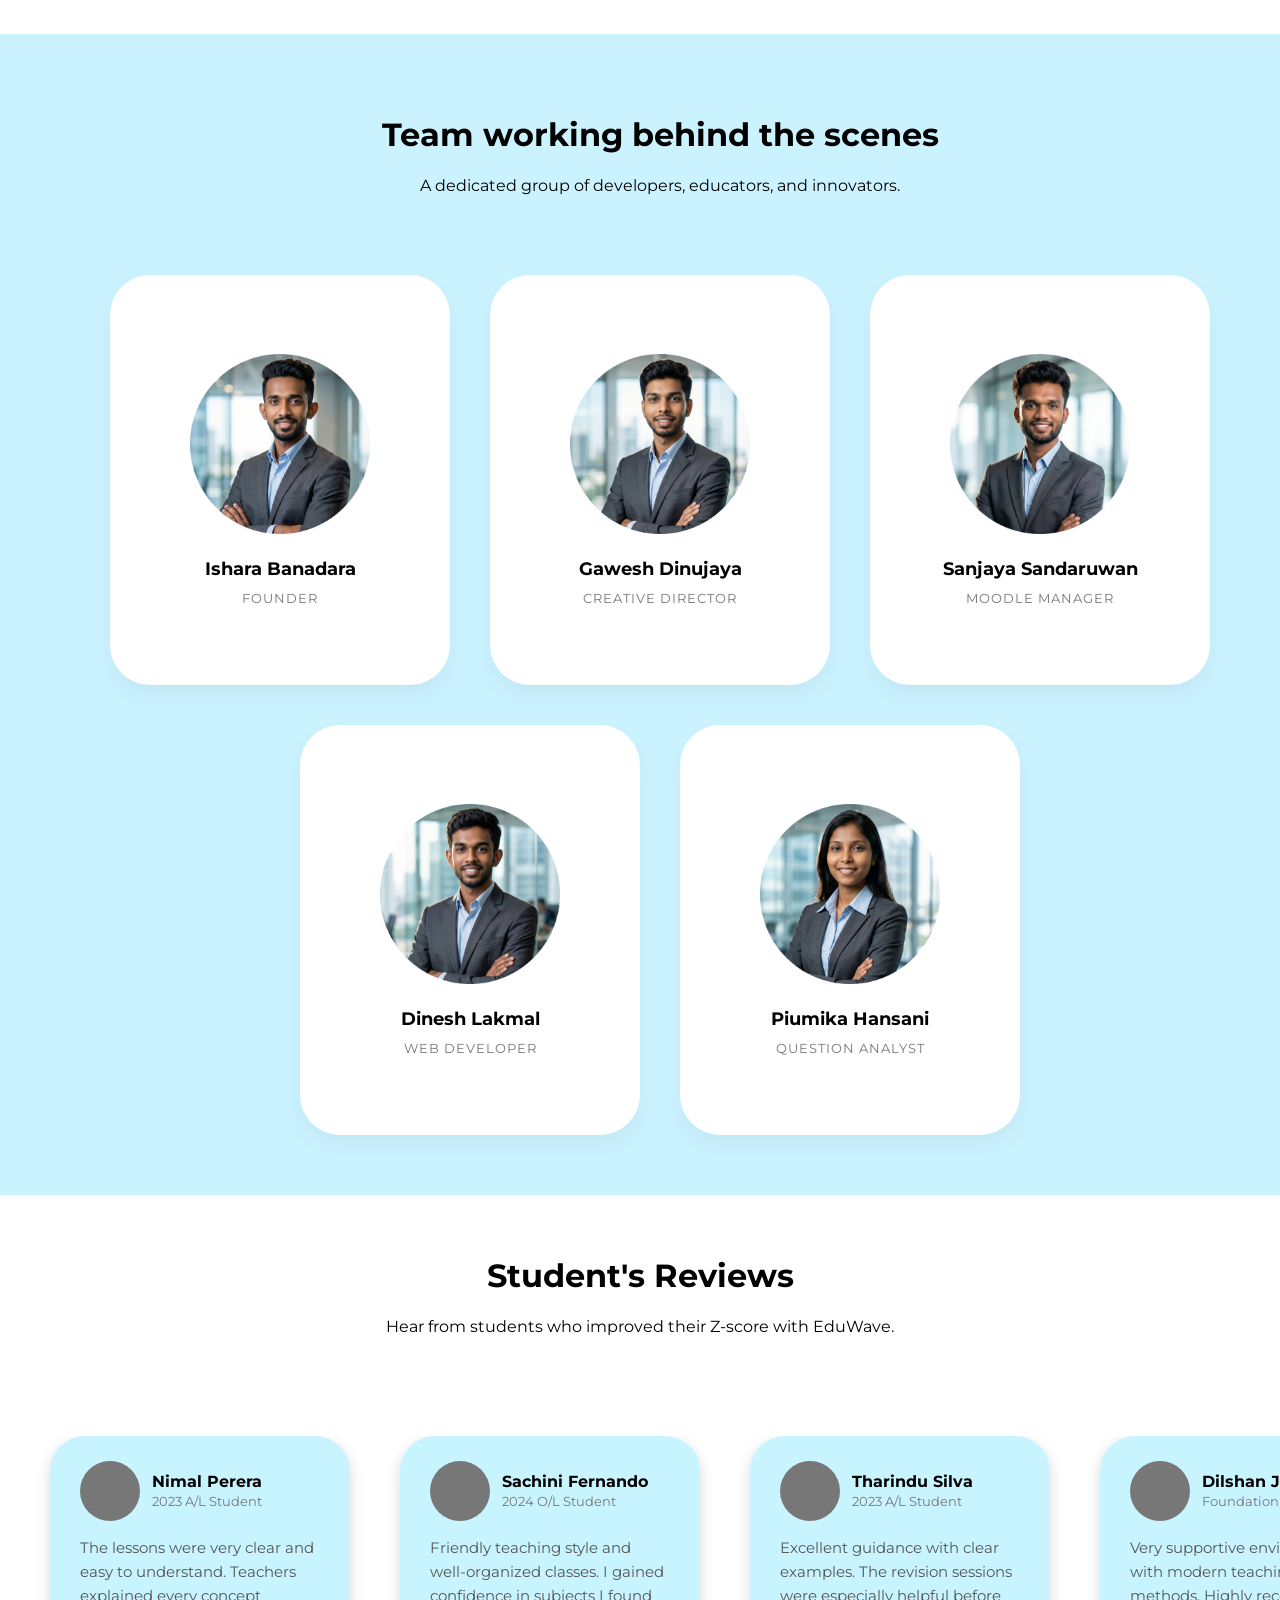
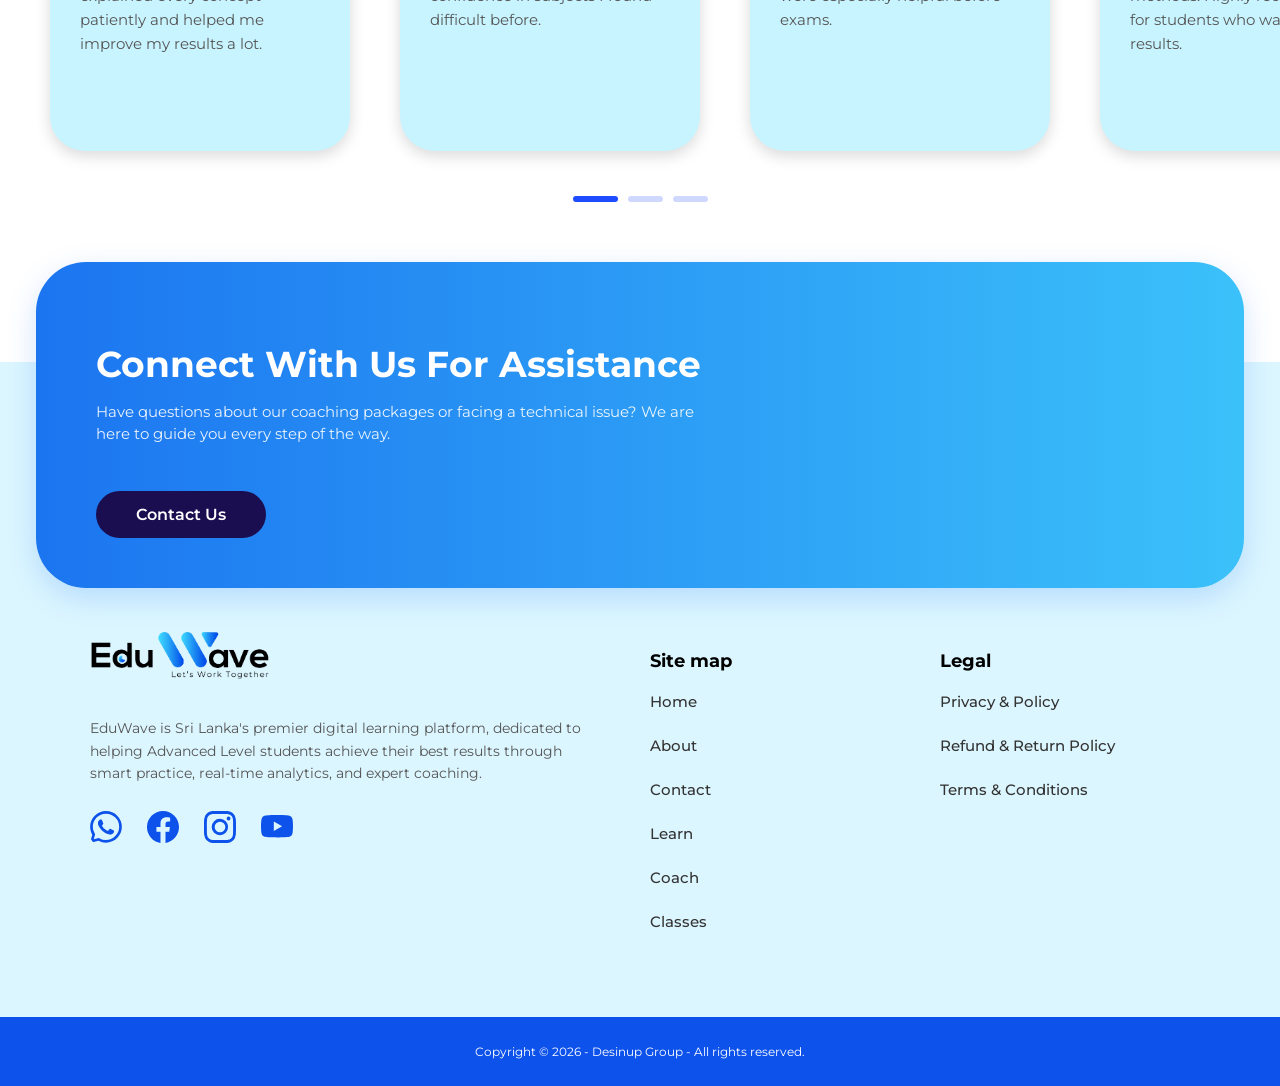
==== commit d5bba9b3: "Update legal links to placeholder URLs in multiple HTML files" ====
--- a/about.html
+++ b/about.html
@@ -416,8 +416,8 @@
                     <h3>Legal</h3>
                     <ul>
                         <li><a href="https://coach.eduwave.lk/privacy-policy">Privacy & Policy</a></li>
-                        <li><a href="https://coach.eduwave.lk/refund-policy">Refund & Return Policy</a></li>
-                        <li><a href="https://coach.eduwave.lk/terms-and-conditions">Terms & Conditions</a></li>
+                        <li><a href="#">Refund & Return Policy</a></li>
+                        <li><a href="#">Terms & Conditions</a></li>
                     </ul>
                 </div>
             </div>
--- a/assets/css/style.css
+++ b/assets/css/style.css
@@ -1,24 +1,23 @@
 @import url('https://fonts.googleapis.com/css2?family=Montserrat:wght@100..900&display=swap');
 
+/* ========== BASE STYLES ========== */
 html {
     scroll-behavior: smooth;
 }
 
+html, body {
+    overflow-x: hidden;
+    max-width: 100vw;
+}
+
 body {
-    width: 100%;
     margin: 0;
     padding: 0;
     font-family: Montserrat, sans-serif;
     cursor: url('../img/cursor.png') 0 0, auto;
-    overflow-x: hidden;
-}
-
-html,
-body {
-    overflow-x: hidden !important;
-    max-width: 100vw !important;
-}
-
+}
+
+/* Scrollbar */
 ::-webkit-scrollbar {
     background: #f1f1f1;
     width: 7px;
@@ -29,28 +28,24 @@
     border-radius: 10px;
 }
 
-a,
-span,
-div,
-button,
-.card-btn,
-.nav_bar_item {
+/* Custom Cursor for Interactive Elements */
+a, span, div, button, .card-btn, .nav_bar_item {
     cursor: url('../img/cursor.png') 0 0, pointer !important;
 }
 
-/* PRELOADER */
+/* ========== PRELOADER ========== */
 #preloader {
+    position: fixed;
+    top: 0;
+    left: 0;
+    width: 100%;
+    height: 100vh;
     background: rgba(255, 255, 255, 0.7);
     backdrop-filter: blur(10px);
-    height: 100vh;
-    width: 100%;
-    position: fixed;
+    display: flex;
+    justify-content: center;
+    align-items: center;
     z-index: 9999;
-    top: 0;
-    left: 0;
-    display: flex;
-    justify-content: center;
-    align-items: center;
     transition: opacity 1s ease;
 }
 
@@ -63,20 +58,20 @@
     visibility: hidden;
 }
 
-/* HEADER */
+/* ========== HEADER ========== */
 header {
-    width: 100%;
-    height: 90px;
     position: fixed;
     top: 0;
     left: 0;
-    z-index: 1000;
+    width: 100%;
+    height: 90px;
     background-color: white;
     display: flex;
     justify-content: space-between;
     align-items: center;
     padding: 0 5%;
     box-shadow: 0 2px 10px rgba(0, 0, 0, 0.05);
+    z-index: 1000;
 }
 
 #img_logo {
@@ -88,10 +83,10 @@
 .hamburger {
     display: none;
     flex-direction: column;
+    gap: 5px;
+    padding-right: 10%;
     cursor: pointer;
-    gap: 5px;
     z-index: 1002;
-    padding-right: 10%;
 }
 
 .hamburger span {
@@ -121,20 +116,18 @@
     padding-right: 10%;
 }
 
-#nav_bar>a,
-.dropbtn {
+#nav_bar > a, .dropbtn {
     color: black;
     text-decoration: none;
     font-weight: 700;
     font-size: 16px;
-    transition: color 0.3s;
     background: none;
     border: none;
     cursor: pointer;
-}
-
-#nav_bar>a:hover,
-.dropbtn:hover {
+    transition: color 0.3s;
+}
+
+#nav_bar > a:hover, .dropbtn:hover {
     color: #35C4FC;
 }
 
@@ -148,8 +141,7 @@
 .arrow {
     display: inline-block;
     margin-left: 5px;
-    border-left: 5px solid transparent;
-    border-right: 5px solid transparent;
+    border: 5px solid transparent;
     border-top: 6px solid black;
     transition: transform 0.3s;
 }
@@ -161,14 +153,14 @@
 .dropdown-content {
     display: none;
     position: absolute;
+    top: 100%;
+    left: 0;
     background-color: white;
     min-width: 180px;
-    box-shadow: 0px 8px 16px rgba(0, 0, 0, 0.15);
+    border-radius: 8px;
+    box-shadow: 0 8px 16px rgba(0, 0, 0, 0.15);
+    overflow: hidden;
     z-index: 1001;
-    top: 100%;
-    left: 0;
-    border-radius: 8px;
-    overflow: hidden;
 }
 
 .dropdown:hover .dropdown-content,
@@ -191,7 +183,7 @@
     color: #35C4FC;
 }
 
-/* HOME SECTION */
+/* ========== HOME SECTION ========== */
 #home_set {
     width: 100%;
     min-height: 600px;
@@ -211,11 +203,13 @@
     font-size: clamp(20px, 4vw, 30px);
 }
 
-#home_set>div:last-child {
+#home_set > div:last-child {
     flex: 1;
     min-width: 300px;
     display: flex;
     justify-content: center;
+    position: relative;
+    overflow: hidden;
 }
 
 #img_home {
@@ -224,15 +218,15 @@
     height: auto;
 }
 
-/* Buttons */
+/* ========== BUTTONS ========== */
 button {
     border: none;
     border-radius: 50px;
     font-size: 24px;
     font-weight: bold;
+    font-family: Montserrat;
     cursor: pointer;
-    transition: all 0.3s cubic-bezier(0.175, 0.885, 0.32, 1.275);
-    font-family: Montserrat;
+    transition: all 0.3s ease;
 }
 
 #bt_1 {
@@ -250,8 +244,7 @@
     margin-left: 10px;
 }
 
-#bt_1:hover,
-#bt_2:hover {
+#bt_1:hover, #bt_2:hover {
     transform: scale(1.05);
     filter: brightness(1.1);
 }
@@ -268,25 +261,24 @@
     transform: scale(0.95);
 }
 
-/* SERVICES / PRICING */
+/* ========== PRICING SECTION ========== */
 #pricing_set {
     width: 100%;
     min-height: 100vh;
     display: flex;
     justify-content: center;
     align-items: center;
+    background: #ffffff;
     overflow: hidden;
-    background: #ffffff;
 }
 
 .pricing-container {
     display: flex;
     align-items: center;
     justify-content: center;
+    gap: 0;
+    margin: 120px 0 150px;
     z-index: 10;
-    gap: 0;
-    margin-top: 120px;
-    margin-bottom: 150px;
 }
 
 .pricing-card {
@@ -294,16 +286,16 @@
     border-radius: 50px;
     padding: 50px 35px;
     width: 360px;
+    margin: 0 -10px;
     text-align: center;
     position: relative;
-    margin: 0 -10px;
-    transform: scale(0.9);
+    display: flex;
+    flex-direction: column;
+    justify-content: space-between;
     border: 2px solid transparent;
     box-shadow: 0 12px 28px rgba(2, 76, 234, 0.18);
-    display: flex;
-    flex-direction: column;
-    justify-content: space-between;
-    transition: all 0.4s cubic-bezier(0.25, 0.8, 0.25, 1);
+    transform: scale(0.9);
+    transition: all 0.4s ease;
 }
 
 .pricing-card:hover {
@@ -327,7 +319,6 @@
 
 .pricing-card.featured:hover {
     transform: scale(1.1) translateY(-8px);
-    box-shadow: 0 30px 72px rgba(2, 76, 234, 0.40), 0 0 42px rgba(2, 132, 252, 0.60);
 }
 
 .pricing-actions {
@@ -346,8 +337,8 @@
     font-weight: 600;
     font-size: 1rem;
     cursor: pointer;
-    transition: 0.3s;
     box-shadow: 0 10px 25px rgba(2, 76, 234, 0.3);
+    transition: all 0.3s;
 }
 
 .pricing-btn:hover {
@@ -360,8 +351,8 @@
     color: #0f52d6;
     font-weight: 700;
     font-size: 1rem;
+    display: inline-block;
     transition: transform 0.3s;
-    display: inline-block;
 }
 
 .pricing-link:hover {
@@ -390,9 +381,7 @@
 .pricing-card .circle_img_login {
     width: 100px;
     height: 100px;
-
-}
-
+}
 
 .pricing-badge {
     font-size: 1.8rem;
@@ -402,8 +391,8 @@
     background: linear-gradient(135deg, #35C4FC 0%, #024CEA 100%);
     color: #ffffff;
     font-weight: 800;
+    box-shadow: 0 10px 25px rgba(0, 86, 224, 0.35);
     z-index: 2;
-    box-shadow: 0 10px 25px rgba(0, 86, 224, 0.35);
 }
 
 .pricing-title {
@@ -420,7 +409,7 @@
     padding: 0 10px;
 }
 
-/* SECTION 2 - CARDS */
+/* ========== CARDS SECTION ========== */
 #div_2 {
     width: 100%;
     min-height: 100vh;
@@ -428,8 +417,7 @@
     padding: 80px 0 40px;
 }
 
-#pt_1,
-#pt_2 {
+#pt_1, #pt_2 {
     text-align: center;
     position: relative;
     z-index: 1;
@@ -453,7 +441,7 @@
     padding: 40px 35px;
     border-radius: 25px 120px 25px 25px;
     box-shadow: 0 15px 35px rgba(0, 0, 0, 0.05);
-    transition: all 0.4s cubic-bezier(0.175, 0.885, 0.32, 1.275);
+    transition: all 0.4s ease;
 }
 
 .card:hover {
@@ -511,12 +499,11 @@
     background: #35C4FC;
 }
 
-/* COUNTER SECTION */
+/* ========== COUNTER SECTION ========== */
 #div_3 {
     width: 100%;
-    display: flex;
     height: 360px;
-    /*background: linear-gradient(to bottom, #D2F4FF, #ffffff);*/
+    display: flex;
     flex-wrap: wrap;
     justify-content: center;
     align-items: center;
@@ -533,8 +520,7 @@
     max-width: 200px;
 }
 
-.counter,
-.counter1 {
+.counter, .counter1 {
     font-size: 48px;
     font-weight: bold;
     color: #024CEA;
@@ -560,7 +546,7 @@
     line-height: 1.4;
 }
 
-/* COACHES SECTION */
+/* ========== COACHES SECTION ========== */
 #div_4 {
     width: 100%;
     background: white;
@@ -592,43 +578,8 @@
     margin-bottom: 25px;
 }
 
-/* SHIMMER EFFECT (used by multiple cards) */
-
-/* Add this to your CSS */
-#home_set>div:last-child {
-    flex: 1;
-    min-width: 300px;
-    display: flex;
-    justify-content: center;
-    position: relative;
-    /* Add this */
-    overflow: hidden;
-    /* Add this */
-}
-
-#img_home {
-    width: 150%;
-    max-width: 300%;
-    height: auto;
-}
-
-/* Add shimmer effect to the image container */
-#home_set>div:last-child::before {
-    content: "";
-    position: absolute;
-    top: 0;
-    left: -150%;
-    width: 50%;
-    height: 100%;
-    background: linear-gradient(120deg, transparent, rgba(255, 255, 255, 0.6), transparent);
-    transform: skewX(-20deg);
-    pointer-events: none;
-}
-
-#home_set>div:last-child:hover::before {
-    animation: shimmer 1.5s infinite;
-}
-
+/* ========== SHIMMER EFFECT ========== */
+#home_set > div:last-child::before,
 .Coach_card::before,
 .team_card::before,
 .feature-card::before {
@@ -643,6 +594,7 @@
     pointer-events: none;
 }
 
+#home_set > div:last-child:hover::before,
 .Coach_card:hover::before,
 .team_card:hover::before,
 .feature-card:hover::before {
@@ -650,16 +602,11 @@
 }
 
 @keyframes shimmer {
-    0% {
-        left: -150%;
-    }
-
-    100% {
-        left: 150%;
-    }
-}
-
-/* REVIEW SECTION */
+    0% { left: -150%; }
+    100% { left: 150%; }
+}
+
+/* ========== REVIEW SECTION ========== */
 #div_5 {
     width: 100%;
     background: #ffffff;
@@ -674,19 +621,14 @@
     margin: 100px 0 0;
     gap: 50px;
     width: max-content;
+    padding: 0 50px 20px;
     animation: scroll 20s linear infinite;
-    padding: 0 50px 20px;
     overflow: hidden;
 }
 
 @keyframes scroll {
-    0% {
-        transform: translateX(0);
-    }
-
-    100% {
-        transform: translateX(-50%);
-    }
+    0% { transform: translateX(0); }
+    100% { transform: translateX(-50%); }
 }
 
 .review_card {
@@ -748,8 +690,7 @@
     background: #1f4cff;
 }
 
-/* FOOTER */
-
+/* ========== FOOTER ========== */
 .footer-section {
     background-color: #dcf6ff;
     position: relative;
@@ -763,18 +704,17 @@
 }
 
 .cta-card {
-    background: linear-gradient(90deg, #1c75f0 0%, #3bc1fa 100%);
+    position: absolute;
+    top: -100px;
+    left: 50%;
+    transform: translateX(-50%);
     width: 85%;
     max-width: 1100px;
+    background: linear-gradient(90deg, #1c75f0 0%, #3bc1fa 100%);
     border-radius: 50px;
     padding: 50px 60px;
     color: white;
     box-shadow: 0 10px 30px rgba(28, 117, 240, 0.2);
-    position: absolute;
-    top: -100px;
-    left: 50%;
-    transform: translateX(-50%);
-    margin-bottom: 5%;
 }
 
 .cta-content {
@@ -796,17 +736,17 @@
 }
 
 .cta-btn {
+    display: inline-block;
+    margin-top: 30px;
+    padding: 14px 40px;
     background-color: #1a0e50;
     color: white;
     border: none;
-    margin-top: 30px;
-    padding: 14px 40px;
     border-radius: 30px;
     font-weight: 600;
     font-size: 16px;
     cursor: pointer;
-    transition: 0.3s;
-    display: inline-block;
+    transition: all 0.3s;
 }
 
 .cta-btn:hover {
@@ -846,7 +786,7 @@
     text-decoration: none;
     color: #333;
     font-size: 15px;
-    transition: 0.2s;
+    transition: color 0.2s;
 }
 
 .footer-col ul li a:hover {
@@ -882,16 +822,16 @@
     gap: 10px;
 }
 
+.social-icons {
+    display: flex;
+    gap: 5%;
+}
+
 .icon {
     width: 100%;
     height: 100%;
     border-radius: 10px;
     transition: transform 0.2s;
-}
-
-.social-icons {
-    display: flex;
-    gap: 5%;
 }
 
 .icon:hover {
@@ -906,7 +846,7 @@
     font-size: 12px;
 }
 
-/* ABOUT US PAGE */
+/* ========== ABOUT PAGE ========== */
 #head_01 {
     background: linear-gradient(135deg, #2ab5f6, #0055ff);
     height: 250px;
@@ -929,58 +869,51 @@
 
 #head_01 h1 {
     font-size: 48px;
-    margin-bottom: 5px
+    margin-bottom: 5px;
 }
 
 #main_01 {
     max-width: 1100px;
     margin: 0 auto;
-    padding: 0px 20px;
+    padding: 0 20px;
 }
 
 #main_01 h1 {
     font-size: 3rem;
     color: #024CEA;
-    margin-block-end: 0%;
+    margin-block-end: 0;
+}
+
+.row_01, .row_01_about {
+    display: flex;
+    align-items: center;
+    gap: 60px;
 }
 
 .row_01 {
-    display: flex;
-    align-items: center;
-    gap: 60px;
     margin-bottom: 80px;
 }
 
-.row_01_about {
-    display: flex;
-    align-items: center;
-    gap: 60px;
-
-}
-
-
-.text_01,
+.text_01, .img_01 {
+    flex: 1;
+}
+
 .img_01 {
-    flex: 1;
-}
-
-.img_01 {
-    display: flex;
-
+    display: flex;
 }
 
 .text_01 h2 {
     font-size: 36px;
     margin-bottom: 20px;
-    margin-block-start: 0%;
+    margin-block-start: 0;
 }
 
 .text_01 p {
     color: #666;
     line-height: 1.6;
     margin-bottom: 20px;
-    transition: 0.3s;
-    border-left: 0px solid #2ab5f6;
+    border-left: 0 solid #2ab5f6;
+    transition: all 0.3s;
 }
 
 .text_01 p:hover {
@@ -995,15 +928,14 @@
 
 .right_01 p {
     border-left: none;
-    border-right: 0px solid #2ab5f6;
+    border-right: 0 solid #2ab5f6;
 }
 
 .right_01 p:hover {
     padding-left: 0;
-    border-left-width: 0;
-    color: #000;
     padding-right: 15px;
     border-right-width: 4px;
+    color: #000;
 }
 
 .right_01 .line_01 {
@@ -1024,7 +956,7 @@
     background: #d0f0fd;
     border-radius: 40px;
     cursor: pointer;
-    transition: 0.4s cubic-bezier(0.175, 0.885, 0.32, 1.275);
+    transition: all 0.4s ease;
 }
 
 .box_01:hover {
@@ -1032,7 +964,7 @@
     box-shadow: 0 20px 40px rgba(42, 181, 246, 0.3);
 }
 
-/* OUR TEAM SECTION */
+/* ========== TEAM SECTION ========== */
 #div_team {
     width: 100%;
     background: #cbf3ff;
@@ -1042,13 +974,13 @@
 }
 
 .team_cards_container {
-    padding-top: 5%;
     display: flex;
     justify-content: center;
     align-items: center;
     gap: 40px;
     max-width: 1200px;
     margin: 0 auto;
+    padding-top: 5%;
     flex-wrap: wrap;
 }
 
@@ -1091,7 +1023,7 @@
     letter-spacing: 1px;
 }
 
-/* SERVICES PAGE */
+/* ========== SERVICES PAGE ========== */
 .pricing-actions-service {
     display: flex;
     align-items: center;
@@ -1117,8 +1049,8 @@
     background: linear-gradient(135deg, #35C4FC 0%, #024CEA 100%);
     color: #ffffff;
     font-weight: 800;
+    box-shadow: 0 10px 25px rgba(0, 86, 224, 0.35);
     z-index: 2;
-    box-shadow: 0 10px 25px rgba(0, 86, 224, 0.35);
 }
 
 .img-service {
@@ -1133,8 +1065,7 @@
     margin: 5% 0 15%;
 }
 
-/* LOGIN SECTION */
-
+/* ========== LOGIN SECTION ========== */
 .div_6 {
     width: 100%;
     min-height: 100vh;
@@ -1154,7 +1085,6 @@
 .circle_login {
     background-color: transparent;
     border-radius: 50%;
-
 }
 
 .pricing-badge-login {
@@ -1167,8 +1097,8 @@
     background: linear-gradient(135deg, #35C4FC 0%, #024CEA 100%);
     color: #ffffff;
     font-weight: 800;
+    box-shadow: 0 10px 25px rgba(0, 86, 224, 0.35);
     z-index: 2;
-    box-shadow: 0 10px 25px rgba(0, 86, 224, 0.35);
 }
 
 .login_h2 {
@@ -1180,7 +1110,6 @@
 }
 
 .login_section {
-
     align-items: center;
     justify-content: center;
 }
@@ -1198,8 +1127,8 @@
     display: flex;
     align-items: center;
     justify-content: center;
+    margin: 60px 0 40px;
     z-index: 10;
-    margin: 60px 0 40px;
 }
 
 .popup-overlay {
@@ -1210,20 +1139,19 @@
     height: 100%;
     background: rgba(255, 255, 255, 0.6);
     backdrop-filter: blur(4px);
-    z-index: 1000;
     display: flex;
     justify-content: center;
     align-items: center;
     opacity: 0;
     visibility: hidden;
-    transition: all 0.3s ease-in-out;
+    transition: all 0.3s ease;
+    z-index: 1000;
 }
 
 .popup-overlay.active {
     opacity: 1;
     visibility: visible;
 }
-
 
 .pricing-btn-login {
     background: #024CEA;
@@ -1233,8 +1161,8 @@
     font-weight: 600;
     font-size: 1rem;
     cursor: pointer;
-    transition: 0.3s;
     box-shadow: 0 10px 25px rgba(2, 76, 234, 0.3);
+    transition: all 0.3s;
 }
 
 .pricing-btn-login:hover {
@@ -1242,7 +1170,7 @@
     box-shadow: 0 14px 32px rgba(2, 76, 234, 0.4);
 }
 
-/* CONTACT PAGE */
+/* ========== CONTACT PAGE ========== */
 #contact-section {
     width: 100%;
     display: flex;
@@ -1268,7 +1196,7 @@
     padding: 40px;
     border-radius: 2rem;
     color: #ffffff;
-    border: #024CEA 0.2rem solid;
+    border: 0.2rem solid #024CEA;
     box-shadow: 0 10px 30px rgba(0, 0, 0, 0.1);
 }
 
@@ -1294,15 +1222,15 @@
 }
 
 .submit-btn {
+    float: right;
     margin-top: 20px;
     padding: 10px 30px;
     border-radius: 2rem;
     border: none;
     background: #2a0a6c;
     color: white;
+    font-weight: bold;
     cursor: pointer;
-    font-weight: bold;
-    float: right;
 }
 
 .contact-info {
@@ -1330,7 +1258,7 @@
     line-height: 1.5;
 }
 
-/* LEARN PAGE - FEATURE GRID */
+/* ========== FEATURE GRID ========== */
 .feature-grid {
     display: grid;
     grid-template-columns: repeat(auto-fit, minmax(260px, 1fr));
@@ -1391,17 +1319,9 @@
     background: linear-gradient(180deg, #7cc5ff, #4d8dff);
 }
 
-.card-stripes span:nth-child(1) {
-    height: 70px;
-}
-
-.card-stripes span:nth-child(2) {
-    height: 95px;
-}
-
-.card-stripes span:nth-child(3) {
-    height: 80px;
-}
+.card-stripes span:nth-child(1) { height: 70px; }
+.card-stripes span:nth-child(2) { height: 95px; }
+.card-stripes span:nth-child(3) { height: 80px; }
 
 .card-content {
     padding: 22px 32px 30px;
@@ -1414,13 +1334,132 @@
     color: #111827;
 }
 
-.card-content p {
-    font-size: 13px;
-    line-height: 1.6;
-    color: #4b5563;
-}
-
-/* ========== RESPONSIVE ========== */
+/* ========== COACH PRICING CARD ========== */
+.coach-pricing-card {
+    display: block;
+    width: 70%;
+    height: min-content;
+    margin: 0 auto;
+    padding: 30px 60px;
+    background-color: #0055ff;
+    color: white;
+    border-radius: 40px;
+    box-shadow: 0 10px 25px rgba(0, 0, 0, 0.1);
+}
+
+.coach-pricing-card .card-content {
+    display: flex;
+    justify-content: space-between;
+    align-items: flex-start;
+}
+
+.left-section {
+    flex: 1;
+    padding-right: 20px;
+}
+
+.coach-pricing-card h1 {
+    font-size: 2.5rem;
+    margin-bottom: 10px;
+    font-weight: 800;
+}
+
+.left-section h2 {
+    font-size: 1.8rem;
+    margin-bottom: 10px;
+    font-weight: 700;
+}
+
+.left-section p {
+    font-size: 0.9rem;
+    opacity: 0.8;
+    line-height: 1.4;
+    max-width: 300px;
+    margin-bottom: 30px;
+}
+
+.price-container h1 {
+    font-size: 3.5rem;
+    font-weight: 800;
+    line-height: 1;
+}
+
+.price-container span {
+    display: block;
+    margin-top: 5px;
+    font-size: 0.9rem;
+    opacity: 0.8;
+}
+
+.right-section {
+    flex: 1;
+    display: flex;
+    justify-content: flex-end;
+}
+
+ul {
+    list-style: none;
+    display: flex;
+    flex-direction: column;
+    gap: 15px;
+}
+
+li {
+    display: flex;
+    align-items: center;
+    gap: 15px;
+    font-size: 0.95rem;
+    font-weight: 500;
+}
+
+.icon-box {
+    width: 24px;
+    height: 24px;
+    background-color: white;
+    border-radius: 50%;
+    display: flex;
+    justify-content: center;
+    align-items: center;
+    flex-shrink: 0;
+}
+
+.checkmark {
+    display: inline-block;
+    width: 10px;
+    height: 6px;
+    border-bottom: 2.5px solid #0055ff;
+    border-left: 2.5px solid #0055ff;
+    transform: rotate(-45deg);
+    margin-bottom: 2px;
+}
+
+.btn-container {
+    display: flex;
+    justify-content: center;
+    width: 100%;
+}
+
+.join-btn {
+    width: 80%;
+    padding: 18px 0;
+    background-color: white;
+    color: #0055ff;
+    border: none;
+    border-radius: 50px;
+    font-size: 1.2rem;
+    font-weight: 800;
+    text-decoration: none;
+    text-align: center;
+    cursor: pointer;
+    transition: all 0.2s ease;
+}
+
+.join-btn:hover {
+    transform: translateY(-2px);
+    box-shadow: 0 5px 15px rgba(0, 0, 0, 0.2);
+}
+
+/* ========== RESPONSIVE - TABLET ========== */
 @media (max-width: 768px) {
     header {
         height: 70px;
@@ -1446,22 +1485,21 @@
         width: 70%;
         max-width: 300px;
         height: calc(100vh - 70px);
-        background-color: white;
         flex-direction: column;
         align-items: flex-start;
         gap: 0;
         padding: 30px 20px;
+        background-color: white;
         box-shadow: -2px 0 10px rgba(0, 0, 0, 0.1);
+        overflow-y: auto;
         transition: right 0.3s ease;
-        overflow-y: auto;
     }
 
     #nav_bar.active {
         right: 0;
     }
 
-    #nav_bar>a,
-    .dropdown {
+    #nav_bar > a, .dropdown {
         width: 100%;
         padding: 15px 0;
         border-bottom: 1px solid #eee;
@@ -1540,13 +1578,11 @@
         gap: 30px;
     }
 
-    .counter,
-    .counter1 {
+    .counter, .counter1 {
         font-size: 36px;
     }
 
-    .row_01,
-    .row_01_service {
+    .row_01, .row_01_service {
         flex-direction: column;
         gap: 30px;
     }
@@ -1580,15 +1616,13 @@
         text-align: center;
     }
 
-    .brand-col,
-    .links-col {
+    .brand-col, .links-col {
         flex: 1 1 100%;
         padding-right: 0;
     }
 
     .social-icons {
         justify-content: center;
-
     }
 
     #head_01 h1 {
@@ -1604,8 +1638,7 @@
         align-items: center;
     }
 
-    #contact-form,
-    .contact-info {
+    #contact-form, .contact-info {
         width: 100%;
     }
 
@@ -1615,22 +1648,15 @@
     }
 
     .div_6 {
-        padding: 20px 0 20px;
+        padding: 20px 0;
         min-height: 0;
-
     }
 
     .pricing-card {
-        margin-bottom: 15%;
-
-    }
-
-    .pricing-card.pricing-card {
         min-height: 200px;
         padding: 30px 25px;
-
-    }
-
+        margin-bottom: 15%;
+    }
 
     .login-section {
         max-width: 400px;
@@ -1638,18 +1664,8 @@
     }
 
     .row_01_about_rev_01 .img_01 {
-
         max-width: 0;
         max-height: 0;
-
-    }
-
-    .dropdown:hover .dropdown-content {
-        display: none;
-    }
-
-    .dropdown.mobile-active .dropdown-content {
-        display: block;
     }
 
     .pricing-btn-login {
@@ -1663,9 +1679,27 @@
         font-size: 1.5rem;
     }
 
-
-}
-
+    .card-content {
+        flex-direction: column;
+        gap: 30px;
+    }
+
+    .right-section {
+        justify-content: flex-start;
+    }
+
+    .join-btn {
+        width: 100%;
+    }
+
+    .card {
+        width: 90%;
+        padding: 30px;
+        margin: 20px;
+    }
+}
+
+/* ========== RESPONSIVE - MOBILE ========== */
 @media (max-width: 480px) {
     header {
         padding: 0 3%;
@@ -1679,16 +1713,15 @@
         height: 35px;
     }
 
+    #bt_1, #bt_2 {
+        width: 100%;
+    }
+
     #bt_2 {
         margin-left: 0;
         margin-top: 10px;
     }
 
-    #bt_1,
-    #bt_2 {
-        width: 100%;
-    }
-
     #home_set {
         padding: 10px 15px 20px;
     }
@@ -1702,21 +1735,18 @@
         padding: 30px 25px;
     }
 
-    .Coach_card,
-    .team_card {
+    .Coach_card, .team_card {
         width: 100%;
         max-width: 300px;
     }
 
     .login-container {
         gap: 0.8%;
-
     }
 
     .login-container .pricing-card {
         padding: 20px 25px;
         max-height: 100px;
-
     }
 
     .login-container .pricing-desc {
@@ -1733,7 +1763,6 @@
         font-size: 0.8rem;
         text-align: center;
         margin-bottom: 25%;
-
     }
 
     .login-container .pricing-title {
@@ -1742,7 +1771,6 @@
 
     .login-container .pricing-btn {
         max-width: 80px;
-
     }
 
     .pricing-actions {
@@ -1777,8 +1805,7 @@
     }
 
     .img-service {
-        max-height: 0px;
-
+        max-height: 0;
     }
 
     .team_card {
@@ -1787,9 +1814,7 @@
     }
 
     #div_team {
-        padding: 0;
-        padding-top: 40px;
-        padding-bottom: 40px;
+        padding: 40px 0;
     }
 
     #contact-form {
